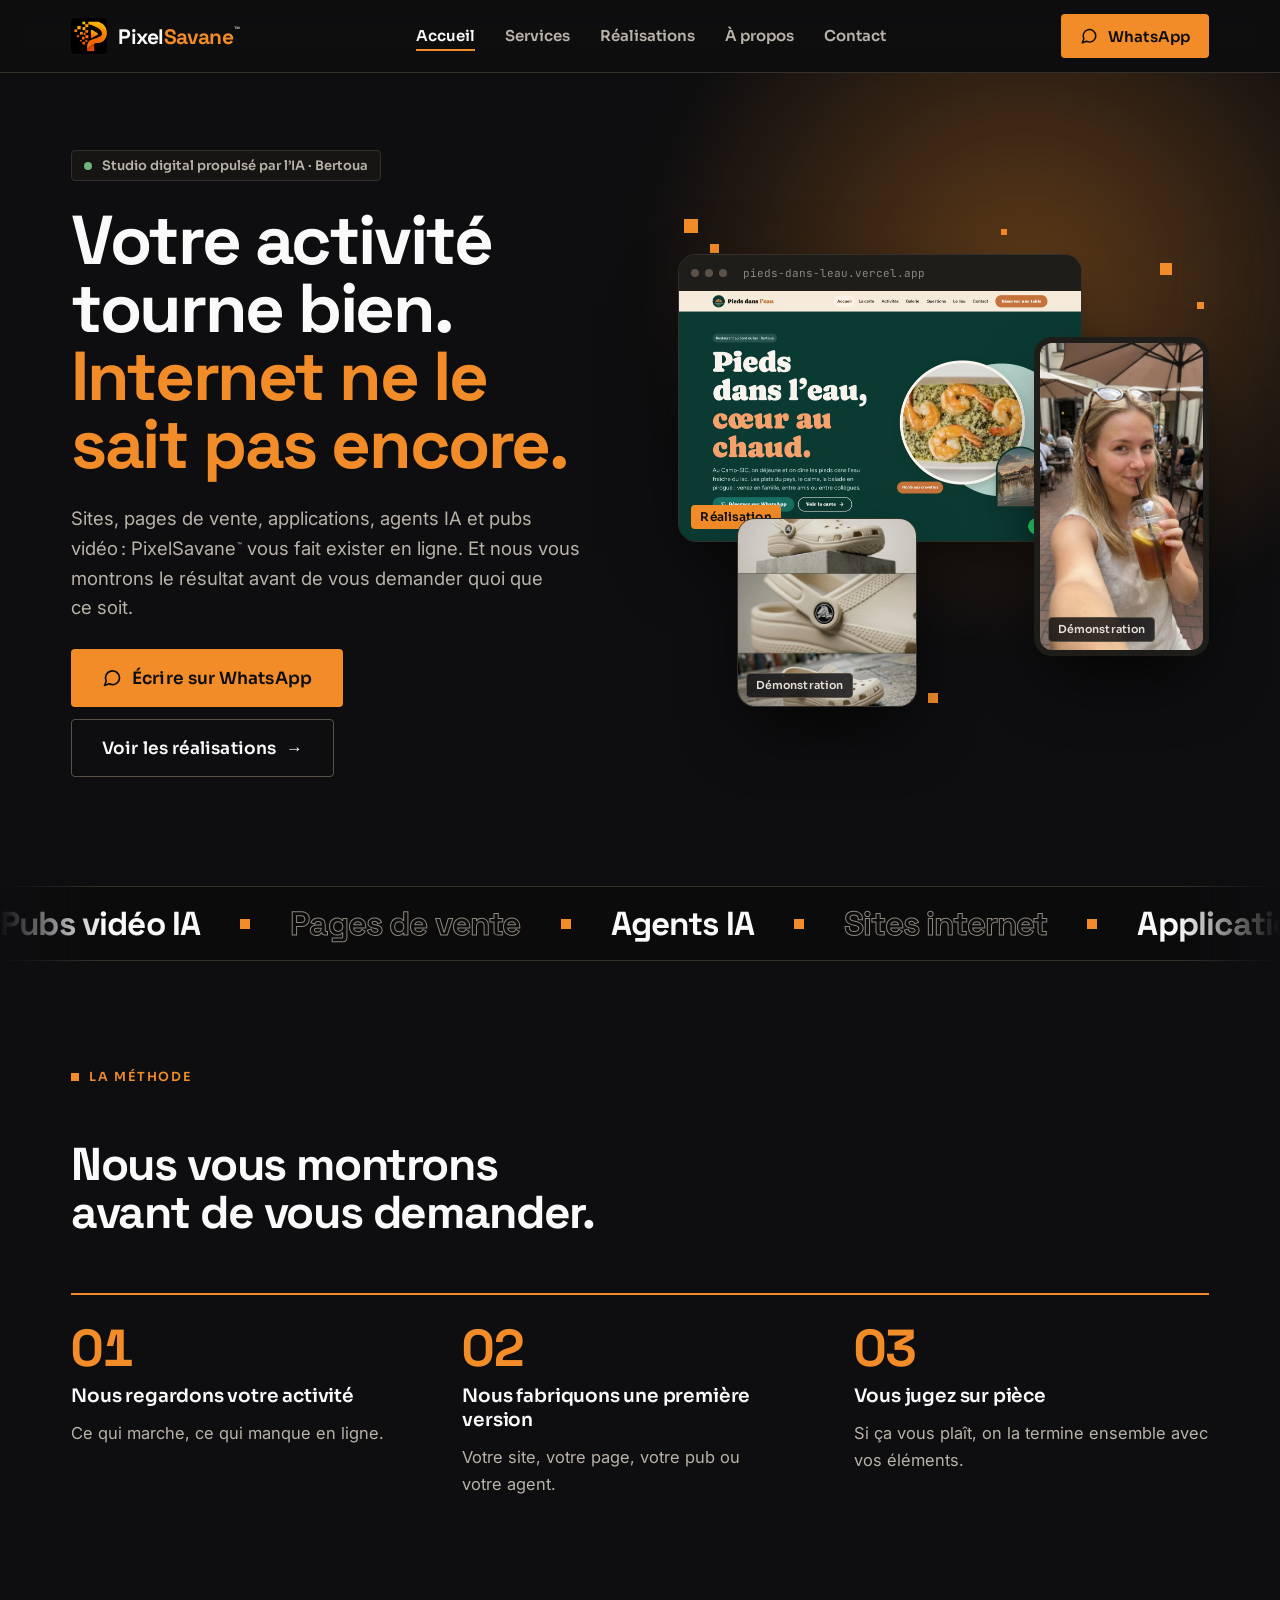
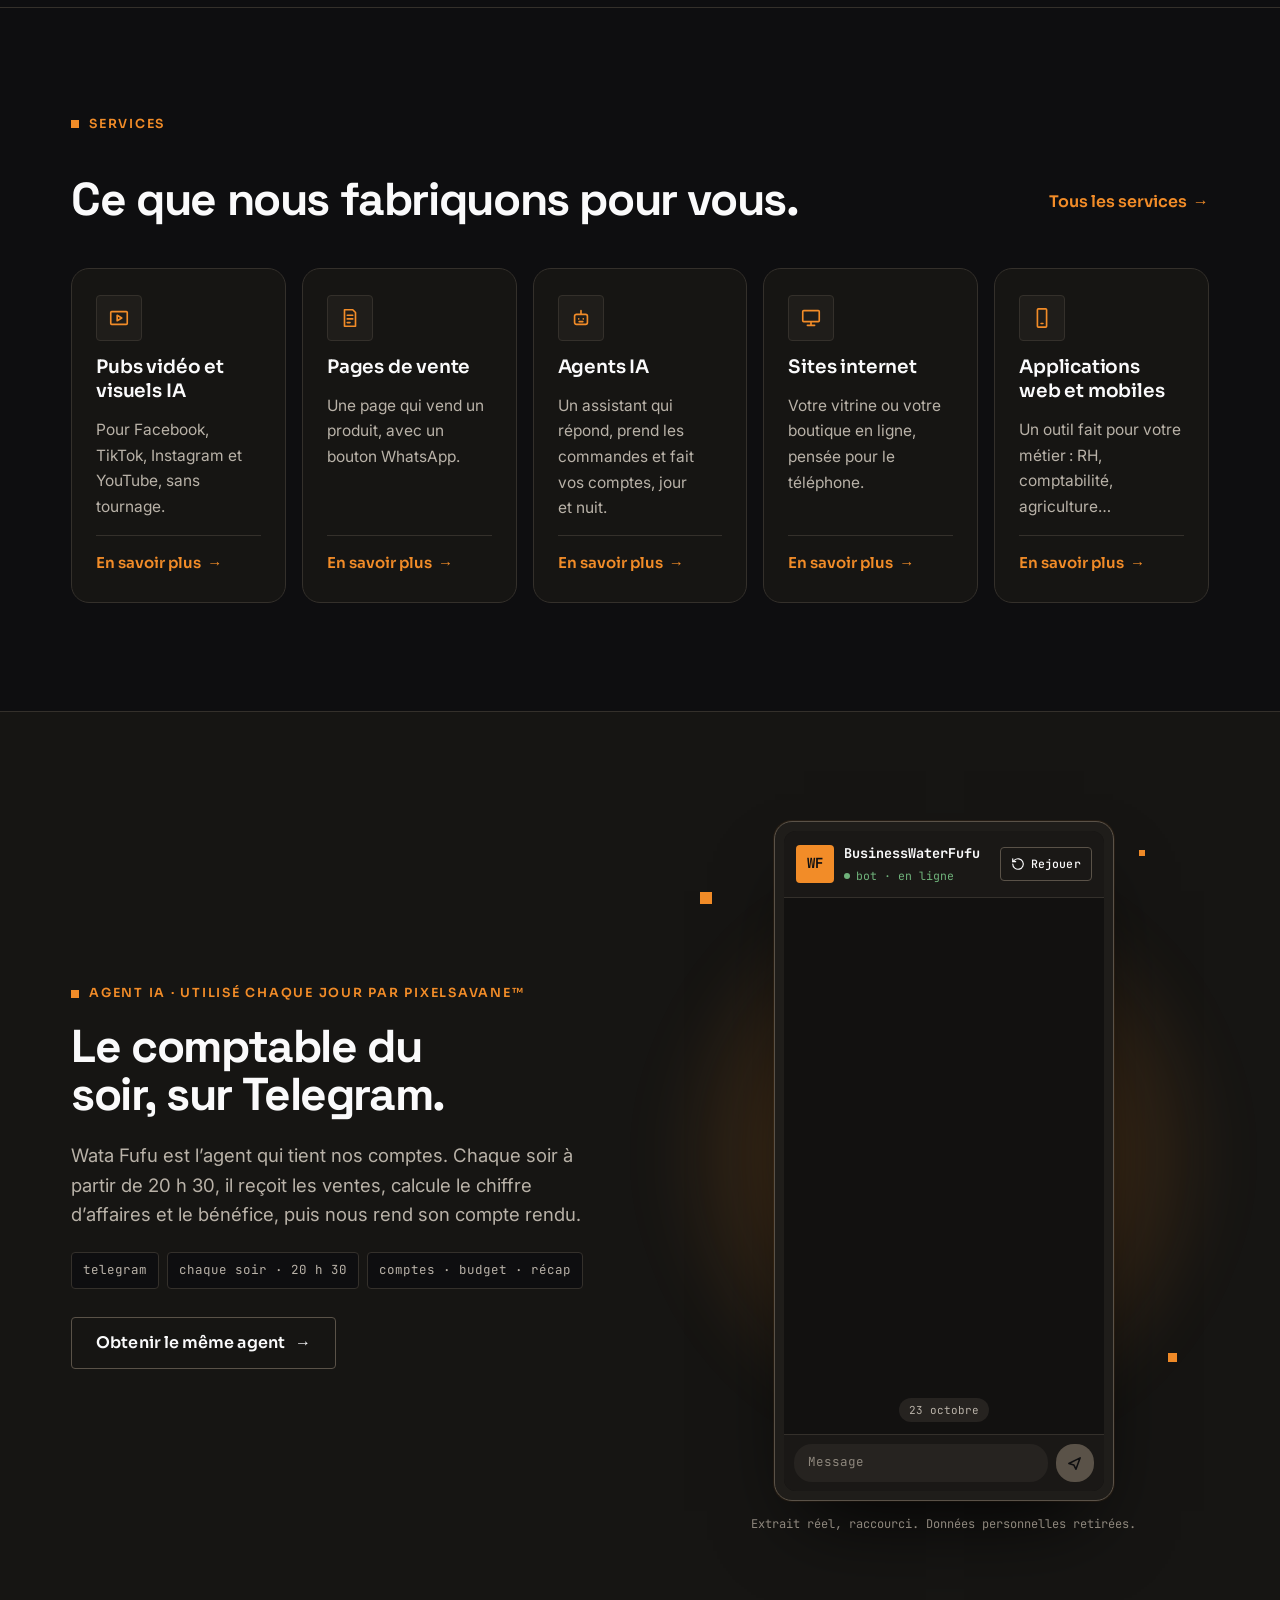
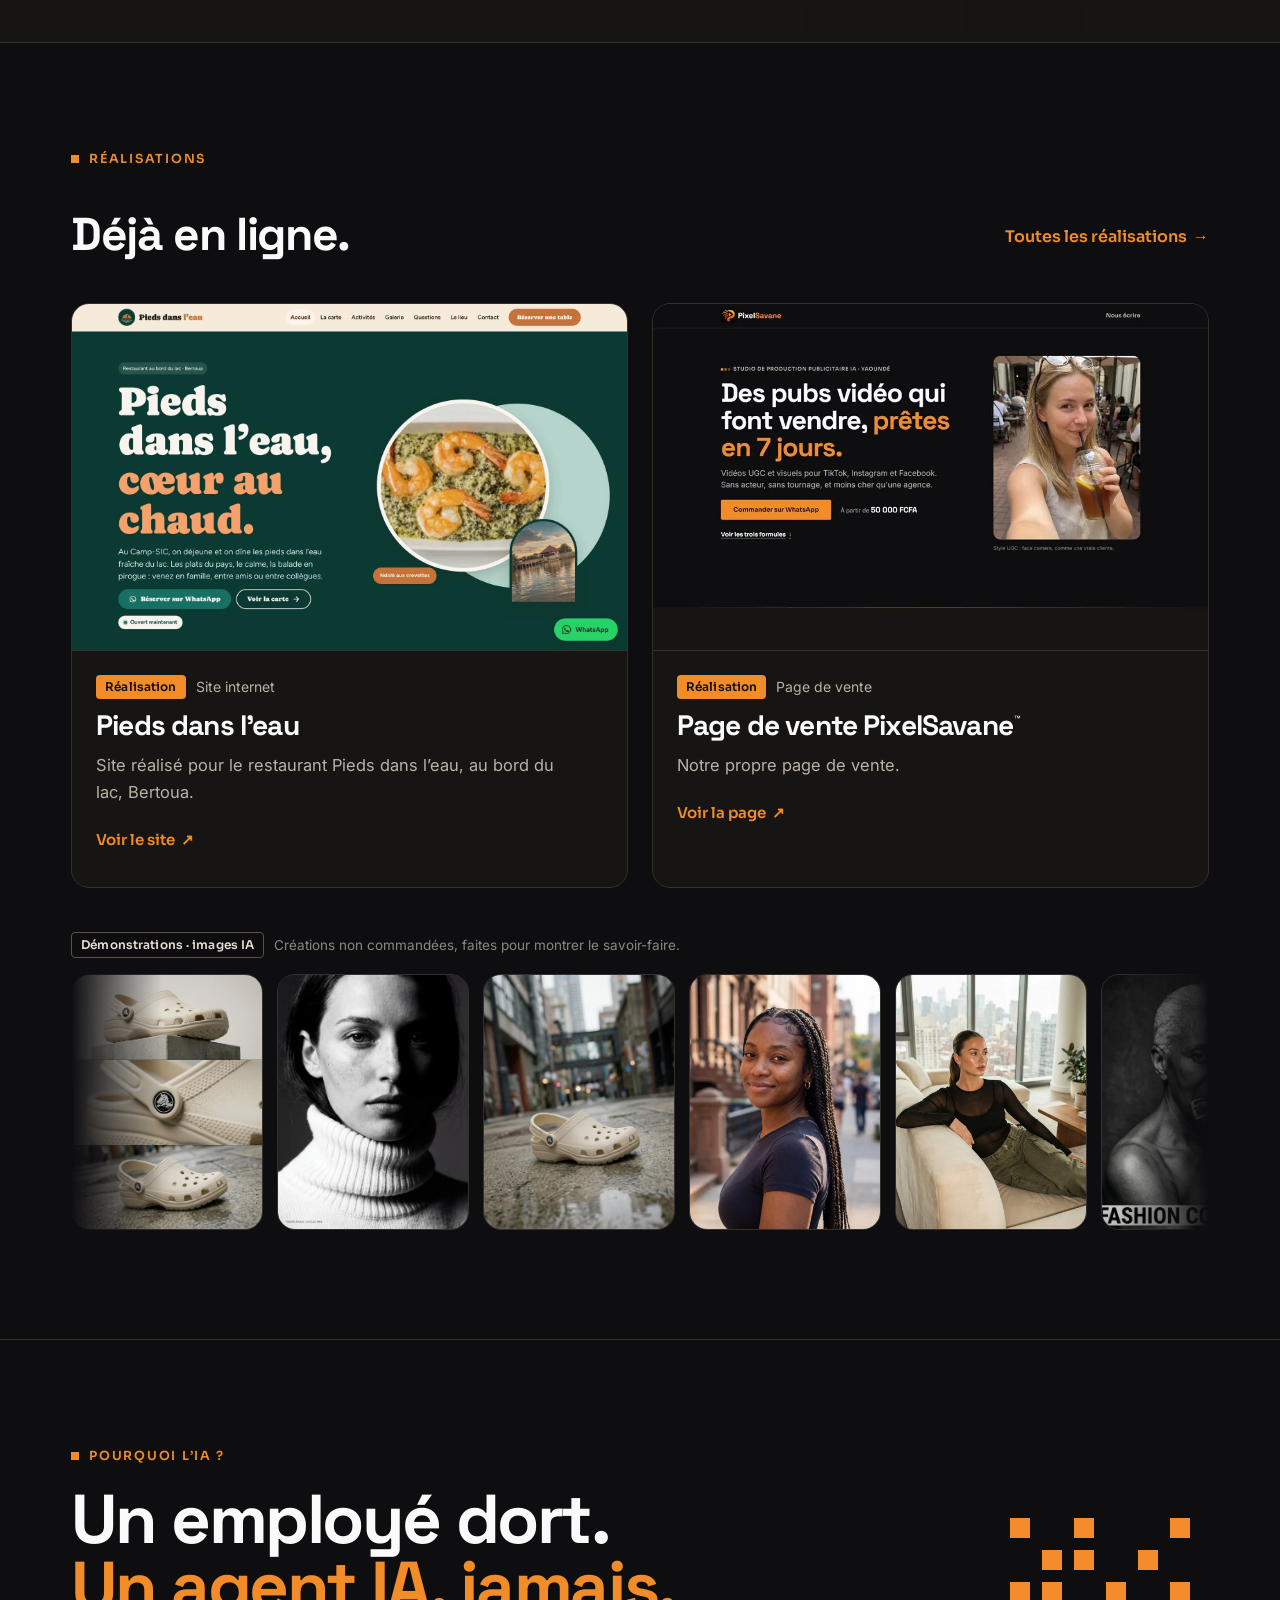
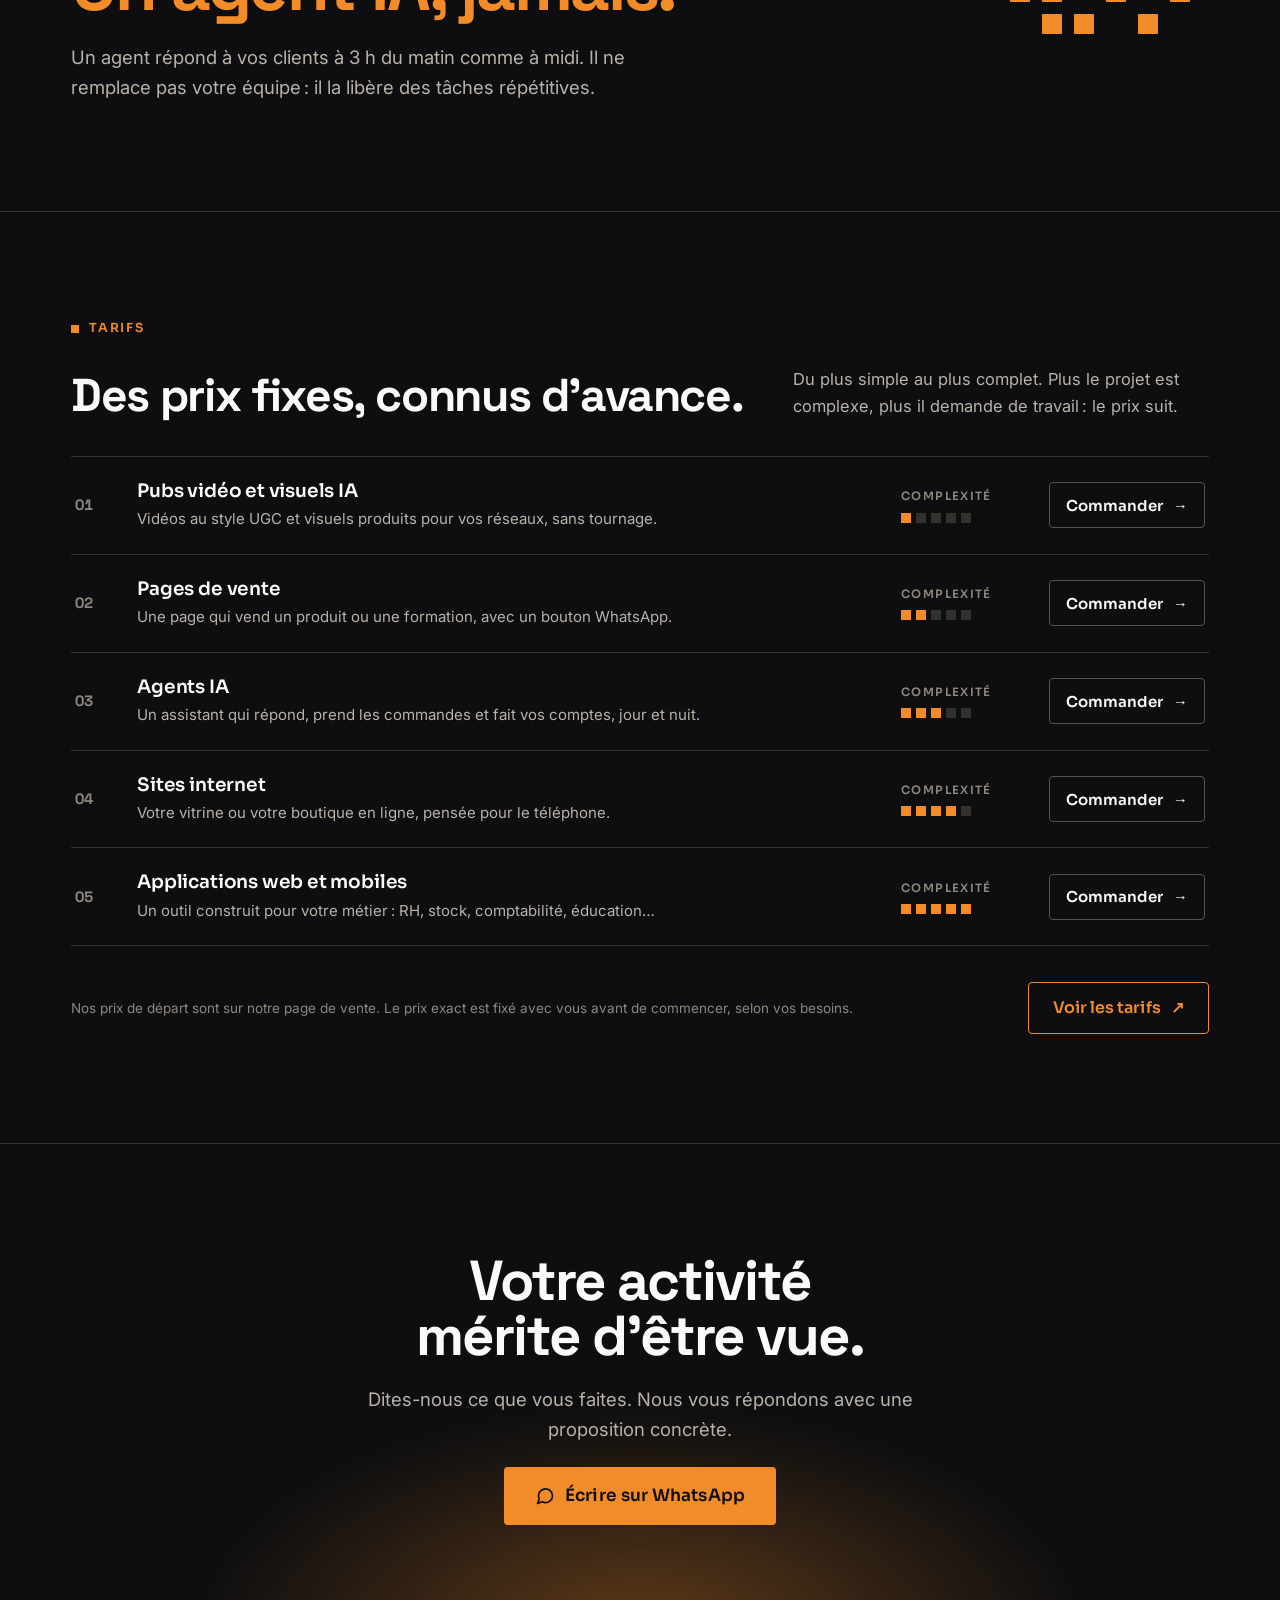
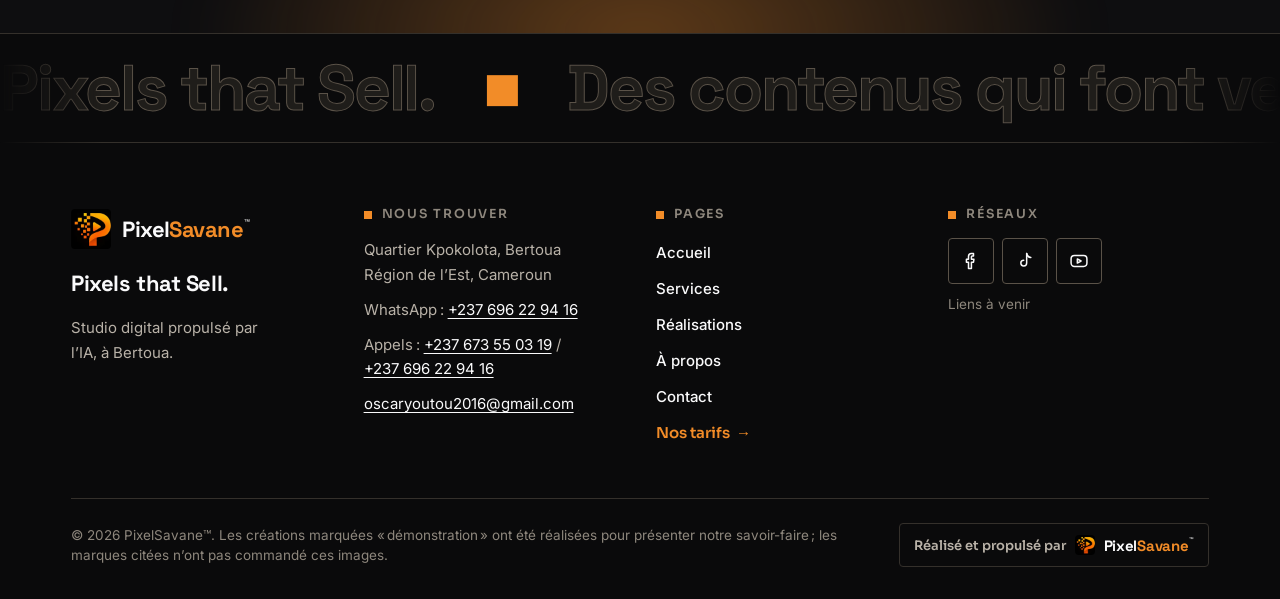
==== index.html @ e48ae639 "Add files via upload" ====
<!doctype html>
<html lang="fr">
<head>
<meta charset="utf-8">
<meta name="viewport" content="width=device-width, initial-scale=1">
<title>PixelSavane™ · Studio digital propulsé par l’IA à Bertoua</title>
<meta name="description" content="Sites, pages de vente, applications, agents IA et pubs vidéo : PixelSavane vous fait exister en ligne. Studio digital propulsé par l’IA, à Bertoua (Cameroun).">
<meta name="theme-color" content="#0E0E10">
<meta property="og:type" content="website">
<meta property="og:locale" content="fr_FR">
<meta property="og:site_name" content="PixelSavane">
<meta property="og:title" content="PixelSavane™ · Votre activité tourne bien. Internet ne le sait pas encore.">
<meta property="og:description" content="Sites, pages de vente, applications, agents IA et pubs vidéo. Nous vous montrons le résultat avant de vous demander quoi que ce soit.">
<meta property="og:image" content="assets/img/real-pieds-dans-leau.jpg">
<link rel="icon" type="image/png" href="assets/img/icone.png">
<link rel="preconnect" href="https://fonts.googleapis.com">
<link rel="preconnect" href="https://fonts.gstatic.com" crossorigin>
<link rel="stylesheet" href="https://fonts.googleapis.com/css2?family=Inter:wght@400;500;600&amp;family=JetBrains+Mono:wght@400;500;700&amp;family=Sora:wght@400;600&amp;family=Space+Grotesk:wght@500;700&amp;display=swap">
<link rel="stylesheet" href="assets/css/pixelsavane.css">
<script src="assets/js/config.js" defer></script>
<script src="assets/js/main.js" defer></script>
</head>
<body>
<div class="ps">
<a class="ps-skip" href="#contenu">Aller au contenu</a>

<div class="ps-top">
<header class="ps-hd">
<div class="ps-wrap ps-hd__bar">
<a href="index.html" class="ps-logo" aria-label="PixelSavane, accueil"><img src="assets/img/icone.png" alt="" width="36" height="36"><span class="ps-logo__nom">Pixel<span>Savane</span><sup class="ps-tm">™</sup></span></a>
<nav class="ps-nav ps-only-d" aria-label="Menu principal">
<a href="index.html" aria-current="page">Accueil</a>
<a href="services.html">Services</a>
<a href="realisations.html">Réalisations</a>
<a href="a-propos.html">À propos</a>
<a href="contact.html">Contact</a>
</nav>
<a href="https://wa.me/237696229416" data-wa="Bonjour PixelSavane, j’ai un projet :" class="ps-btn ps-btn--o ps-hd__btn ps-only-d"><svg class="ps-i18" viewBox="0 0 24 24" fill="none" stroke="currentColor" stroke-width="2" stroke-linecap="round" stroke-linejoin="round" aria-hidden="true"><path d="M21 11.5a8.4 8.4 0 0 1-12.4 7.4L3 21l2.1-5.4A8.4 8.4 0 1 1 21 11.5z"></path></svg>WhatsApp</a>
<button type="button" class="ps-btn ps-btn--line ps-hd__btn ps-hd__menu ps-only-m" aria-expanded="false" aria-controls="ps-menu" data-menu><svg class="ps-i18" viewBox="0 0 24 24" fill="none" stroke="currentColor" stroke-width="2" stroke-linecap="round" aria-hidden="true"><path d="M4 7h16M4 12h16M4 17h16"></path></svg><span>Menu</span></button>
</div>
<nav id="ps-menu" class="ps-only-m" aria-label="Menu principal" hidden>
<a href="index.html" aria-current="page" class="ps-mlink ps-pop" style="--d:0s"><span>Accueil</span><small aria-hidden="true">01</small></a>
<a href="services.html" class="ps-mlink ps-pop" style="--d:.05s"><span>Services</span><small aria-hidden="true">02</small></a>
<a href="realisations.html" class="ps-mlink ps-pop" style="--d:.1s"><span>Réalisations</span><small aria-hidden="true">03</small></a>
<a href="a-propos.html" class="ps-mlink ps-pop" style="--d:.15s"><span>À propos</span><small aria-hidden="true">04</small></a>
<a href="contact.html" class="ps-mlink ps-pop" style="--d:.2s"><span>Contact</span><small aria-hidden="true">05</small></a>
<a href="https://wa.me/237696229416" data-wa="Bonjour PixelSavane, j’ai un projet :" class="ps-btn ps-btn--o ps-pop" style="--d:.3s;margin-top:20px;width:100%"><svg viewBox="0 0 24 24" fill="none" stroke="currentColor" stroke-width="2" stroke-linecap="round" stroke-linejoin="round" aria-hidden="true"><path d="M21 11.5a8.4 8.4 0 0 1-12.4 7.4L3 21l2.1-5.4A8.4 8.4 0 1 1 21 11.5z"></path></svg>Écrire sur WhatsApp</a>
<a href="https://pixelsavane-page.vercel.app/" data-lien="pageDeVente" class="ps-btn ps-btn--tarif ps-pop" style="--d:.36s;margin-top:10px;width:100%">Nos tarifs <span class="ps-arr" aria-hidden="true">→</span></a>
</nav>
</header>
</div>

<main id="contenu">

<section aria-labelledby="titre-accueil" class="ps-sec ps-hero">
<div class="ps-glow" aria-hidden="true" style="right:-10%;top:-20%;width:60%;height:90%"></div>
<div class="ps-wrap ps-split" style="position:relative">
<div class="ps-hero__txt">
<p class="ps-badge ps-in"><span class="ps-live" aria-hidden="true"></span>Studio digital propulsé par l’IA · Bertoua</p>
<h1 id="titre-accueil" class="ps-h1"><span class="ps-in" style="--d:.08s;display:block">Votre activité tourne&nbsp;bien.</span><span class="ps-in ps-acc" style="--d:.22s;display:block">Internet ne le sait pas&nbsp;encore.</span></h1>
<p class="ps-lead ps-in" style="--d:.36s">Sites, pages de vente, applications, agents IA et pubs vidéo&#8239;: PixelSavane<sup class="ps-tm">™</sup> vous fait exister en ligne. Et nous vous montrons le résultat avant de vous demander quoi que ce soit.</p>
<div class="ps-btns ps-in" style="--d:.5s;width:100%">
<a href="https://wa.me/237696229416" data-wa="Bonjour PixelSavane, j’ai un projet :" class="ps-btn ps-btn--o ps-btn--xl"><svg viewBox="0 0 24 24" fill="none" stroke="currentColor" stroke-width="2" stroke-linecap="round" stroke-linejoin="round" aria-hidden="true"><path d="M21 11.5a8.4 8.4 0 0 1-12.4 7.4L3 21l2.1-5.4A8.4 8.4 0 1 1 21 11.5z"></path></svg>Écrire sur WhatsApp</a>
<a href="realisations.html" class="ps-btn ps-btn--line ps-btn--xl">Voir les réalisations <span class="ps-arr" aria-hidden="true">→</span></a>
</div>
</div>
<div class="ps-hero__vis ps-in" style="--d:.25s">
<span class="ps-px" style="left:1%;top:0;--s:14px;--d:0s"></span>
<span class="ps-px" style="left:6%;top:5%;--s:9px;--d:.8s"></span>
<span class="ps-px" style="right:7%;top:9%;--s:12px;--d:1.6s"></span>
<span class="ps-px" style="right:1%;top:17%;--s:7px;--d:.4s"></span>
<span class="ps-px" style="left:47%;bottom:1%;--s:10px;--d:1.2s"></span>
<span class="ps-px" style="right:38%;top:2%;--s:6px;--d:2s"></span>
<figure class="ps-fig ps-float" style="--t:8s;left:0;top:7%;width:76%;background:var(--s1);box-shadow:0 30px 70px -20px rgba(0,0,0,.75)">
<div class="ps-browser" aria-hidden="true"><i></i><i></i><i></i><span>pieds-dans-leau.vercel.app</span></div>
<picture><source srcset="assets/img/real-pieds-dans-leau.webp" type="image/webp"><img src="assets/img/real-pieds-dans-leau.jpg" alt="Site du restaurant Pieds dans l’eau, réalisé par PixelSavane" width="1600" height="1000" style="aspect-ratio:16/10"></picture>
<figcaption class="ps-tag ps-tag--r" style="position:absolute;left:12px;bottom:12px">Réalisation</figcaption>
</figure>
<figure class="ps-fig ps-float" style="--t:7s;--d:-2s;right:0;top:24%;width:33%;border:6px solid var(--s2);background:var(--s2)">
<picture><source srcset="assets/img/ugc-selfie.webp" type="image/webp"><img src="assets/img/ugc-selfie.jpg" alt="Démonstration de pub UGC : selfie face caméra" width="768" height="1376" style="aspect-ratio:9/17"></picture>
<figcaption class="ps-tag ps-tag--d" style="position:absolute;left:8px;bottom:8px;font-size:11px">Démonstration</figcaption>
</figure>
<figure class="ps-fig ps-float" style="--t:9s;--d:-4s;left:11%;bottom:0;width:34%">
<picture><source srcset="assets/img/ia-sabot-studio.webp" type="image/webp"><img src="assets/img/ia-sabot-studio.jpg" alt="Démonstration de visuel produit généré par IA : sabot sur socle" width="896" height="1195" style="aspect-ratio:1/1.05"></picture>
<figcaption class="ps-tag ps-tag--d" style="position:absolute;left:8px;bottom:8px;font-size:11px">Démonstration</figcaption>
</figure>
</div>
</div>
</section>

<div class="ps-mqw ps-bt ps-band" aria-hidden="true">
<div class="ps-mq">
<span>Pubs vidéo IA</span><span class="ps-sq"></span><span class="ps-out">Pages de vente</span><span class="ps-sq"></span><span>Agents IA</span><span class="ps-sq"></span><span class="ps-out">Sites internet</span><span class="ps-sq"></span><span>Applications web et mobiles</span><span class="ps-sq"></span>
<span>Pubs vidéo IA</span><span class="ps-sq"></span><span class="ps-out">Pages de vente</span><span class="ps-sq"></span><span>Agents IA</span><span class="ps-sq"></span><span class="ps-out">Sites internet</span><span class="ps-sq"></span><span>Applications web et mobiles</span><span class="ps-sq"></span>
</div>
</div>

<section aria-labelledby="titre-methode" class="ps-sec">
<div class="ps-wrap ps-col" style="--g:56px">
<div class="ps-rv ps-col" style="max-width:48rem">
<p class="ps-eye">La méthode</p>
<h2 id="titre-methode" class="ps-h2">Nous vous montrons avant de vous demander.</h2>
</div>
<div style="position:relative">
<div class="ps-track" aria-hidden="true"><div class="ps-grow"></div></div>
<ol class="ps-grid ps-steps" style="--min:270px">
<li class="ps-rv"><span class="ps-num ps-step-n">01</span><h3 class="ps-h3">Nous regardons votre activité</h3><p class="ps-p">Ce qui marche, ce qui manque en ligne.</p></li>
<li class="ps-rv"><span class="ps-num ps-step-n">02</span><h3 class="ps-h3">Nous fabriquons une première version</h3><p class="ps-p">Votre site, votre page, votre pub ou votre agent.</p></li>
<li class="ps-rv"><span class="ps-num ps-step-n">03</span><h3 class="ps-h3">Vous jugez sur pièce</h3><p class="ps-p">Si ça vous plaît, on la termine ensemble avec vos éléments.</p></li>
</ol>
</div>
</div>
</section>

<section aria-labelledby="titre-services" class="ps-sec ps-bt">
<div class="ps-wrap ps-col" style="--g:44px">
<div class="ps-rv ps-headrow">
<div class="ps-col"><p class="ps-eye">Services</p><h2 id="titre-services" class="ps-h2">Ce que nous fabriquons pour vous.</h2></div>
<a href="services.html" class="ps-lnk" style="font-size:16px">Tous les services <span class="ps-arr" aria-hidden="true">→</span></a>
</div>
<div class="ps-grid" style="--min:210px;gap:16px">
<a href="services.html#pubs" class="ps-card ps-rv ps-svc">
<span class="ps-ico" aria-hidden="true"><svg width="22" height="22" viewBox="0 0 24 24" fill="none" stroke="currentColor" stroke-width="1.8" stroke-linecap="round" stroke-linejoin="round"><path d="M4 5h16a1 1 0 0 1 1 1v12a1 1 0 0 1-1 1H4a1 1 0 0 1-1-1V6a1 1 0 0 1 1-1zM10 9l5 3-5 3z"></path></svg></span>
<h3 class="ps-h3">Pubs vidéo et visuels IA</h3>
<p class="ps-p">Pour Facebook, TikTok, Instagram et YouTube, sans tournage.</p>
<span class="ps-svc__foot"><span class="ps-lnk">En savoir plus <span class="ps-arr" aria-hidden="true">→</span></span></span>
</a>
<a href="services.html#pages" class="ps-card ps-rv ps-svc">
<span class="ps-ico" aria-hidden="true"><svg width="22" height="22" viewBox="0 0 24 24" fill="none" stroke="currentColor" stroke-width="1.8" stroke-linecap="round" stroke-linejoin="round"><path d="M6 3h9l3 3v15H6zM9 9h6M9 13h6M9 17h3"></path></svg></span>
<h3 class="ps-h3">Pages de vente</h3>
<p class="ps-p">Une page qui vend un produit, avec un bouton WhatsApp.</p>
<span class="ps-svc__foot"><span class="ps-lnk">En savoir plus <span class="ps-arr" aria-hidden="true">→</span></span></span>
</a>
<a href="services.html#agents" class="ps-card ps-rv ps-svc">
<span class="ps-ico" aria-hidden="true"><svg width="22" height="22" viewBox="0 0 24 24" fill="none" stroke="currentColor" stroke-width="1.8" stroke-linecap="round" stroke-linejoin="round"><path d="M7 8h10a2 2 0 0 1 2 2v7a2 2 0 0 1-2 2H7a2 2 0 0 1-2-2v-7a2 2 0 0 1 2-2zM12 4v4M9.5 13h.01M14.5 13h.01M10 16h4"></path></svg></span>
<h3 class="ps-h3">Agents IA</h3>
<p class="ps-p">Un assistant qui répond, prend les commandes et fait vos comptes, jour et nuit.</p>
<span class="ps-svc__foot"><span class="ps-lnk">En savoir plus <span class="ps-arr" aria-hidden="true">→</span></span></span>
</a>
<a href="services.html#sites" class="ps-card ps-rv ps-svc">
<span class="ps-ico" aria-hidden="true"><svg width="22" height="22" viewBox="0 0 24 24" fill="none" stroke="currentColor" stroke-width="1.8" stroke-linecap="round" stroke-linejoin="round"><path d="M4 4h16a1 1 0 0 1 1 1v10a1 1 0 0 1-1 1H4a1 1 0 0 1-1-1V5a1 1 0 0 1 1-1zM8 20h8M12 16v4"></path></svg></span>
<h3 class="ps-h3">Sites internet</h3>
<p class="ps-p">Votre vitrine ou votre boutique en ligne, pensée pour le téléphone.</p>
<span class="ps-svc__foot"><span class="ps-lnk">En savoir plus <span class="ps-arr" aria-hidden="true">→</span></span></span>
</a>
<a href="services.html#applications" class="ps-card ps-rv ps-svc">
<span class="ps-ico" aria-hidden="true"><svg width="22" height="22" viewBox="0 0 24 24" fill="none" stroke="currentColor" stroke-width="1.8" stroke-linecap="round" stroke-linejoin="round"><path d="M8 2h8a1 1 0 0 1 1 1v18a1 1 0 0 1-1 1H8a1 1 0 0 1-1-1V3a1 1 0 0 1 1-1zM11 18h2"></path></svg></span>
<h3 class="ps-h3">Applications web et mobiles</h3>
<p class="ps-p">Un outil fait pour votre métier&#8239;: RH, comptabilité, agriculture…</p>
<span class="ps-svc__foot"><span class="ps-lnk">En savoir plus <span class="ps-arr" aria-hidden="true">→</span></span></span>
</a>
</div>
</div>
</section>

<section aria-labelledby="titre-agent" class="ps-sec ps-alt ps-bt ps-agent">
<div class="ps-wrap ps-split">
<div class="ps-rv ps-col" style="--g:22px">
<p class="ps-eye">Agent IA · utilisé chaque jour par PixelSavane™</p>
<h2 id="titre-agent" class="ps-h2">Le comptable du soir, sur&nbsp;Telegram.</h2>
<p class="ps-lead">Wata Fufu est l’agent qui tient nos comptes. Chaque soir à partir de 20&nbsp;h&nbsp;30, il reçoit les ventes, calcule le chiffre d’affaires et le bénéfice, puis nous rend son compte rendu.</p>
<ul class="ps-mono-tags">
<li>telegram</li>
<li>chaque soir · 20&nbsp;h&nbsp;30</li>
<li>comptes · budget · récap</li>
</ul>
<div class="ps-btns" style="margin-top:6px"><a href="https://wa.me/237696229416" data-wa="Bonjour PixelSavane, je voudrais un agent IA comme Wata Fufu pour mon activité :" class="ps-btn ps-btn--line">Obtenir le même agent <span class="ps-arr" aria-hidden="true">→</span></a></div>
</div>
<div class="ps-agent__demo">
<div class="ps-glow" aria-hidden="true" style="inset:6% -4% 12%"></div>
<span class="ps-px" style="left:4%;top:10%;--s:12px"></span>
<span class="ps-px" style="right:6%;bottom:24%;--s:9px;--d:1.4s"></span>
<span class="ps-px" style="right:12%;top:4%;--s:6px;--d:.7s"></span>
<div style="position:relative;width:100%;max-width:340px">
<div class="ps-phone ps-chat" data-chat>
<div class="ps-phone__scr">
<div class="ps-tg-hd">
<div class="ps-tg-av" aria-hidden="true">WF</div>
<div class="ps-tg-id"><span class="ps-tg-nm">BusinessWaterFufu</span><span class="ps-tg-st" data-chat-statut><span class="ps-live" aria-hidden="true"></span><span>bot · en ligne</span></span></div>
<button type="button" class="ps-btn ps-btn--line ps-tg-replay" aria-label="Rejouer la conversation" data-chat-rejouer><svg viewBox="0 0 24 24" fill="none" stroke="currentColor" stroke-width="2" stroke-linecap="round" stroke-linejoin="round" aria-hidden="true"><path d="M3 12a9 9 0 1 0 3-6.7L3 8"></path><path d="M3 3v5h5"></path></svg>Rejouer</button>
</div>
<div class="ps-tg-log" role="log" aria-live="polite" aria-label="Conversation avec l’agent Wata Fufu" data-chat-log><span class="ps-tg-date">23 octobre</span></div>
<div class="ps-tg-ft">
<div class="ps-tg-in" aria-hidden="true" data-chat-saisie>Message</div>
<div class="ps-tg-send" aria-hidden="true" data-chat-envoi><svg width="17" height="17" viewBox="0 0 24 24" fill="none" stroke="currentColor" stroke-width="2.2" stroke-linecap="round" stroke-linejoin="round"><path d="M4 12l16-8-6 16-3-6z"></path></svg></div>
</div>
</div>
</div>
</div>
<p class="ps-sm ps-agent__note">Extrait réel, raccourci. Données personnelles retirées.</p>
</div>
</div>
</section>

<section aria-labelledby="titre-real" class="ps-sec">
<div class="ps-wrap ps-col" style="--g:44px">
<div class="ps-rv ps-headrow">
<div class="ps-col"><p class="ps-eye">Réalisations</p><h2 id="titre-real" class="ps-h2">Déjà en ligne.</h2></div>
<a href="realisations.html" class="ps-lnk" style="font-size:16px">Toutes les réalisations <span class="ps-arr" aria-hidden="true">→</span></a>
</div>
<div class="ps-grid" style="--min:420px;gap:24px">
<article class="ps-card ps-rv">
<div class="ps-media ps-real__media"><picture><source srcset="assets/img/real-pieds-dans-leau.webp" type="image/webp"><img src="assets/img/real-pieds-dans-leau.jpg" alt="Page d’accueil du site Pieds dans l’eau" width="1600" height="1000" loading="lazy"></picture></div>
<div class="ps-real__body">
<div class="ps-real__meta"><span class="ps-tag ps-tag--r">Réalisation</span><span class="ps-sm">Site internet</span></div>
<h3 class="ps-h2 ps-h2--card">Pieds dans l’eau</h3>
<p class="ps-p">Site réalisé pour le restaurant Pieds dans l’eau, au bord du lac, Bertoua.</p>
<a href="https://pieds-dans-leau.vercel.app/" class="ps-lnk" style="align-self:flex-start" target="_blank" rel="noopener">Voir le site <span class="ps-arr" aria-hidden="true">↗</span></a>
</div>
</article>
<article class="ps-card ps-rv">
<div class="ps-media ps-real__media"><picture><source srcset="assets/img/real-page-pixelsavane.webp" type="image/webp"><img src="assets/img/real-page-pixelsavane.jpg" alt="Page de vente PixelSavane" width="960" height="600" loading="lazy"></picture></div>
<div class="ps-real__body">
<div class="ps-real__meta"><span class="ps-tag ps-tag--r">Réalisation</span><span class="ps-sm">Page de vente</span></div>
<h3 class="ps-h2 ps-h2--card">Page de vente PixelSavane<sup class="ps-tm">™</sup></h3>
<p class="ps-p">Notre propre page de vente.</p>
<a href="https://pixelsavane-page.vercel.app/" data-lien="pageDeVente" class="ps-lnk" style="align-self:flex-start" target="_blank" rel="noopener">Voir la page <span class="ps-arr" aria-hidden="true">↗</span></a>
</div>
</article>
</div>
<div class="ps-rv ps-col" style="--g:16px">
<div style="display:flex;flex-wrap:wrap;align-items:center;gap:10px"><span class="ps-tag ps-tag--d">Démonstrations · images IA</span><span class="ps-sm">Créations non commandées, faites pour montrer le savoir-faire.</span></div>
<div class="ps-mqw">
<div class="ps-mq" style="gap:14px;animation-duration:90s">
<a href="realisations.html" class="ps-card ps-gal"><span class="ps-media"><picture><source srcset="assets/img/ia-sabot-studio.webp" type="image/webp"><img src="assets/img/ia-sabot-studio.jpg" alt="Visuel produit IA : sabot sur socle" width="896" height="1195" loading="lazy"></picture></span></a>
<a href="realisations.html" class="ps-card ps-gal"><span class="ps-media"><picture><source srcset="assets/img/ia-portrait-noir-blanc.webp" type="image/webp"><img src="assets/img/ia-portrait-noir-blanc.jpg" alt="Portrait IA en noir et blanc" width="895" height="1200" loading="lazy"></picture></span></a>
<a href="realisations.html" class="ps-card ps-gal"><span class="ps-media"><picture><source srcset="assets/img/ia-sabot-rue.webp" type="image/webp"><img src="assets/img/ia-sabot-rue.jpg" alt="Visuel produit IA : sabot dans la rue" width="896" height="1195" loading="lazy"></picture></span></a>
<a href="realisations.html" class="ps-card ps-gal"><span class="ps-media"><picture><source srcset="assets/img/ia-portrait-rue.webp" type="image/webp"><img src="assets/img/ia-portrait-rue.jpg" alt="Portrait IA dans la rue" width="670" height="1200" loading="lazy"></picture></span></a>
<a href="realisations.html" class="ps-card ps-gal"><span class="ps-media"><picture><source srcset="assets/img/ia-lifestyle-salon.webp" type="image/webp"><img src="assets/img/ia-lifestyle-salon.jpg" alt="Photo lifestyle IA dans un salon" width="669" height="1200" loading="lazy"></picture></span></a>
<a href="realisations.html" class="ps-card ps-gal"><span class="ps-media"><picture><source srcset="assets/img/ia-affiche-mode.webp" type="image/webp"><img src="assets/img/ia-affiche-mode.jpg" alt="Affiche de mode générée par IA" width="966" height="1200" loading="lazy"></picture></span></a>
<a href="realisations.html" class="ps-card ps-gal"><span class="ps-media"><picture><source srcset="assets/img/demo-parfum.webp" type="image/webp"><img src="assets/img/demo-parfum.jpg" alt="Visuel produit IA : parfum au coucher du soleil" width="810" height="1080" loading="lazy"></picture></span></a>
<a href="realisations.html" class="ps-card ps-gal"><span class="ps-media"><picture><source srcset="assets/img/demo-portrait-beaute.webp" type="image/webp"><img src="assets/img/demo-portrait-beaute.jpg" alt="Portrait beauté généré par IA" width="864" height="1079" loading="lazy"></picture></span></a>
<a href="realisations.html" class="ps-card ps-gal"><span class="ps-media"><picture><source srcset="assets/img/demo-watafufu-conditionnement.webp" type="image/webp"><img src="assets/img/demo-watafufu-conditionnement.jpg" alt="Pub de marque IA : conditionnement Wata Fufu" width="1080" height="1080" loading="lazy"></picture></span></a>
<a href="realisations.html" class="ps-card ps-gal"><span class="ps-media"><picture><source srcset="assets/img/demo-cube.webp" type="image/webp"><img src="assets/img/demo-cube.jpg" alt="Visuel 3D IA : cube et énergie" width="864" height="1079" loading="lazy"></picture></span></a>
<a href="realisations.html" class="ps-card ps-gal"><span class="ps-media"><picture><source srcset="assets/img/demo-voyage.webp" type="image/webp"><img src="assets/img/demo-voyage.jpg" alt="Photo lifestyle IA : préparatifs de voyage" width="1080" height="1080" loading="lazy"></picture></span></a>
<a href="realisations.html" class="ps-card ps-gal" aria-hidden="true" tabindex="-1"><span class="ps-media"><picture><source srcset="assets/img/ia-sabot-studio.webp" type="image/webp"><img src="assets/img/ia-sabot-studio.jpg" alt="" width="896" height="1195" loading="lazy"></picture></span></a>
<a href="realisations.html" class="ps-card ps-gal" aria-hidden="true" tabindex="-1"><span class="ps-media"><picture><source srcset="assets/img/ia-portrait-noir-blanc.webp" type="image/webp"><img src="assets/img/ia-portrait-noir-blanc.jpg" alt="" width="895" height="1200" loading="lazy"></picture></span></a>
<a href="realisations.html" class="ps-card ps-gal" aria-hidden="true" tabindex="-1"><span class="ps-media"><picture><source srcset="assets/img/ia-sabot-rue.webp" type="image/webp"><img src="assets/img/ia-sabot-rue.jpg" alt="" width="896" height="1195" loading="lazy"></picture></span></a>
<a href="realisations.html" class="ps-card ps-gal" aria-hidden="true" tabindex="-1"><span class="ps-media"><picture><source srcset="assets/img/ia-portrait-rue.webp" type="image/webp"><img src="assets/img/ia-portrait-rue.jpg" alt="" width="670" height="1200" loading="lazy"></picture></span></a>
<a href="realisations.html" class="ps-card ps-gal" aria-hidden="true" tabindex="-1"><span class="ps-media"><picture><source srcset="assets/img/ia-lifestyle-salon.webp" type="image/webp"><img src="assets/img/ia-lifestyle-salon.jpg" alt="" width="669" height="1200" loading="lazy"></picture></span></a>
<a href="realisations.html" class="ps-card ps-gal" aria-hidden="true" tabindex="-1"><span class="ps-media"><picture><source srcset="assets/img/ia-affiche-mode.webp" type="image/webp"><img src="assets/img/ia-affiche-mode.jpg" alt="" width="966" height="1200" loading="lazy"></picture></span></a>
<a href="realisations.html" class="ps-card ps-gal" aria-hidden="true" tabindex="-1"><span class="ps-media"><picture><source srcset="assets/img/demo-parfum.webp" type="image/webp"><img src="assets/img/demo-parfum.jpg" alt="" width="810" height="1080" loading="lazy"></picture></span></a>
<a href="realisations.html" class="ps-card ps-gal" aria-hidden="true" tabindex="-1"><span class="ps-media"><picture><source srcset="assets/img/demo-portrait-beaute.webp" type="image/webp"><img src="assets/img/demo-portrait-beaute.jpg" alt="" width="864" height="1079" loading="lazy"></picture></span></a>
<a href="realisations.html" class="ps-card ps-gal" aria-hidden="true" tabindex="-1"><span class="ps-media"><picture><source srcset="assets/img/demo-watafufu-conditionnement.webp" type="image/webp"><img src="assets/img/demo-watafufu-conditionnement.jpg" alt="" width="1080" height="1080" loading="lazy"></picture></span></a>
<a href="realisations.html" class="ps-card ps-gal" aria-hidden="true" tabindex="-1"><span class="ps-media"><picture><source srcset="assets/img/demo-cube.webp" type="image/webp"><img src="assets/img/demo-cube.jpg" alt="" width="864" height="1079" loading="lazy"></picture></span></a>
<a href="realisations.html" class="ps-card ps-gal" aria-hidden="true" tabindex="-1"><span class="ps-media"><picture><source srcset="assets/img/demo-voyage.webp" type="image/webp"><img src="assets/img/demo-voyage.jpg" alt="" width="1080" height="1080" loading="lazy"></picture></span></a>
</div>
</div>
</div>
</div>
</section>

<section aria-labelledby="titre-ia" class="ps-sec ps-bt" style="overflow:hidden">
<div class="ps-pxgrid ps-only-d" aria-hidden="true">
<span class="ps-px" style="--d:0s"></span><span></span><span class="ps-px" style="--d:.6s"></span><span></span><span></span><span class="ps-px" style="--d:2.1s"></span>
<span></span><span class="ps-px" style="--d:1.2s"></span><span class="ps-px" style="--d:.3s"></span><span></span><span class="ps-px" style="--d:1.8s"></span><span></span>
<span class="ps-px" style="--d:.9s"></span><span class="ps-px" style="--d:2.4s"></span><span></span><span class="ps-px" style="--d:1.5s"></span><span></span><span class="ps-px" style="--d:.2s"></span>
<span></span><span class="ps-px" style="--d:2.7s"></span><span class="ps-px" style="--d:1s"></span><span></span><span class="ps-px" style="--d:.5s"></span><span></span>
</div>
<div class="ps-wrap ps-rv ps-col" style="position:relative;--g:22px">
<p class="ps-eye">Pourquoi l’IA&#8239;?</p>
<h2 id="titre-ia" class="ps-h1" style="max-width:15ch">Un employé dort. <span class="ps-acc">Un agent IA, jamais.</span></h2>
<p class="ps-lead">Un agent répond à vos clients à 3&nbsp;h du matin comme à midi. Il ne remplace pas votre équipe&#8239;: il la libère des tâches répétitives.</p>
</div>
</section>

<section id="tarifs" aria-labelledby="titre-tarifs" class="ps-sec ps-bt">
<div class="ps-wrap ps-col" style="--g:36px">
<div class="ps-rv ps-headrow">
<div class="ps-col">
<p class="ps-eye">Tarifs</p>
<h2 id="titre-tarifs" class="ps-h2">Des prix fixes, connus d’avance.</h2>
</div>
<p class="ps-p" style="max-width:26rem">Du plus simple au plus complet. Plus le projet est complexe, plus il demande de travail&#8239;: le prix suit.</p>
</div>
<div role="list" aria-label="Services, du plus simple au plus complexe" style="border-top:1px solid var(--l)">
<div role="listitem" class="ps-row ps-rv">
<span class="ps-num ps-row__n" aria-hidden="true">01</span>
<span class="ps-row__main"><span class="ps-h3">Pubs vidéo et visuels IA</span><span class="ps-p">Vidéos au style UGC et visuels produits pour vos réseaux, sans tournage.</span></span>
<span class="ps-row__lvl"><span class="ps-sm ps-cap">Complexité</span><span class="ps-lvl" role="img" aria-label="Complexité 1 sur 5"><i class="on"></i><i></i><i></i><i></i><i></i></span></span>
<a href="https://wa.me/237696229416" data-wa="Bonjour PixelSavane, renseignements sur : Pubs vidéo et visuels IA." class="ps-btn ps-btn--line ps-row__btn">Commander <span class="ps-arr" aria-hidden="true">→</span></a>
</div>
<div role="listitem" class="ps-row ps-rv">
<span class="ps-num ps-row__n" aria-hidden="true">02</span>
<span class="ps-row__main"><span class="ps-h3">Pages de vente</span><span class="ps-p">Une page qui vend un produit ou une formation, avec un bouton WhatsApp.</span></span>
<span class="ps-row__lvl"><span class="ps-sm ps-cap">Complexité</span><span class="ps-lvl" role="img" aria-label="Complexité 2 sur 5"><i class="on"></i><i class="on"></i><i></i><i></i><i></i></span></span>
<a href="https://wa.me/237696229416" data-wa="Bonjour PixelSavane, renseignements sur : Pages de vente." class="ps-btn ps-btn--line ps-row__btn">Commander <span class="ps-arr" aria-hidden="true">→</span></a>
</div>
<div role="listitem" class="ps-row ps-rv">
<span class="ps-num ps-row__n" aria-hidden="true">03</span>
<span class="ps-row__main"><span class="ps-h3">Agents IA</span><span class="ps-p">Un assistant qui répond, prend les commandes et fait vos comptes, jour et nuit.</span></span>
<span class="ps-row__lvl"><span class="ps-sm ps-cap">Complexité</span><span class="ps-lvl" role="img" aria-label="Complexité 3 sur 5"><i class="on"></i><i class="on"></i><i class="on"></i><i></i><i></i></span></span>
<a href="https://wa.me/237696229416" data-wa="Bonjour PixelSavane, renseignements sur : Agents IA." class="ps-btn ps-btn--line ps-row__btn">Commander <span class="ps-arr" aria-hidden="true">→</span></a>
</div>
<div role="listitem" class="ps-row ps-rv">
<span class="ps-num ps-row__n" aria-hidden="true">04</span>
<span class="ps-row__main"><span class="ps-h3">Sites internet</span><span class="ps-p">Votre vitrine ou votre boutique en ligne, pensée pour le téléphone.</span></span>
<span class="ps-row__lvl"><span class="ps-sm ps-cap">Complexité</span><span class="ps-lvl" role="img" aria-label="Complexité 4 sur 5"><i class="on"></i><i class="on"></i><i class="on"></i><i class="on"></i><i></i></span></span>
<a href="https://wa.me/237696229416" data-wa="Bonjour PixelSavane, renseignements sur : Sites internet." class="ps-btn ps-btn--line ps-row__btn">Commander <span class="ps-arr" aria-hidden="true">→</span></a>
</div>
<div role="listitem" class="ps-row ps-rv">
<span class="ps-num ps-row__n" aria-hidden="true">05</span>
<span class="ps-row__main"><span class="ps-h3">Applications web et mobiles</span><span class="ps-p">Un outil construit pour votre métier&#8239;: RH, stock, comptabilité, éducation…</span></span>
<span class="ps-row__lvl"><span class="ps-sm ps-cap">Complexité</span><span class="ps-lvl" role="img" aria-label="Complexité 5 sur 5"><i class="on"></i><i class="on"></i><i class="on"></i><i class="on"></i><i class="on"></i></span></span>
<a href="https://wa.me/237696229416" data-wa="Bonjour PixelSavane, renseignements sur : Applications web et mobiles." class="ps-btn ps-btn--line ps-row__btn">Commander <span class="ps-arr" aria-hidden="true">→</span></a>
</div>
</div>
<div class="ps-tarifs__fin ps-rv">
<p class="ps-sm">Nos prix de départ sont sur notre page de vente. Le prix exact est fixé avec vous avant de commencer, selon vos besoins.</p>
<a href="https://pixelsavane-page.vercel.app/#tarifs" data-lien="pageDeVente" data-ancre="#tarifs" class="ps-btn ps-btn--tarif" target="_blank" rel="noopener">Voir les tarifs <span class="ps-arr" aria-hidden="true">↗</span></a>
</div>
</div>
</section>

<section aria-labelledby="titre-appel" class="ps-sec ps-bt" style="overflow:hidden">
<div class="ps-glow" aria-hidden="true" style="left:15%;right:15%;bottom:-45%;height:90%"></div>
<div class="ps-wrap ps-rv ps-final">
<h2 id="titre-appel" class="ps-h1">Votre activité mérite d’être&nbsp;vue.</h2>
<p class="ps-lead" style="text-align:center">Dites-nous ce que vous faites. Nous vous répondons avec une proposition concrète.</p>
<a href="https://wa.me/237696229416" data-wa="Bonjour PixelSavane, voici ce que je fais :" class="ps-btn ps-btn--o ps-btn--xl"><svg viewBox="0 0 24 24" fill="none" stroke="currentColor" stroke-width="2" stroke-linecap="round" stroke-linejoin="round" aria-hidden="true"><path d="M21 11.5a8.4 8.4 0 0 1-12.4 7.4L3 21l2.1-5.4A8.4 8.4 0 1 1 21 11.5z"></path></svg>Écrire sur WhatsApp</a>
</div>
</section>

</main>

<footer class="ps-ft">
<div class="ps-mqw ps-ft-band" aria-hidden="true">
<div class="ps-mq"><span>Pixels that Sell.</span><b>■</b><span>Des contenus qui font vendre.</span><b>■</b><span>Pixels that Sell.</span><b>■</b><span>Des contenus qui font vendre.</span><b>■</b></div>
</div>
<div class="ps-wrap ps-ft-in">
<div class="ps-ft-grid">
<div class="ps-col" style="--g:14px">
<a href="index.html" class="ps-logo ps-logo--ft" aria-label="PixelSavane, accueil"><img src="assets/img/icone.png" alt="" width="40" height="40"><span class="ps-logo__nom">Pixel<span>Savane</span><sup class="ps-tm">™</sup></span></a>
<p class="ps-ft-slogan">Pixels that Sell.</p>
<p class="ps-p">Studio digital propulsé par l’IA, à&nbsp;Bertoua.</p>
</div>
<div class="ps-col" style="--g:10px">
<h2 class="ps-eye ps-ft-h">Nous trouver</h2>
<p class="ps-p">Quartier Kpokolota, Bertoua<br>Région de l’Est, Cameroun</p>
<p class="ps-p">WhatsApp&#8239;: <a href="https://wa.me/237696229416" class="ps-ft-a">+237 696 22 94 16</a></p>
<p class="ps-p">Appels&#8239;: <a href="tel:+237673550319" class="ps-ft-a">+237 673 55 03 19</a> / <a href="tel:+237696229416" class="ps-ft-a">+237 696 22 94 16</a></p>
<p class="ps-p"><a href="mailto:oscaryoutou2016@gmail.com" class="ps-ft-mail">oscaryoutou2016@gmail.com</a></p>
</div>
<nav class="ps-ft-nav" aria-label="Pages">
<h2 class="ps-eye ps-ft-h">Pages</h2>
<a href="index.html" class="ps-lnk ps-lnk--w">Accueil</a>
<a href="services.html" class="ps-lnk ps-lnk--w">Services</a>
<a href="realisations.html" class="ps-lnk ps-lnk--w">Réalisations</a>
<a href="a-propos.html" class="ps-lnk ps-lnk--w">À propos</a>
<a href="contact.html" class="ps-lnk ps-lnk--w">Contact</a>
<a href="https://pixelsavane-page.vercel.app/" data-lien="pageDeVente" class="ps-lnk">Nos tarifs <span class="ps-arr" aria-hidden="true">→</span></a>
</nav>
<div class="ps-col" style="--g:10px">
<h2 class="ps-eye ps-ft-h">Réseaux</h2>
<div class="ps-soc">
<a href="#" data-lien="facebook" aria-label="Facebook (lien à venir)" class="ps-btn ps-btn--line"><svg viewBox="0 0 24 24" fill="none" stroke="currentColor" stroke-width="1.8" stroke-linecap="round" stroke-linejoin="round" aria-hidden="true"><path d="M15 3h-2.5A3.5 3.5 0 0 0 9 6.5V10H6.5v3.5H9V21h3.5v-7.5H15l.5-3.5h-3V7a1 1 0 0 1 1-1H15z"></path></svg></a>
<a href="#" data-lien="tiktok" aria-label="TikTok (lien à venir)" class="ps-btn ps-btn--line"><svg viewBox="0 0 24 24" fill="none" stroke="currentColor" stroke-width="1.8" stroke-linecap="round" stroke-linejoin="round" aria-hidden="true"><path d="M14 3v11.5a3.5 3.5 0 1 1-3.5-3.5"></path><path d="M14 3c.5 2.8 2.4 4.5 5 4.8"></path></svg></a>
<a href="#" data-lien="youtube" aria-label="YouTube (lien à venir)" class="ps-btn ps-btn--line"><svg viewBox="0 0 24 24" fill="none" stroke="currentColor" stroke-width="1.8" stroke-linecap="round" stroke-linejoin="round" aria-hidden="true"><rect x="2.5" y="5.5" width="19" height="13" rx="4"></rect><path d="M10 9.5l4.5 2.5-4.5 2.5z"></path></svg></a>
</div>
<p class="ps-sm" data-reseaux-note>Liens à venir</p>
</div>
</div>
<div class="ps-ft-bot">
<p class="ps-sm">© 2026 PixelSavane™. Les créations marquées «&#8239;démonstration&#8239;» ont été réalisées pour présenter notre savoir-faire&#8239;; les marques citées n’ont pas commandé ces images.</p>
<a href="index.html" class="ps-logo ps-sign">Réalisé et propulsé par <img src="assets/img/icone.png" alt="" width="20" height="20"><span class="ps-logo__nom">Pixel<span>Savane</span><sup class="ps-tm">™</sup></span></a>
</div>
</div>
</footer>

<div class="ps-only-m ps-mbar">
<a href="https://wa.me/237696229416" data-wa="Bonjour PixelSavane, j’ai un projet :" class="ps-btn ps-btn--o"><svg viewBox="0 0 24 24" fill="none" stroke="currentColor" stroke-width="2" stroke-linecap="round" stroke-linejoin="round" aria-hidden="true"><path d="M21 11.5a8.4 8.4 0 0 1-12.4 7.4L3 21l2.1-5.4A8.4 8.4 0 1 1 21 11.5z"></path></svg>Écrire sur WhatsApp</a>
</div>
</div>
</body>
</html>
---- assets/css/pixelsavane.css ----
body{margin:0;background:#0E0E10}
.ps,.ps-c{--o:#F28C28;--o2:#FFA24D;--o3:#D9761A;--ink:#0E0E10;--w:#FAFAFB;--t2:#B9B2A8;--t3:#8E877D;--s1:#161513;--s2:#1F1D1A;--l:#34302B;--l2:#5A5248;--v:#6FB27A;--ease:cubic-bezier(.2,.7,.2,1);--ft:"Space Grotesk","Arial Narrow",sans-serif;--fs:Sora,"Segoe UI",sans-serif;--fb:Inter,"Segoe UI",Roboto,sans-serif;--fm:"JetBrains Mono",ui-monospace,Consolas,monospace;color:var(--w);font:400 17px/1.65 var(--fb);-webkit-font-smoothing:antialiased;-moz-osx-font-smoothing:grayscale;font-kerning:normal;font-feature-settings:"kern","liga","calt"}
.ps{container:ps/inline-size;width:100%;background:var(--ink);overflow-x:clip}
.ps *,.ps-c *{box-sizing:border-box}
.ps ::selection,.ps-c ::selection{background:var(--o);color:var(--ink)}
.ps-wrap{max-width:1240px;margin:0 auto;padding-inline:clamp(20px,4cqi,56px)}
.ps-sec{position:relative;padding-block:clamp(72px,8.5cqi,128px)}
.ps-bt{border-top:1px solid var(--l)}
.ps-alt{background:var(--s1)}
.ps-h1{margin:0;font-family:var(--ft);font-weight:700;font-size:clamp(40px,5.4cqi,80px);line-height:.98;letter-spacing:-.035em;text-wrap:balance}
.ps-h2{margin:0;font-family:var(--ft);font-weight:700;font-size:clamp(31px,3.6cqi,54px);line-height:1.04;letter-spacing:-.03em;text-wrap:balance}
.ps-h3{margin:0;font-family:var(--fs);font-weight:600;font-size:clamp(18px,1.45cqi,21px);line-height:1.3;letter-spacing:-.01em}
.ps-eye{margin:0;display:inline-flex;align-items:center;gap:10px;font-family:var(--fs);font-weight:600;font-size:12.5px;line-height:1.2;letter-spacing:.14em;text-transform:uppercase;color:var(--o)}
.ps-eye::before{content:"";width:8px;height:8px;background:var(--o);flex:none}
.ps-lead{margin:0;max-width:36rem;font-size:clamp(17.5px,1.45cqi,20.5px);line-height:1.6;color:var(--t2);text-wrap:pretty}
.ps-p{margin:0;font-size:16.5px;line-height:1.65;color:var(--t2);text-wrap:pretty}
.ps-sm{margin:0;font-size:13.5px;line-height:1.5;color:var(--t3)}
.ps-num{font-family:var(--ft);font-weight:700;font-variant-numeric:tabular-nums;letter-spacing:-.02em}
.ps-acc{color:var(--o)}
.ps-btn{position:relative;display:inline-flex;align-items:center;justify-content:center;gap:10px;min-height:52px;padding:0 24px;border-radius:4px;border:1px solid transparent;font-family:var(--fs);font-weight:600;font-size:16px;line-height:1;letter-spacing:.005em;text-decoration:none;white-space:nowrap;cursor:pointer;transition:transform .25s var(--ease),box-shadow .3s var(--ease),background-color .25s,border-color .25s,color .25s;-webkit-tap-highlight-color:transparent}
.ps-btn svg{flex:none;width:20px;height:20px;transition:transform .3s var(--ease)}
.ps-btn:hover{transform:translateY(-2px)}
.ps-btn:hover .ps-arr{transform:translateX(4px)}
.ps-btn:active{transform:translateY(0) scale(.97);transition-duration:.08s}
.ps-btn:focus-visible,.ps-lnk:focus-visible,.ps-chip:focus-visible,.ps-nav a:focus-visible{outline:2px solid var(--w);outline-offset:3px}
.ps-btn--o{background:var(--o);color:var(--ink)}
.ps-btn--o:hover{background:var(--o2);box-shadow:0 14px 34px -10px rgba(242,140,40,.7)}
.ps-btn--o:active{background:var(--o3)}
.ps-btn--line{border-color:var(--l2);color:var(--w);background:transparent}
.ps-btn--line:hover{border-color:var(--w);background:var(--s2)}
.ps-btn--tarif{border-color:var(--o);color:var(--o);background:transparent}
.ps-btn--tarif:hover{background:rgba(242,140,40,.1);color:var(--o2)}
.ps-btn--xl{min-height:58px;padding:0 30px;font-size:17px}
.ps-btns{display:flex;flex-wrap:wrap;gap:12px}
.ps-lnk{display:inline-flex;align-items:center;gap:6px;min-height:44px;color:var(--o);font-family:var(--fs);font-weight:600;font-size:15px;text-decoration:none;background:linear-gradient(currentColor,currentColor) 0 calc(100% - 10px)/0 1.5px no-repeat;transition:background-size .35s var(--ease),color .2s}
.ps-lnk:hover{background-size:100% 1.5px;color:var(--o2)}
.ps-arr{display:inline-block;transition:transform .3s var(--ease)}
.ps-lnk:hover .ps-arr{transform:translateX(4px)}
.ps-tag{display:inline-flex;align-items:center;gap:6px;padding:5px 9px;border-radius:4px;font-family:var(--fs);font-weight:600;font-size:12px;line-height:1.2;letter-spacing:.01em;white-space:nowrap}
.ps-tag--r{background:var(--o);color:var(--ink)}
.ps-tag--d{background:rgba(14,14,16,.82);border:1px solid var(--l2);color:#E4DED5;-webkit-backdrop-filter:blur(6px);backdrop-filter:blur(6px)}
.ps-tag--w{border:1px solid var(--v);color:var(--v)}
.ps-card{position:relative;display:flex;flex-direction:column;border-radius:18px;background:var(--s1);border:1px solid var(--l);overflow:hidden;transition:transform .5s var(--ease),border-color .4s,box-shadow .5s var(--ease)}
.ps-card:hover{transform:translateY(-6px);border-color:rgba(242,140,40,.55);box-shadow:0 30px 60px -28px rgba(0,0,0,.9),0 0 40px -12px rgba(242,140,40,.28)}
.ps-media{position:relative;overflow:hidden;background:var(--s2)}
.ps-media img{display:block;width:100%;height:100%;object-fit:cover;transition:transform 1.1s var(--ease)}
.ps-card:hover .ps-media img{transform:scale(1.06)}
.ps-ico{width:46px;height:46px;flex:none;border-radius:4px;background:var(--s2);border:1px solid var(--l);display:flex;align-items:center;justify-content:center;color:var(--o);transition:transform .5s var(--ease),background-color .3s,color .3s}
.ps-card:hover .ps-ico{transform:rotate(-8deg) scale(1.08);background:var(--o);color:var(--ink)}
.ps-nav{display:flex;gap:2px}
.ps-nav a{position:relative;display:flex;align-items:center;min-height:44px;padding:0 14px;font-family:var(--fs);font-weight:600;font-size:15px;color:var(--t2);text-decoration:none;transition:color .2s}
.ps-nav a::after{content:"";position:absolute;left:14px;right:14px;bottom:7px;height:2px;background:var(--o);transform:scaleX(0);transform-origin:left;transition:transform .35s var(--ease)}
.ps-nav a:hover,.ps-nav a[aria-current=page]{color:var(--w)}
.ps-nav a:hover::after,.ps-nav a[aria-current=page]::after{transform:scaleX(1)}
.ps-logo img{transition:transform .5s var(--ease)}
.ps-logo:hover img{transform:rotate(-8deg) scale(1.06)}
@keyframes psRise{from{opacity:0;transform:translateY(26px)}to{opacity:1;transform:none}}
@keyframes psFloat{0%,100%{transform:translateY(0)}50%{transform:translateY(-12px)}}
@keyframes psPix{0%,100%{opacity:.2;transform:translateY(0) scale(.8)}50%{opacity:1;transform:translateY(-10px) scale(1)}}
@keyframes psGlow{0%,100%{opacity:.7;transform:scale(1)}50%{opacity:1;transform:scale(1.08)}}
@keyframes psMq{to{transform:translateX(-50%)}}
@keyframes psGrow{from{transform:scaleX(0)}to{transform:scaleX(1)}}
@keyframes psPop{from{opacity:0;transform:translateY(14px) scale(.98)}to{opacity:1;transform:none}}
@keyframes psBlink{50%{opacity:0}}
@keyframes psPulse{0%{box-shadow:0 0 0 0 rgba(111,178,122,.55)}70%,100%{box-shadow:0 0 0 9px rgba(111,178,122,0)}}
.ps-in{animation:psRise .9s var(--ease) both;animation-delay:var(--d,0s)}
.ps-pop{animation:psPop .55s var(--ease) both;animation-delay:var(--d,0s)}
.ps-float{animation:psFloat var(--t,7s) ease-in-out infinite;animation-delay:var(--d,0s)}
.ps-px{position:absolute;display:block;width:var(--s,10px);height:var(--s,10px);background:var(--o);animation:psPix var(--t,4.5s) ease-in-out infinite;animation-delay:var(--d,0s);pointer-events:none}
.ps-glow{position:absolute;pointer-events:none;background:radial-gradient(closest-side,rgba(242,140,40,.36),rgba(242,140,40,0));filter:blur(26px);animation:psGlow 6s ease-in-out infinite}
.ps-live{width:8px;height:8px;border-radius:4px;background:var(--v);flex:none;animation:psPulse 2.2s ease-out infinite}
.ps-mqw{overflow:hidden;-webkit-mask-image:linear-gradient(90deg,transparent,#000 8%,#000 92%,transparent);mask-image:linear-gradient(90deg,transparent,#000 8%,#000 92%,transparent)}
.ps-mq{display:flex;width:max-content;animation:psMq 40s linear infinite}
.ps-mqw:hover .ps-mq{animation-play-state:paused}
@supports (animation-timeline: view()){
.ps-rv{animation:psRise linear both;animation-timeline:view();animation-range:entry 0% entry 70%}
.ps-grow{transform-origin:left;animation:psGrow linear both;animation-timeline:view();animation-range:entry 30% cover 55%}
}
@media (prefers-reduced-motion:reduce){.ps *,.ps-c *{animation:none!important;transition:none!important}}
.ps-only-m{display:none!important}
.ps-split{display:flex;align-items:center;gap:clamp(40px,6cqi,88px)}
.ps-split>*{flex:1 1 0;min-width:0}
.ps-split--rev{flex-direction:row-reverse}
.ps-grid{display:grid;gap:20px;grid-template-columns:repeat(auto-fit,minmax(min(var(--min,260px),100%),1fr))}
@container ps (max-width: 760px){
.ps-only-m{display:flex!important}
.ps-only-d{display:none!important}
.ps-split,.ps-split--rev{flex-direction:column;align-items:stretch}
.ps-btns>.ps-btn{flex:1 1 100%}
.ps-card:hover{transform:none}
}
@keyframes psDot{0%,80%,100%{opacity:.25;transform:translateY(0)}40%{opacity:1;transform:translateY(-3px)}}
.ps-dot{display:block;width:7px;height:7px;border-radius:4px;background:var(--o);animation:psDot 1.2s ease-in-out infinite;animation-delay:var(--d,0s)}
.ps-caret{display:inline-block;width:7px;height:15px;margin-left:1px;background:var(--o);vertical-align:-3px;animation:psBlink 1s steps(1) infinite}
.ps-chat{font-family:var(--fm);font-feature-settings:"zero" 0,"calt" 1,"liga" 1}
.ps-chip{cursor:pointer}
.ps-field{width:100%;min-height:54px;padding:0 16px;border-radius:4px;border:1px solid var(--l2);background:var(--ink);color:var(--w);font:500 16px/1.4 var(--fb);transition:border-color .2s,box-shadow .25s}
.ps-field::placeholder{color:#7A746B}
.ps-field:hover{border-color:#7A7166}
.ps-field:focus{outline:none;border-color:var(--o);box-shadow:0 0 0 4px rgba(242,140,40,.18)}
.ps-check{display:inline-flex;align-items:center;gap:10px;min-height:46px;padding:0 14px;border-radius:4px;cursor:pointer;font-size:15px;font-weight:500;transition:border-color .2s,background-color .2s,transform .2s var(--ease)}
.ps-check:hover{transform:translateY(-1px)}
.ps-check input{width:18px;height:18px;margin:0;accent-color:var(--o)}
.ps-tm{font-size:.42em;vertical-align:.95em;line-height:0;margin-left:.06em;font-weight:500;letter-spacing:0}
.ps-row{display:flex;flex-wrap:wrap;align-items:center;gap:14px 28px;padding:22px 4px;border-bottom:1px solid var(--l);transition:background-color .3s,padding .35s var(--ease)}
.ps-row:hover{background:linear-gradient(90deg,rgba(242,140,40,.07),transparent 70%);padding-left:14px}
.ps-lvl{display:flex;gap:5px}
.ps-lvl i{display:block;width:10px;height:10px;background:var(--l);transition:background-color .3s,transform .3s var(--ease)}
.ps-lvl i.on{background:var(--o)}
.ps-row:hover .ps-lvl i.on{transform:translateY(-3px)}
.ps-row:hover .ps-lvl i.on:nth-child(2){transition-delay:.04s}.ps-row:hover .ps-lvl i.on:nth-child(3){transition-delay:.08s}.ps-row:hover .ps-lvl i.on:nth-child(4){transition-delay:.12s}.ps-row:hover .ps-lvl i.on:nth-child(5){transition-delay:.16s}
@container ps (max-width: 760px){.ps-row:hover{padding-left:4px}.ps-row .ps-btn{flex:1 1 100%}}
.ps-media .ps-ba{position:absolute;inset:0;opacity:0;transition:opacity .6s var(--ease),transform 1.1s var(--ease)}
.ps-card:hover .ps-media .ps-ba{opacity:1}
.ps-ba-tag{position:absolute;top:10px;left:10px;transition:opacity .4s}
.ps-card:hover .ps-ba-tag{opacity:0}

/* ===== Site : styles inline des maquettes passés en classes (rendu identique) ===== */
.ps-skip{position:absolute;left:12px;top:-60px;z-index:100;padding:12px 16px;border-radius:4px;background:var(--o);color:var(--ink);font-family:var(--fs);font-weight:600;text-decoration:none;transition:top .2s}
.ps-skip:focus{top:12px}
.ps-col{display:flex;flex-direction:column;gap:var(--g,18px)}
.ps-headrow{display:flex;flex-wrap:wrap;align-items:flex-end;justify-content:space-between;gap:18px}
.ps-sq{width:10px;height:10px;background:var(--o);flex:none}
.ps-btn svg.ps-i18{width:18px;height:18px}

/* En-tête */
.ps-top{position:sticky;top:0;z-index:50}
.ps-hd{width:100%;background:rgba(14,14,16,.86);-webkit-backdrop-filter:blur(14px);backdrop-filter:blur(14px);border-bottom:1px solid var(--l)}
.ps-hd__bar{min-height:72px;display:flex;align-items:center;justify-content:space-between;gap:24px}
.ps-logo{display:flex;align-items:center;gap:11px;min-height:44px;text-decoration:none}
.ps-logo img{width:36px;height:36px;border-radius:4px;display:block}
.ps-logo__nom{font-family:var(--ft);font-weight:700;font-size:21px;letter-spacing:-.025em;color:var(--w);line-height:1}
.ps-logo__nom>span{color:var(--o)}
.ps-logo__nom .ps-tm{font-size:.5em}
.ps-hd__btn{min-height:44px;padding:0 18px;font-size:15px}
.ps-hd__menu{padding:0 16px}
#ps-menu{flex-direction:column;padding:4px 20px 24px;border-top:1px solid var(--l);background:var(--ink)}
#ps-menu[hidden]{display:none!important}
.ps-mlink{display:flex;align-items:center;justify-content:space-between;min-height:58px;text-decoration:none;font-family:var(--ft);font-weight:700;font-size:24px;letter-spacing:-.02em;border-bottom:1px solid var(--l);color:var(--w)}
.ps-mlink[aria-current=page]{color:var(--o)}
.ps-mlink:focus-visible{outline:2px solid var(--w);outline-offset:3px}
.ps-mlink small{font-family:var(--ft);font-size:13px;color:var(--t3);font-variant-numeric:tabular-nums}

/* Ouverture */
.ps-hero{padding-top:clamp(40px,6cqi,96px);overflow:hidden}
.ps-hero__txt{display:flex;flex-direction:column;gap:26px;align-items:flex-start}
.ps-badge{margin:0;display:inline-flex;align-items:center;gap:10px;padding:7px 12px;border:1px solid var(--l);border-radius:4px;background:var(--s1);font-family:var(--fs);font-weight:600;font-size:13px;line-height:1.2;color:var(--t2)}
.ps-hero__vis{position:relative;aspect-ratio:1/.92;width:100%}
.ps-fig{position:absolute;margin:0;border-radius:18px;overflow:hidden;border:1px solid var(--l);box-shadow:0 30px 70px -20px rgba(0,0,0,.85)}
.ps-fig img{display:block;width:100%;height:auto;object-fit:cover}
.ps-browser{display:flex;align-items:center;gap:6px;padding:9px 12px;background:var(--s2)}
.ps-browser i{width:8px;height:8px;border-radius:4px;background:var(--l2)}
.ps-browser span{margin-left:10px;min-width:0;font-family:var(--fm);font-size:11px;color:var(--t3);white-space:nowrap;overflow:hidden;text-overflow:ellipsis}

/* Bandeaux défilants */
.ps-band{border-bottom:1px solid var(--l);padding:20px 0;background:#0B0B0C}
.ps-band .ps-mq{gap:40px;align-items:center;font-family:var(--ft);font-weight:700;font-size:clamp(24px,2.6cqi,36px);letter-spacing:-.025em;line-height:1;white-space:nowrap;color:var(--w)}
.ps-out{color:#0B0B0C;-webkit-text-stroke:1px var(--t3)}

/* Méthode */
.ps-track{height:2px;background:var(--l);margin-bottom:30px;position:relative;overflow:hidden}
.ps-track>div{position:absolute;inset:0;background:var(--o)}
.ps-steps{list-style:none;margin:0;padding:0;gap:36px}
.ps-steps>li{display:flex;flex-direction:column;gap:12px}
.ps-step-n{font-size:52px;line-height:.9;color:var(--o)}

/* Cartes services */
.ps-svc{padding:26px 24px 22px;gap:14px;text-decoration:none;color:var(--w)}
.ps-svc .ps-p{font-size:15.5px;flex:1 1 auto}
.ps-svc__foot{padding-top:12px;border-top:1px solid var(--l)}
.ps-svc__foot .ps-lnk{min-height:32px}

/* Agent IA */
.ps-agent{border-bottom:1px solid var(--l);overflow:hidden}
.ps-mono-tags{list-style:none;margin:0;padding:0;display:flex;flex-wrap:wrap;gap:8px;font-family:var(--fm);font-size:12.5px;color:var(--t2)}
.ps-mono-tags li{padding:7px 11px;border:1px solid var(--l);border-radius:4px;background:var(--ink)}
.ps-agent__demo{position:relative;display:flex;flex-direction:column;align-items:center;gap:14px}
.ps-agent__note{position:relative;font-family:var(--fm);font-size:12px}

/* Fenêtre Telegram */
.ps-phone{width:100%;max-width:340px;height:680px;margin:0 auto;padding:9px;border-radius:18px;background:var(--s2);border:1px solid var(--l2);box-shadow:0 40px 80px -30px rgba(0,0,0,.9),0 0 0 1px rgba(242,140,40,.08)}
.ps-phone__scr{width:100%;height:100%;border-radius:12px;overflow:hidden;background:#121110;display:flex;flex-direction:column}
.ps-tg-hd{display:flex;align-items:center;gap:10px;padding:11px 12px;background:#1A1816;border-bottom:1px solid var(--l)}
.ps-tg-av{width:38px;height:38px;flex:none;border-radius:4px;background:var(--o);color:var(--ink);display:flex;align-items:center;justify-content:center;font-weight:700;font-size:14px;letter-spacing:-.02em}
.ps-tg-id{display:flex;flex-direction:column;gap:2px;min-width:0;flex:1 1 auto}
.ps-tg-nm{font-weight:700;font-size:13.5px;color:var(--w);white-space:nowrap;overflow:hidden;text-overflow:ellipsis}
.ps-tg-st{display:flex;align-items:center;gap:6px;font-size:11.5px;color:var(--v);white-space:nowrap}
.ps-tg-st.is-typing{color:var(--o)}
.ps-tg-st .ps-live{width:6px;height:6px}
.ps-btn.ps-tg-replay{min-height:34px;padding:0 10px;font-family:var(--fm);font-size:11.5px;font-weight:500;gap:6px}
.ps-btn.ps-tg-replay svg{width:14px;height:14px}
.ps-tg-log{flex:1 1 auto;min-height:0;overflow:hidden;display:flex;flex-direction:column;justify-content:flex-end;gap:8px;padding:12px 10px 10px}
.ps-tg-date{align-self:center;padding:3px 10px;border-radius:18px;background:#262320;color:var(--t2);font-size:11px;margin-bottom:2px}
.ps-b{max-width:88%;color:var(--w);padding:9px 11px 6px;font-size:12.5px;line-height:1.55}
.ps-b--bot{align-self:flex-start;background:#211F1C;border:1px solid var(--l);border-radius:4px 18px 18px 18px}
.ps-b--moi{align-self:flex-end;max-width:84%;background:#4A2E12;border-radius:18px 4px 18px 18px;white-space:pre-line}
.ps-b b{display:block;font-weight:700;color:#FFB873}
.ps-b b:not(:first-child){margin-top:6px}
.ps-b__h{display:block;text-align:right;font-size:10.5px;color:var(--t3);margin-top:2px}
.ps-b--moi .ps-b__h{color:#E8CFB2}
.ps-b--dots{display:flex;align-items:center;gap:5px;padding:12px 14px}
.ps-tg-ft{display:flex;align-items:flex-end;gap:8px;padding:9px 10px;border-top:1px solid var(--l);background:#1A1816}
.ps-tg-in{flex:1 1 auto;min-width:0;min-height:38px;max-height:120px;overflow:hidden;border-radius:18px;background:#262320;padding:9px 14px;font-size:12.5px;line-height:1.5;white-space:pre-line;color:var(--t3)}
.ps-tg-in.is-on{color:var(--w)}
.ps-tg-send{width:38px;height:38px;flex:none;border-radius:18px;background:var(--l2);display:flex;align-items:center;justify-content:center;color:var(--ink);transition:transform .2s,background-color .2s}
.ps-tg-send.is-on{background:var(--o)}
.ps-tg-send.is-sent{transform:scale(1.15)}

/* Réalisations */
.ps-real__media{aspect-ratio:16/10;border-bottom:1px solid var(--l)}
.ps-real__body{padding:24px;display:flex;flex-direction:column;gap:12px}
.ps-real__meta{display:flex;flex-wrap:wrap;gap:10px;align-items:center}
.ps-real__meta .ps-sm{font-size:14px;color:var(--t2)}
.ps-h2.ps-h2--card{font-size:clamp(24px,2.2cqi,30px)}
.ps-gal{flex:none;width:clamp(150px,15cqi,210px);aspect-ratio:3/4;border-radius:18px}
.ps-gal .ps-media{display:block;height:100%}

/* Pourquoi l'IA */
.ps-pxgrid{position:absolute;right:7%;top:50%;transform:translateY(-50%);display:grid;grid-template-columns:repeat(6,20px);gap:12px}
.ps-pxgrid .ps-px{position:static;--s:20px}

/* Tarifs (prix gardés dans config.js, non affichés : la page de vente fait foi) */
.ps-row__n{width:34px;font-size:15px;color:var(--t3)}
.ps-row__main{flex:1 1 260px;min-width:0;display:flex;flex-direction:column;gap:4px}
.ps-row__main .ps-p{font-size:15px}
.ps-row__lvl{display:flex;flex-direction:column;gap:7px;min-width:120px}
.ps-cap{font-size:11.5px;letter-spacing:.12em;text-transform:uppercase;font-family:var(--fs);font-weight:600}
.ps-btn.ps-row__btn{min-height:46px;padding:0 16px;font-size:15px}
.ps-tarifs__fin{display:flex;flex-wrap:wrap;align-items:center;justify-content:space-between;gap:16px 24px}

/* Dernier appel */
.ps-final{position:relative;max-width:860px;display:flex;flex-direction:column;align-items:center;text-align:center;gap:22px}
.ps-final .ps-h1{font-size:clamp(36px,4.4cqi,64px)}

/* Barre WhatsApp mobile */
.ps-mbar{position:sticky;bottom:0;z-index:40;padding:10px 16px 12px;background:rgba(14,14,16,.9);-webkit-backdrop-filter:blur(14px);backdrop-filter:blur(14px);border-top:1px solid var(--l)}
.ps-mbar .ps-btn{width:100%}

/* Pied de page */
.ps-ft{width:100%;background:#0A0A0B;border-top:1px solid var(--l);position:relative;overflow:hidden}
.ps-ft-band{border-bottom:1px solid var(--l);padding:22px 0}
.ps-ft-band .ps-mq{gap:48px;font-family:var(--ft);font-weight:700;font-size:clamp(34px,5cqi,64px);letter-spacing:-.035em;line-height:1;white-space:nowrap;color:var(--s2);-webkit-text-stroke:1px var(--l2)}
.ps-ft-band b{font-weight:inherit;color:var(--o);-webkit-text-stroke:0}
.ps-ft-in{padding-top:64px;padding-bottom:32px;display:flex;flex-direction:column;gap:48px}
.ps-ft-grid{display:grid;grid-template-columns:repeat(auto-fit,minmax(min(210px,100%),1fr));gap:40px 32px}
.ps-ft .ps-p{font-size:15px}
.ps-ft-h.ps-eye{color:var(--t3);margin-bottom:6px}
.ps-ft-a{color:var(--w);text-underline-offset:3px;white-space:nowrap}
.ps-ft-mail{color:var(--w);text-underline-offset:3px;overflow-wrap:anywhere}
.ps-ft-slogan{margin:0;font-family:var(--ft);font-weight:700;font-size:22px;letter-spacing:-.02em;color:var(--w)}
.ps-logo--ft img{width:40px;height:40px}
.ps-logo--ft .ps-logo__nom{font-size:22px;line-height:1.65}
.ps-ft-nav{display:flex;flex-direction:column;gap:2px}
.ps-ft-nav .ps-ft-h{margin-bottom:12px}
.ps-ft-nav .ps-lnk{min-height:34px}
.ps-lnk.ps-lnk--w{color:var(--w);font-family:var(--fb);font-weight:500}
.ps-soc{display:flex;flex-wrap:wrap;gap:8px}
.ps-soc .ps-btn{width:46px;min-height:46px;padding:0}
.ps-ft-bot{border-top:1px solid var(--l);padding-top:24px;display:flex;flex-wrap:wrap;align-items:center;justify-content:space-between;gap:16px 32px}
.ps-ft-bot .ps-sm{flex:1 1 420px;max-width:62rem}
.ps-sign{display:inline-flex;align-items:center;gap:9px;min-height:44px;padding:0 14px;border:1px solid var(--l);border-radius:4px;text-decoration:none;color:var(--t2);font-family:var(--fs);font-weight:600;font-size:13px;white-space:nowrap}
.ps-sign img{width:20px;height:20px;border-radius:4px}
.ps-sign .ps-logo__nom{font-size:15px;letter-spacing:-.02em}
.ps-sign .ps-logo__nom .ps-tm{font-size:.55em}

.ps [id]{scroll-margin-top:80px}
.ps [hidden]{display:none!important}
/* <picture> (WebP + repli JPEG) ne crée pas de boîte : l'image se place comme si elle était seule */
.ps picture{display:contents}
/* En colonne, une base à 0 écrase les cartes à overflow:hidden (Réalisation sous un service) */
@container ps (max-width: 760px){.ps-split>*{flex:0 0 auto}}

/* Page Services */
.ps-intro{padding-top:clamp(40px,6cqi,96px);padding-bottom:clamp(48px,5cqi,72px);overflow:hidden}
.ps-jump{display:flex;flex-wrap:wrap;gap:8px;margin-top:8px}
.ps-jump .ps-btn{min-height:44px;padding:0 14px;font-size:14px}
.ps-forwho strong{font-family:var(--fs);font-weight:600;color:var(--w)}
.ps-checks{list-style:none;margin:0;padding:0;display:flex;flex-direction:column;gap:12px}
.ps-checks li{display:flex;gap:12px;align-items:flex-start;font-size:16.5px;line-height:1.5}
.ps-checks svg{flex:none;margin-top:1px}
.ps-mosaic{display:grid;grid-template-columns:repeat(2,minmax(0,1fr));gap:14px}
.ps-mosaic figure{margin:0;align-self:start}
.ps-mosaic figure:nth-of-type(even){margin-top:30px}
.ps-mosaic .ps-media{aspect-ratio:3/4}
.ps-mosaic figcaption{position:absolute;left:10px;bottom:10px}
.ps-mosaic .ps-sm{grid-column:1/-1}
.ps-shot{text-decoration:none;color:var(--w)}
.ps-shot .ps-browser{padding:10px 12px}
.ps-shot .ps-media{aspect-ratio:16/10}
.ps-shot__ft{display:flex;align-items:center;justify-content:space-between;gap:10px;padding:14px 16px}
.ps-shot__ft>span:first-child{display:flex;align-items:center;gap:10px}
.ps-shot__ft .ps-sm{color:var(--t2)}
.ps-shot__ft .ps-lnk{min-height:24px}
.ps-phones{position:relative;display:flex;justify-content:center;align-items:flex-start;gap:clamp(12px,2cqi,24px);width:100%}
.ps-phones figure{margin:0;width:min(46%,230px);padding:7px;border-radius:18px;background:var(--s2);border:1px solid var(--l2);box-shadow:0 30px 60px -24px rgba(0,0,0,.9)}
.ps-phones figure+figure{margin-top:48px}
.ps-phones img{display:block;width:100%;height:auto;aspect-ratio:486/1020;object-fit:cover;border-radius:12px}
.ps-etape{padding:26px;gap:14px;background:var(--ink)}
.ps-etape .ps-num{font-size:40px;line-height:.9;color:var(--o)}
.ps-etape .ps-p{color:var(--w);font-size:17px}

/* Page Réalisations */
.ps-filtres{display:flex;flex-wrap:wrap;gap:8px;margin-top:10px}
.ps-btn.ps-filtre{min-height:44px;padding:0 16px;gap:8px;font-size:15px;background:transparent;color:var(--t2);border-color:var(--l)}
.ps-btn.ps-filtre[aria-selected=true]{background:var(--w);color:var(--ink);border-color:var(--w)}
.ps-filtre span{font-family:var(--ft);font-weight:700;font-size:12px;opacity:.7;font-variant-numeric:tabular-nums}
.ps-h2.ps-h2--sec{font-size:clamp(28px,2.8cqi,40px)}
.ps-reel__body{padding:22px;display:flex;flex-direction:column;gap:10px;flex:1 1 auto}
.ps-reel__body .ps-h2{font-size:clamp(22px,2cqi,27px)}
.ps-reel__body .ps-p{flex:1 1 auto}
.ps-reel__chat{aspect-ratio:16/10;padding:18px;background:#121110;border-bottom:1px solid var(--l);display:flex;flex-direction:column;justify-content:center;gap:8px;font-size:12px;line-height:1.5}
.ps-reel__chat>div{padding:8px 11px}
.ps-reel__app{aspect-ratio:16/10;border-bottom:1px solid var(--l);display:flex;align-items:flex-end;justify-content:center;gap:14px;padding:18px 18px 0;background:#1E7A45}
.ps-media.ps-reel__app img{width:34%;height:auto;aspect-ratio:486/1020;object-fit:cover;object-position:top;border-radius:12px 12px 0 0;border:4px solid var(--s2);border-bottom:0}
.ps-media.ps-reel__app picture+picture img{margin-bottom:-40px}
.ps-demo{padding:0;text-align:left;cursor:zoom-in;font:inherit;color:inherit}
.ps-demo .ps-media{display:block;aspect-ratio:4/5}
.ps-demo__txt{display:flex;flex-direction:column;gap:8px;padding:16px 16px 18px}
.ps-demo__txt>span:first-child{display:flex;flex-wrap:wrap;gap:8px;align-items:center}
.ps-demo__txt .ps-sm{color:var(--t2)}
.ps-demo__txt .ps-h3{font-size:17px}
.ps-demo:focus-visible{outline:2px solid var(--w);outline-offset:3px}
.ps-cta{position:relative;overflow:hidden;border-radius:18px;border:1px solid var(--o);background:var(--s1);padding:clamp(28px,4cqi,56px);display:flex;flex-wrap:wrap;align-items:center;justify-content:space-between;gap:26px}
.ps-zoom{position:fixed;inset:0;z-index:100;background:rgba(10,10,11,.94);-webkit-backdrop-filter:blur(10px);backdrop-filter:blur(10px);display:flex;flex-direction:column;align-items:center;justify-content:center;gap:16px;padding:64px 16px 24px}
.ps-zoom .ps-btn{width:48px;min-height:48px;padding:0}
.ps-zoom__x{position:absolute;top:14px;right:14px}
.ps-zoom img{max-width:100%;max-height:calc(100% - 110px);object-fit:contain;border-radius:12px;box-shadow:0 40px 90px -30px rgba(0,0,0,.9)}
.ps-zoom__nav{display:flex;align-items:center;gap:14px}
.ps-zoom__nav>span{display:flex;flex-direction:column;align-items:center;gap:2px;min-width:180px;text-align:center}
.ps-zoom__nav .ps-h3{font-size:16px}
.ps-zoom[hidden]{display:none}
/* La visionneuse est hors de .ps : le conteneur .ps sert de bloc englobant aux éléments fixes */
@media (max-width: 760px){.ps-zoom__nav>span{min-width:0;flex:1 1 auto}}

/* Page À propos */
.ps-apropos{display:flex;flex-wrap:wrap;align-items:flex-start;gap:clamp(40px,6cqi,88px)}
.ps-portrait{flex:1 1 320px;max-width:440px;width:100%;margin:0 auto;position:relative}
.ps-portrait .ps-px{z-index:1}
.ps-portrait figure{position:relative;margin:0;aspect-ratio:4/5;border-radius:18px;box-shadow:0 40px 80px -30px rgba(0,0,0,.9)}
.ps-portrait .ps-media{height:100%}
.ps-portrait .ps-media img{object-position:50% 30%}
.ps-portrait figcaption{position:absolute;left:12px;right:12px;bottom:12px;display:flex;align-items:center;justify-content:space-between;gap:10px;padding:12px 14px;border-radius:12px;background:rgba(14,14,16,.82);-webkit-backdrop-filter:blur(10px);backdrop-filter:blur(10px);border:1px solid var(--l)}
.ps-portrait figcaption>span:first-child{display:flex;flex-direction:column;gap:2px}
.ps-portrait__nom{font-family:var(--ft);font-weight:700;font-size:17px;letter-spacing:-.02em}
.ps-apropos__txt{flex:999 1 520px;min-width:0;display:flex;flex-direction:column;gap:24px}
.ps-recit{display:flex;flex-direction:column;gap:18px;max-width:40rem}
.ps-recit .ps-p{font-size:17.5px}
.ps-recit strong{color:var(--w);font-weight:600}
.ps-recit a{color:var(--w);text-underline-offset:3px}
.ps-pilier-mini{padding:24px;gap:10px}
.ps-pilier-mini .ps-p{font-size:15.5px}
.ps-btn small{font-family:var(--fb);font-size:13px;font-weight:400;color:var(--t3)}
.ps-btn.ps-btn--wrap{white-space:normal;flex-wrap:wrap;gap:4px 10px;padding-block:10px;text-align:center}
.ps-pilier{padding:26px;gap:14px;background:var(--ink)}
.ps-pilier .ps-eye{font-size:12.5px}
.ps-pilier p{margin:0;font-family:var(--fs);font-weight:400;font-size:18px;line-height:1.45;letter-spacing:-.005em;color:var(--w);text-wrap:pretty}

/* Page Contact */
.ps-contact{display:flex;flex-wrap:wrap;align-items:flex-start;gap:clamp(20px,3cqi,40px)}
.ps-contact__infos{flex:1 1 360px;min-width:0;display:flex;flex-direction:column;gap:14px}
.ps-btn.ps-wa-xl{justify-content:flex-start;gap:16px;min-height:0;padding:22px 24px;border-radius:18px;white-space:normal;box-shadow:0 0 60px -10px rgba(242,140,40,.35)}
.ps-wa-xl__ico{width:54px;height:54px;flex:none;border-radius:4px;background:var(--ink);color:var(--o);display:flex;align-items:center;justify-content:center}
.ps-btn .ps-wa-xl__ico svg{width:26px;height:26px}
.ps-wa-xl__txt{display:flex;flex-direction:column;gap:6px;min-width:0;text-align:left}
.ps-wa-xl__txt>span:first-child{font-family:var(--fs);font-weight:600;font-size:18px}
.ps-wa-xl__txt .ps-num{font-size:clamp(21px,2cqi,25px);white-space:nowrap}
.ps-wa-xl>.ps-arr{margin-left:auto;font-size:22px}
.ps-bloc{padding:20px 22px;gap:8px}
.ps-bloc .ps-eye{color:var(--t3)}
.ps-bloc .ps-p{color:var(--w)}
.ps-bloc__btns{display:flex;flex-wrap:wrap;gap:8px}
.ps-btn.ps-tel{min-height:46px;padding:0 14px;font-family:var(--ft);font-weight:700;font-size:16px;font-variant-numeric:tabular-nums}
.ps-btn.ps-reseau{min-height:44px;padding:0 14px;font-size:14px}
.ps-lnk.ps-mail{color:var(--w);font-family:var(--fb);font-weight:500;font-size:16px;overflow-wrap:anywhere}
.ps-form{flex:1 1 420px;min-width:0;padding:clamp(22px,3cqi,40px);border-radius:18px;background:var(--s1);border:1px solid var(--l);display:flex;flex-direction:column;gap:22px}
.ps-form .ps-h2{font-size:clamp(26px,2.4cqi,32px)}
.ps-form label:not(.ps-check),.ps-form legend{font-family:var(--fs);font-weight:600;font-size:15px}
.ps-form fieldset{margin:0;padding:0;border:0;display:flex;flex-direction:column;gap:10px}
.ps-form legend{padding:0;margin-bottom:10px}
.ps-check{border:1px solid var(--l);background:var(--ink);color:var(--t2)}
.ps-check:has(input:checked){border-color:var(--o);background:#2A1C0E;color:var(--w)}
.ps-check:has(input:focus-visible){outline:2px solid var(--w);outline-offset:3px}
.ps-apercu{padding:14px 16px;border-radius:12px;background:var(--ink);border:1px dashed var(--l2);font-size:13px;line-height:1.6;color:#D6D0C7;white-space:pre-line;overflow-wrap:anywhere}
.ps-apercu>span:first-child{display:block;font-family:var(--fs);font-weight:600;font-size:11.5px;letter-spacing:.14em;text-transform:uppercase;color:var(--t3);margin-bottom:6px}

/* Repli des apparitions au défilement (Safari, Firefox) : main.js ajoute .no-vt puis .is-in */
.no-vt .ps-rv{opacity:0;transform:translateY(26px)}
.no-vt .ps-rv.is-in{animation:psRise .9s var(--ease) both}
.no-vt .ps-grow{transform:scaleX(0);transform-origin:left}
.no-vt .ps-grow.is-in{animation:psGrow 1.4s var(--ease) both}
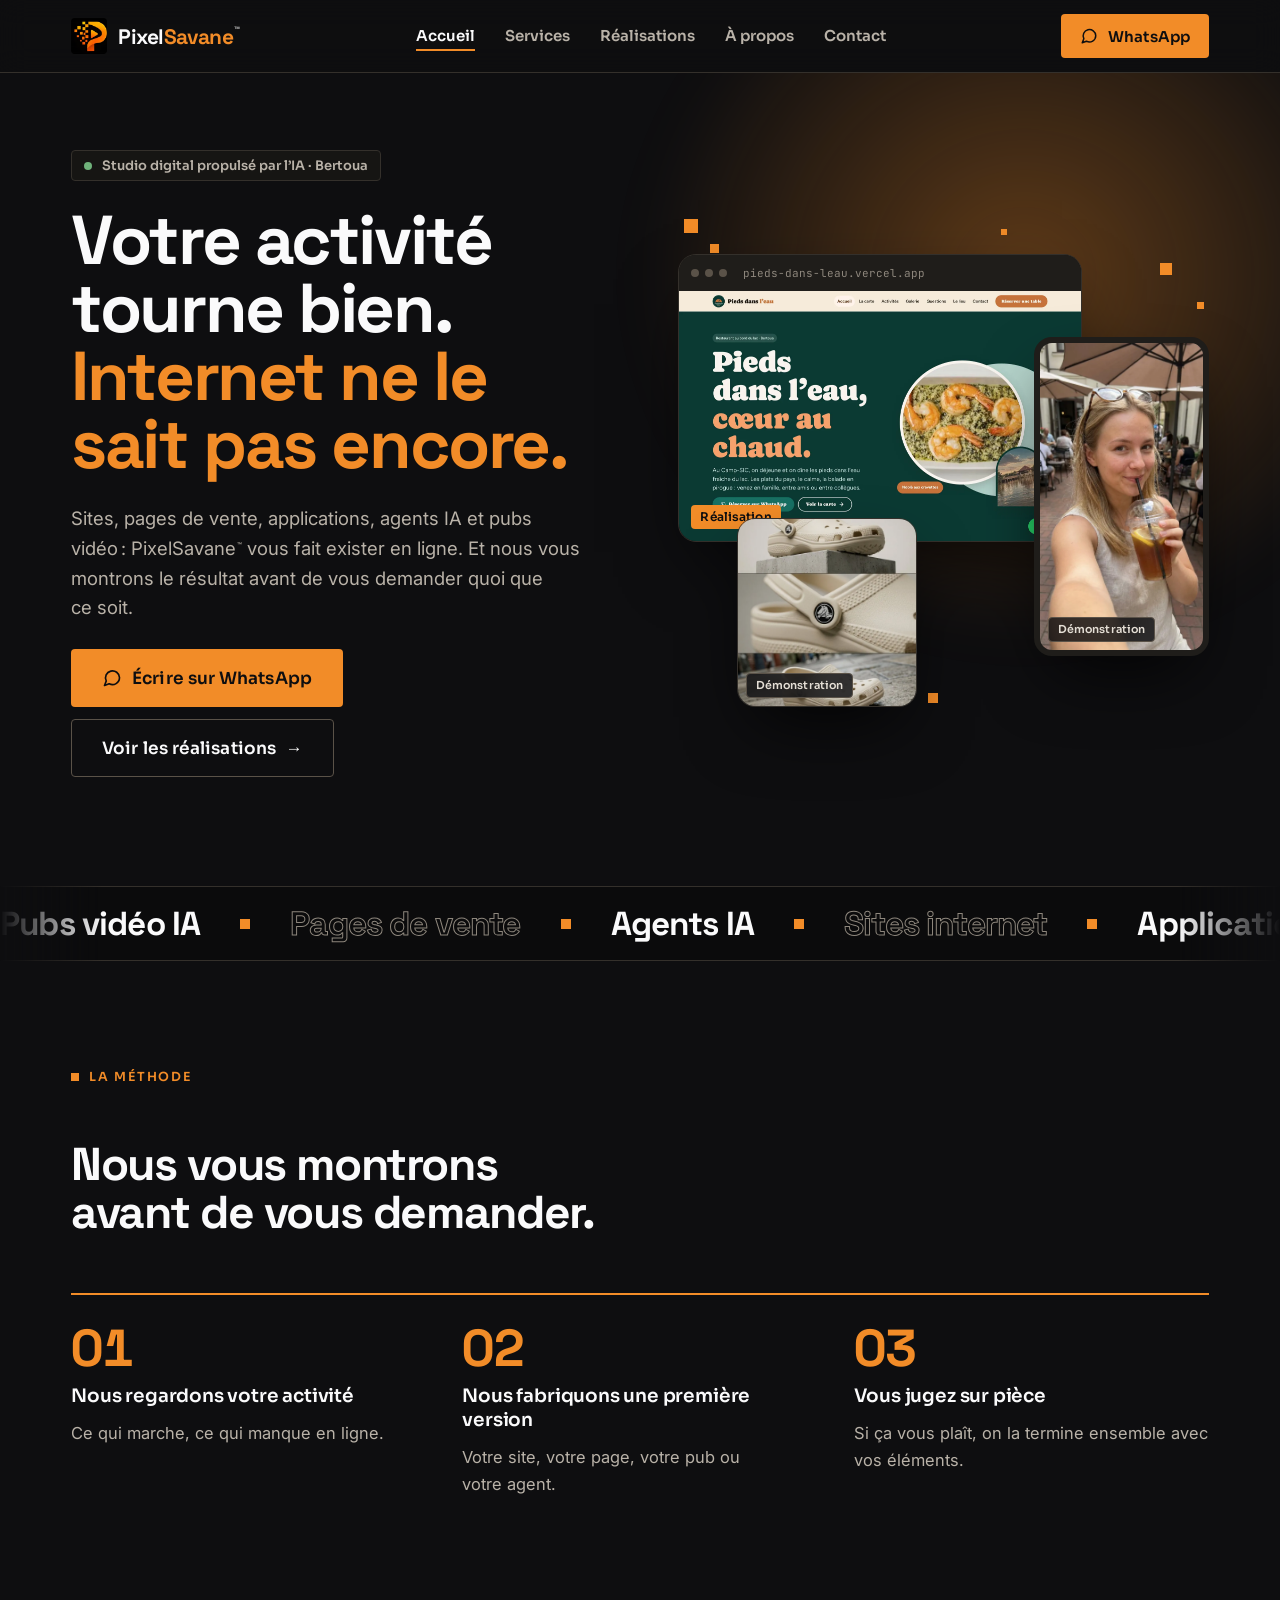
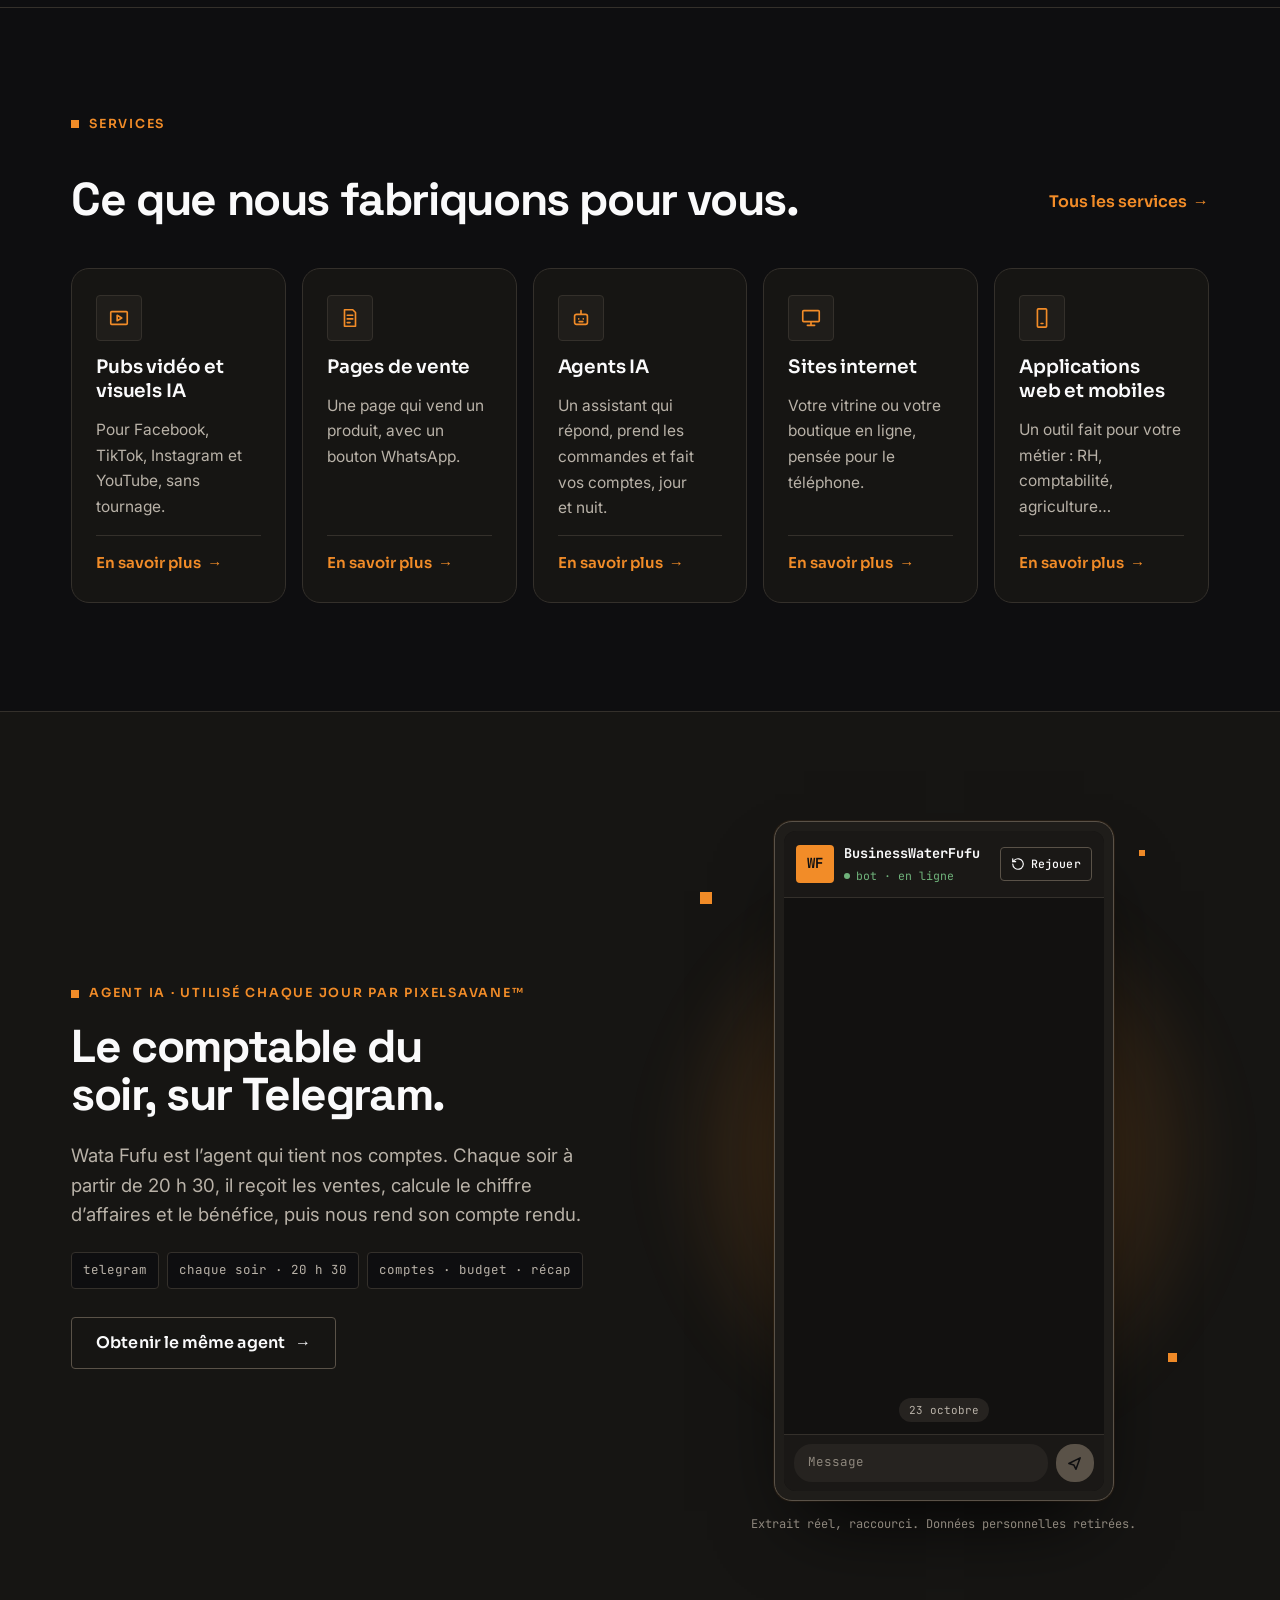
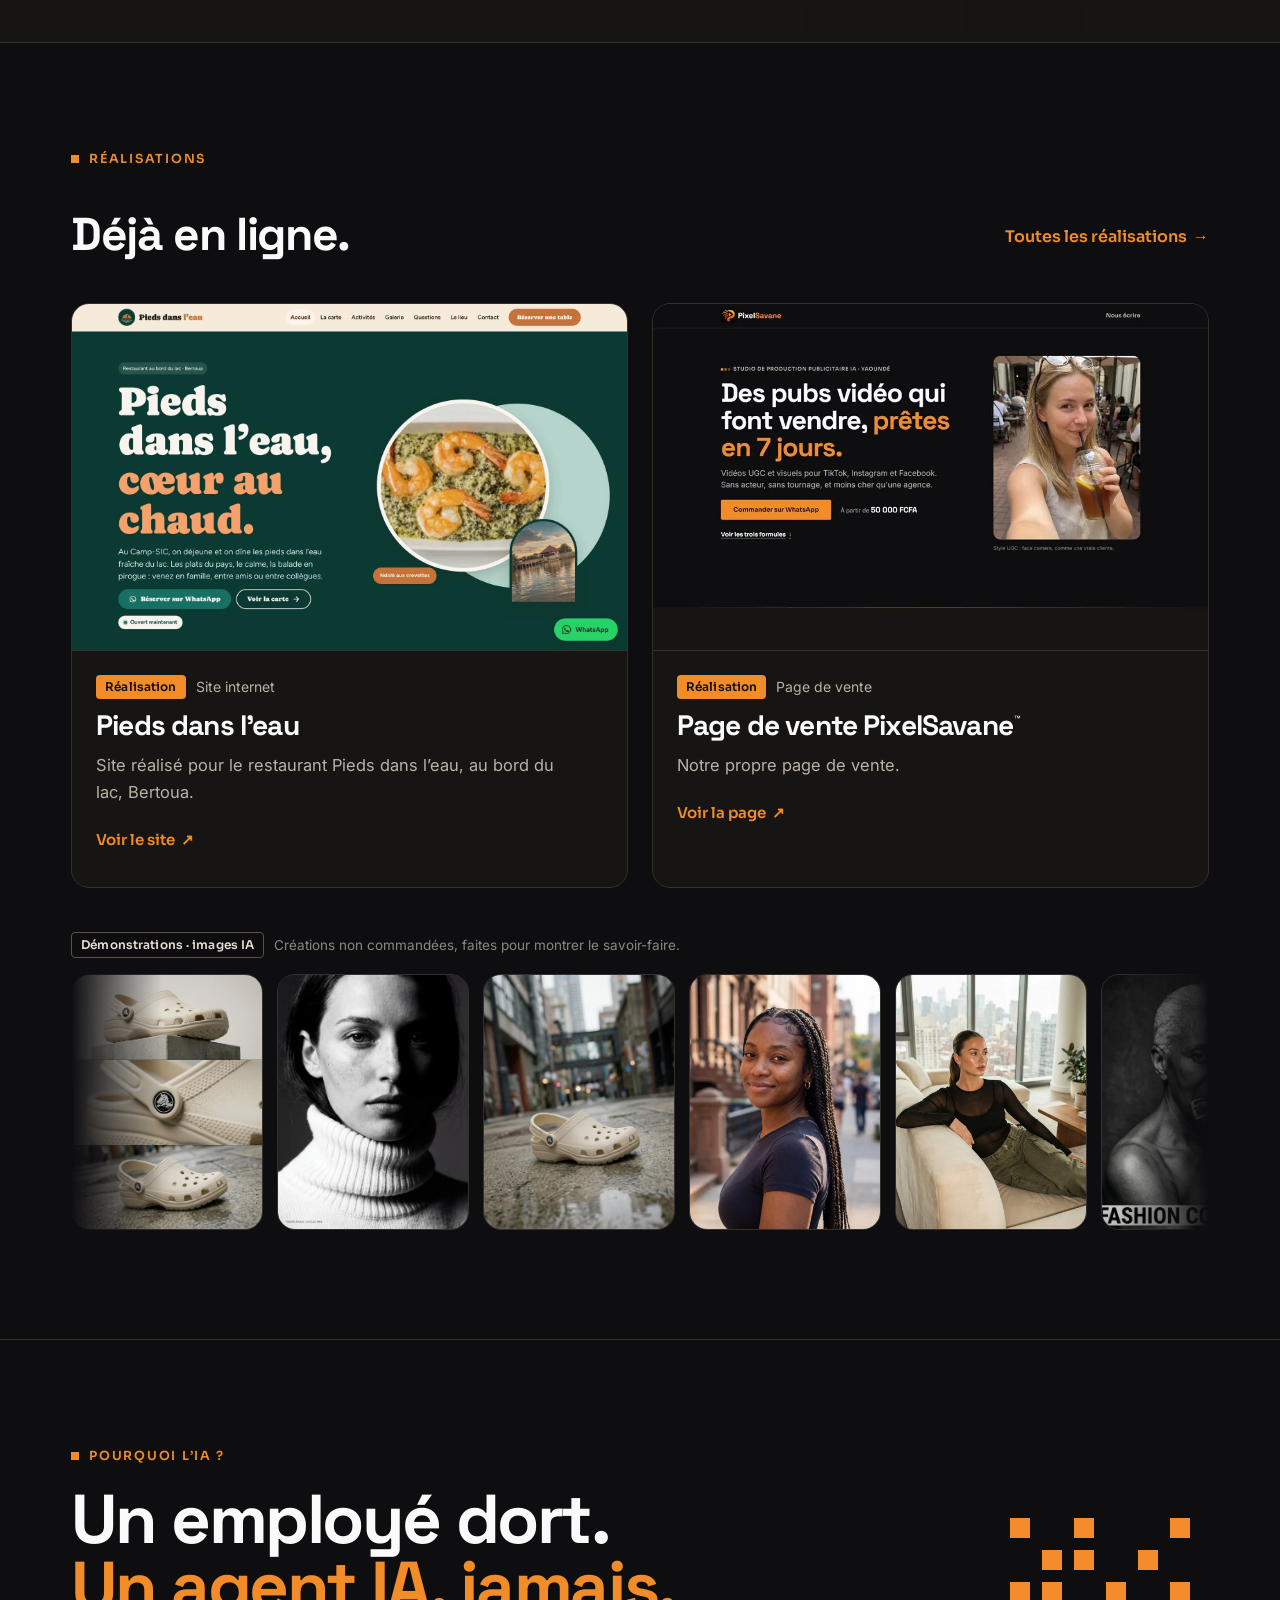
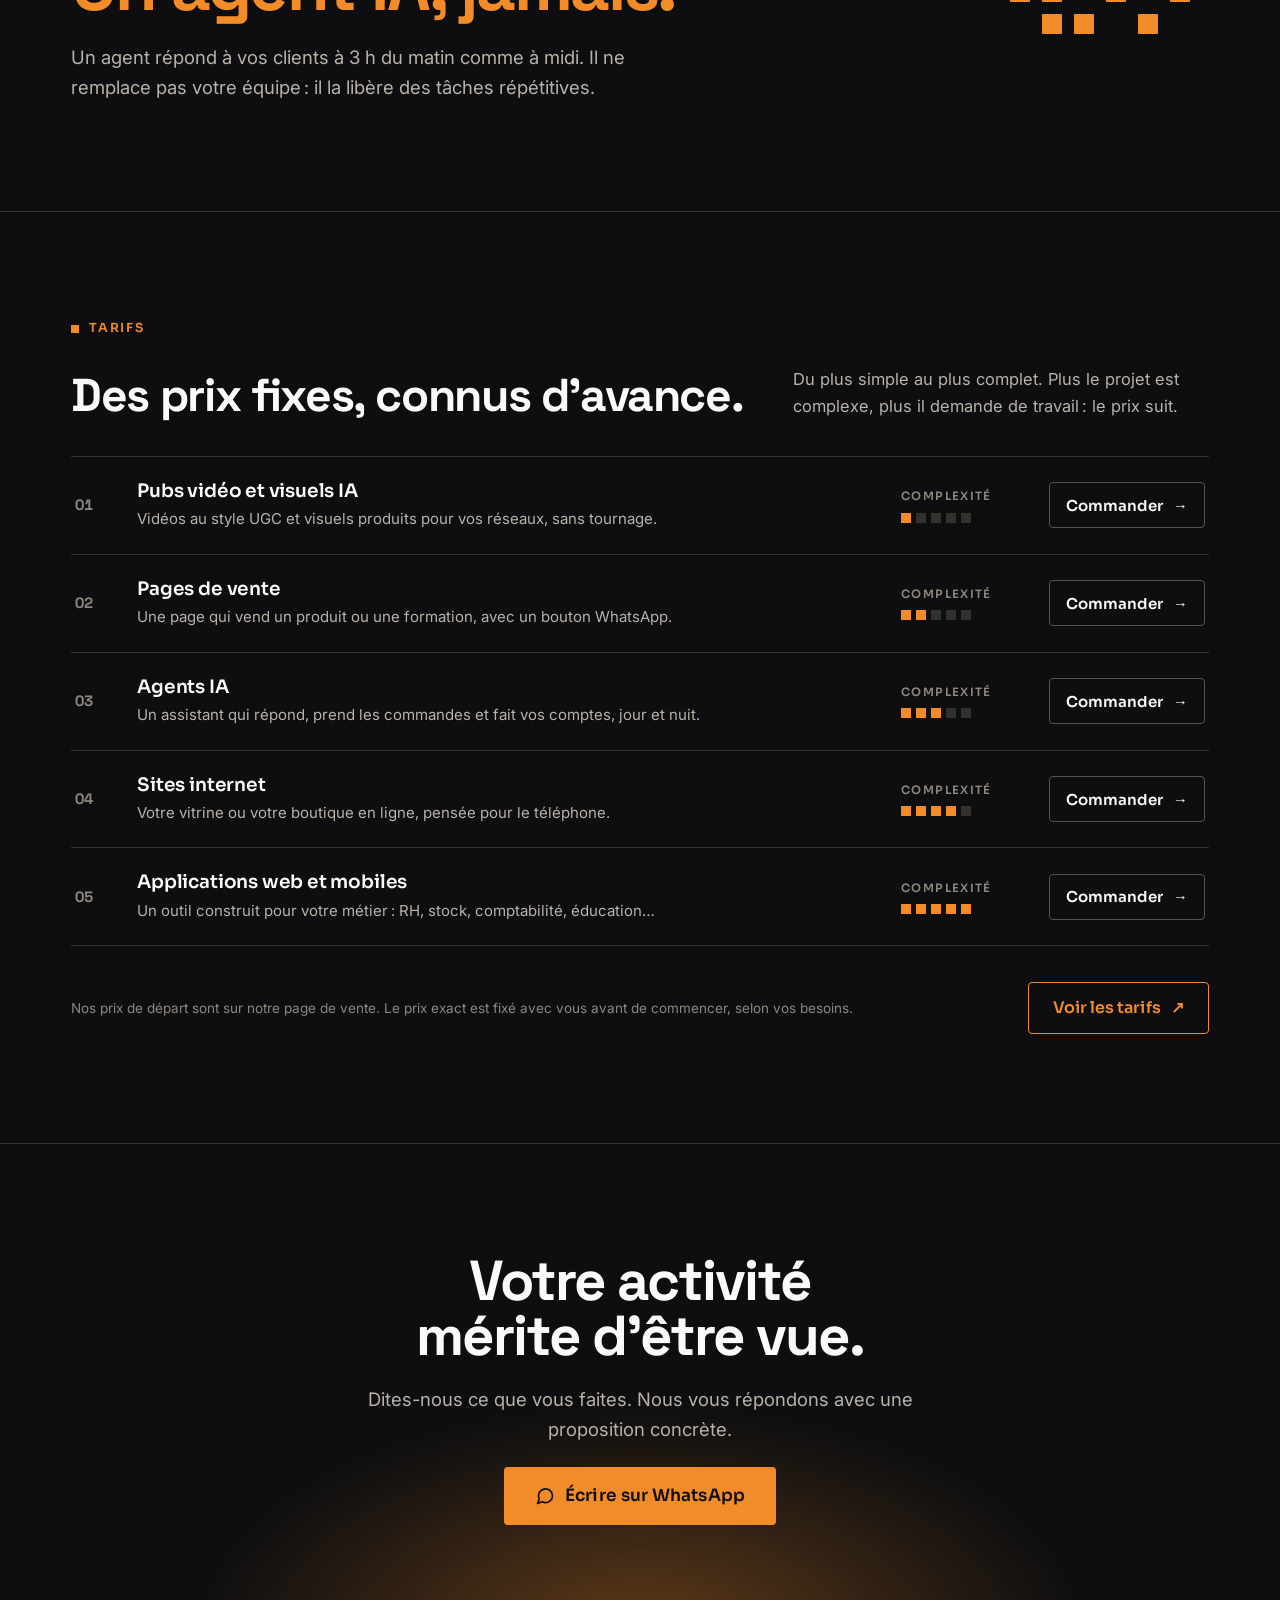
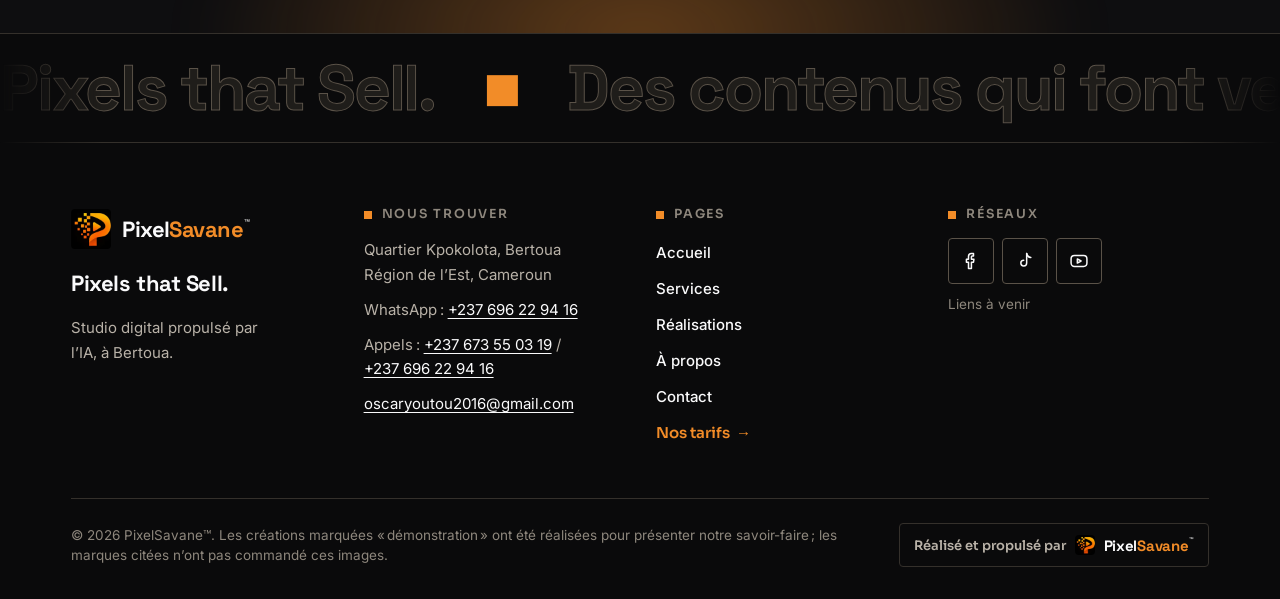
==== commit 88cb2023: "Add files via upload" ====
--- a/index.html
+++ b/index.html
@@ -6,12 +6,14 @@
 <title>PixelSavane™ · Studio digital propulsé par l’IA à Bertoua</title>
 <meta name="description" content="Sites, pages de vente, applications, agents IA et pubs vidéo : PixelSavane vous fait exister en ligne. Studio digital propulsé par l’IA, à Bertoua (Cameroun).">
 <meta name="theme-color" content="#0E0E10">
+<link rel="canonical" href="https://pixelsavane-site.vercel.app/">
+<meta property="og:url" content="https://pixelsavane-site.vercel.app/">
 <meta property="og:type" content="website">
 <meta property="og:locale" content="fr_FR">
 <meta property="og:site_name" content="PixelSavane">
 <meta property="og:title" content="PixelSavane™ · Votre activité tourne bien. Internet ne le sait pas encore.">
 <meta property="og:description" content="Sites, pages de vente, applications, agents IA et pubs vidéo. Nous vous montrons le résultat avant de vous demander quoi que ce soit.">
-<meta property="og:image" content="assets/img/real-pieds-dans-leau.jpg">
+<meta property="og:image" content="https://pixelsavane-site.vercel.app/assets/img/real-pieds-dans-leau.jpg">
 <link rel="icon" type="image/png" href="assets/img/icone.png">
 <link rel="preconnect" href="https://fonts.googleapis.com">
 <link rel="preconnect" href="https://fonts.gstatic.com" crossorigin>
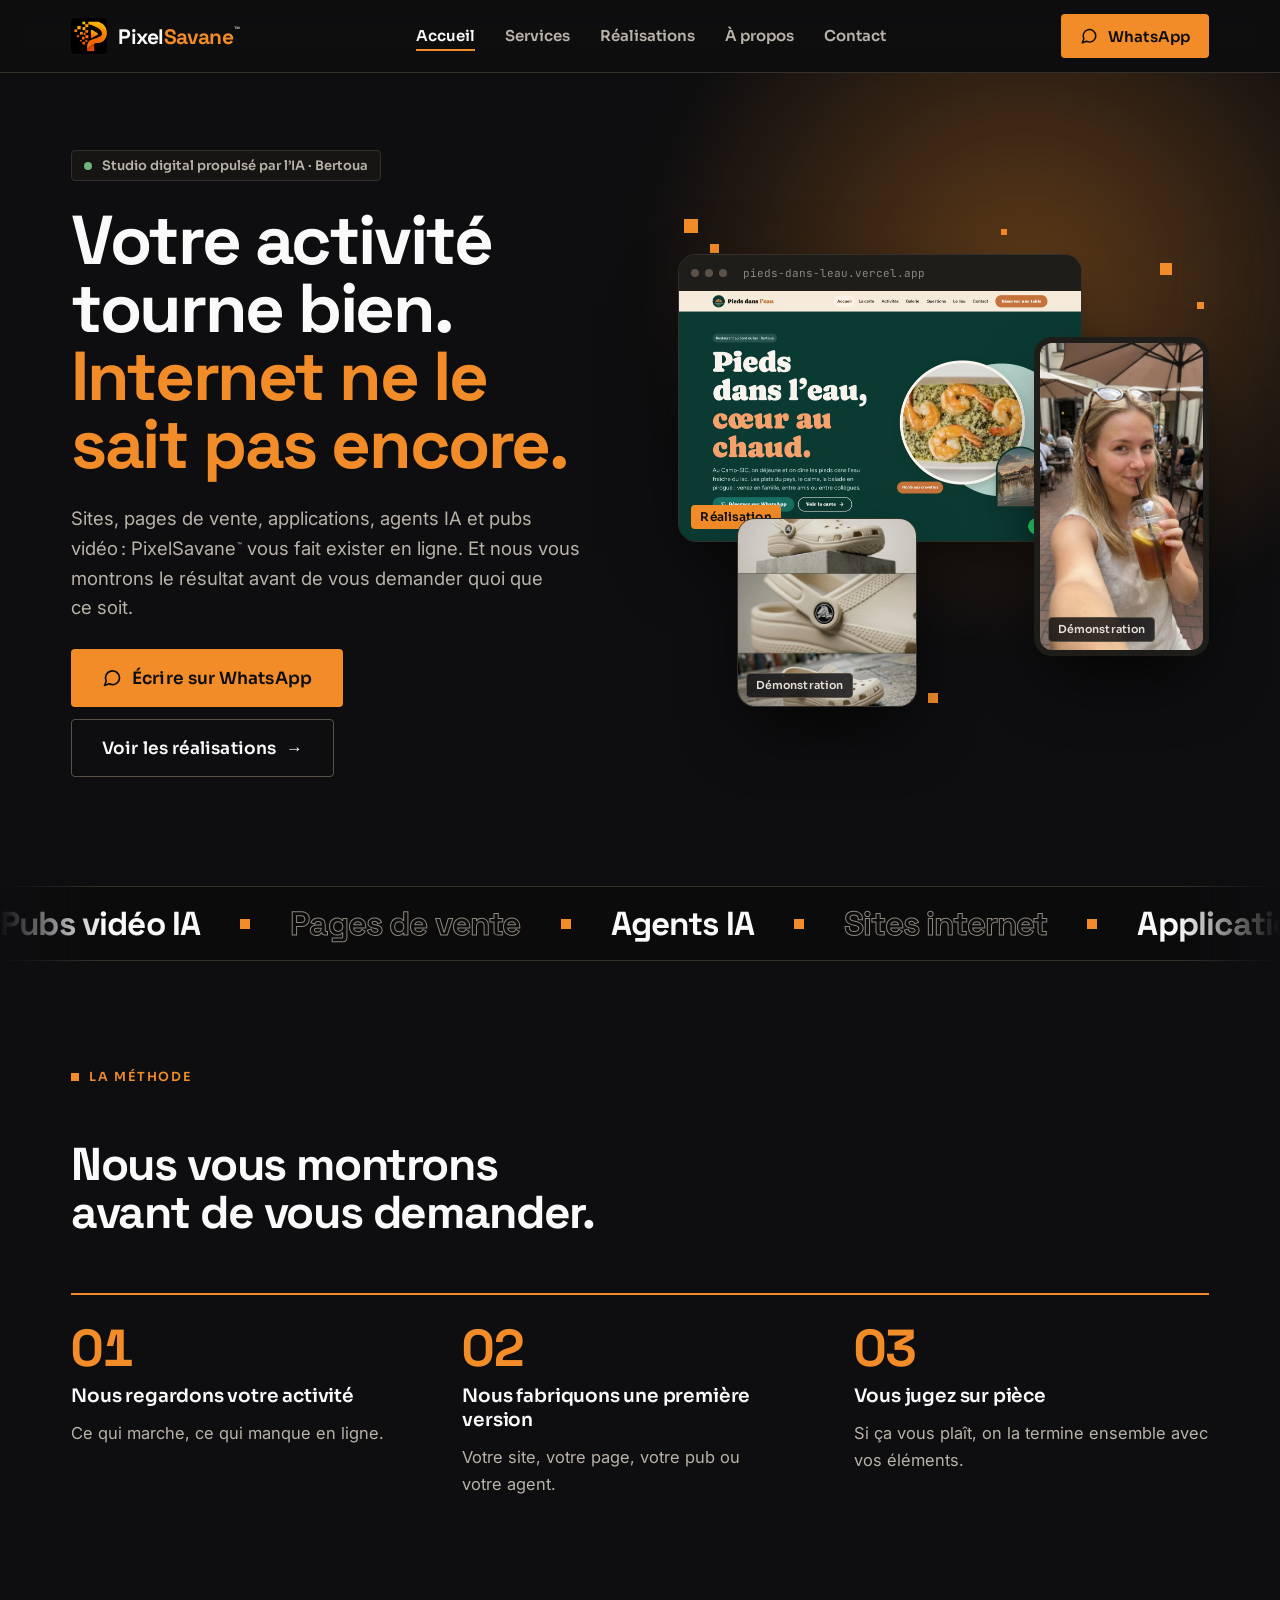
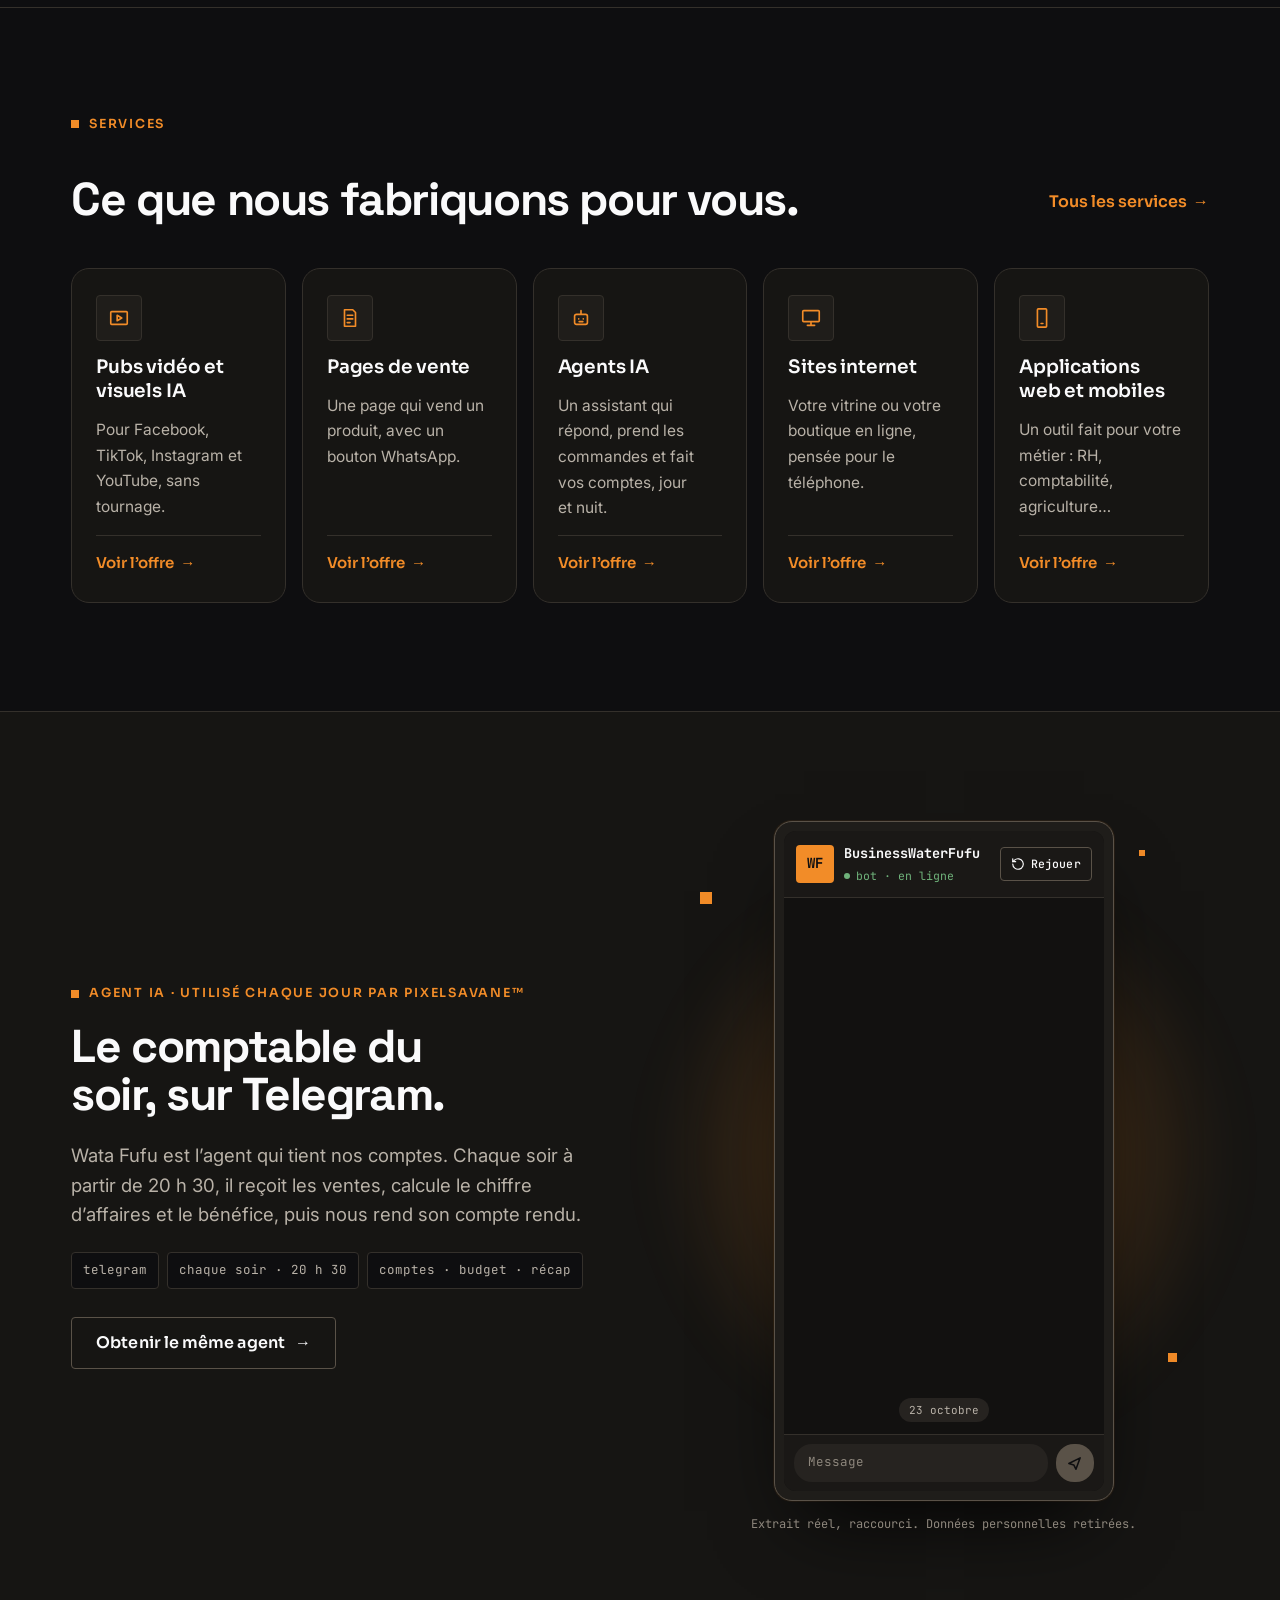
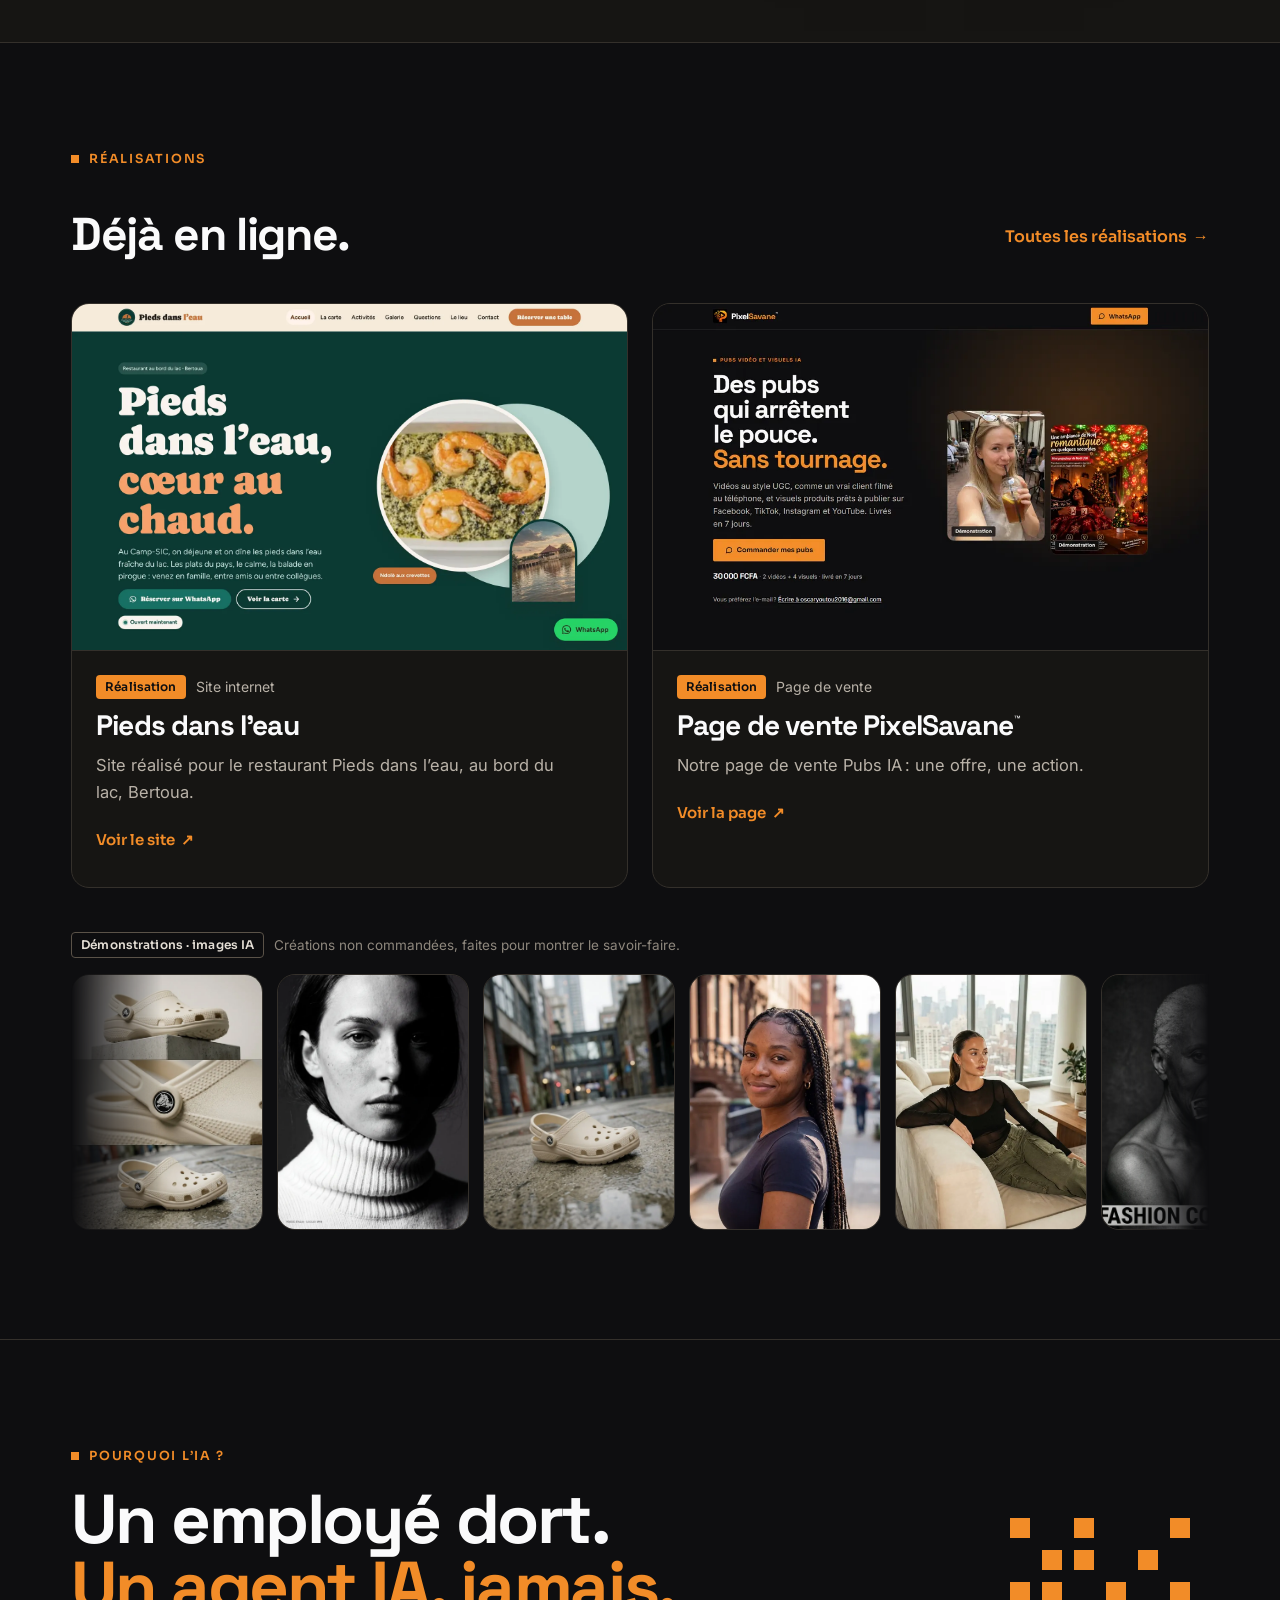
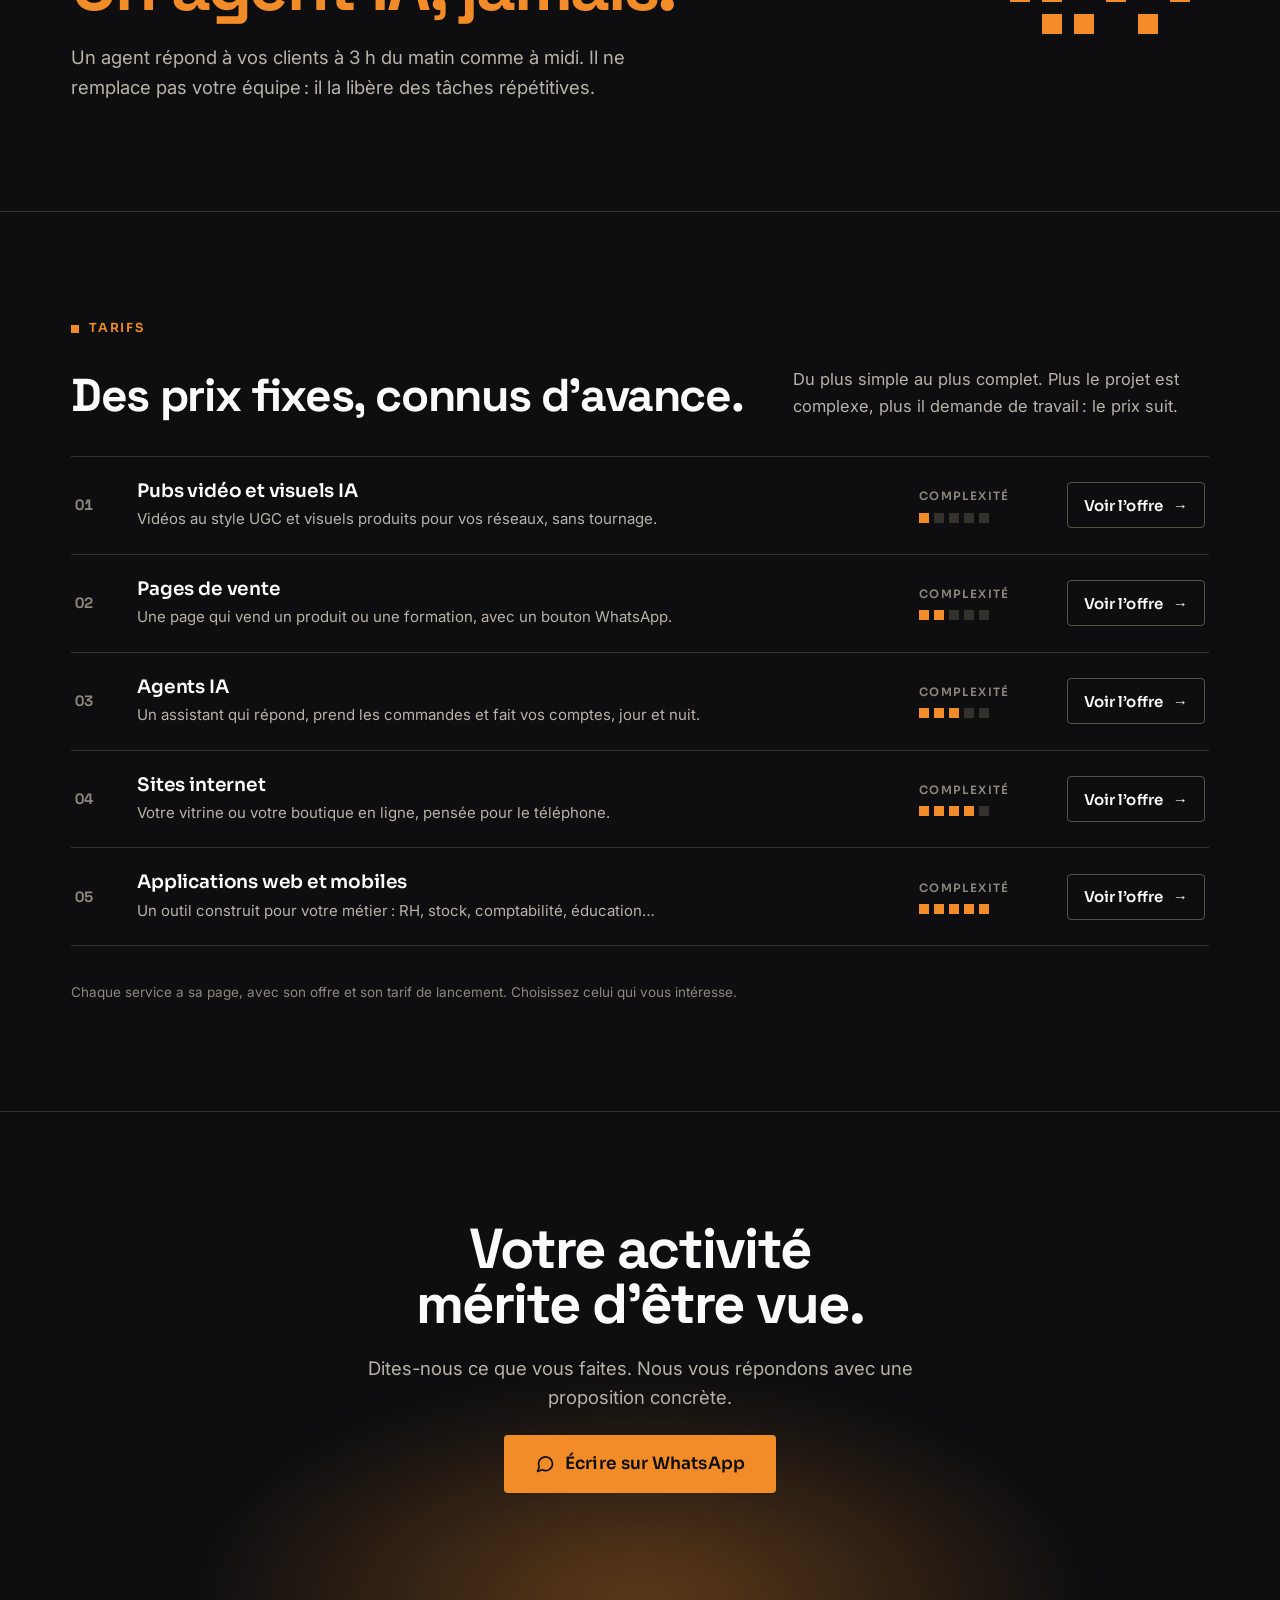
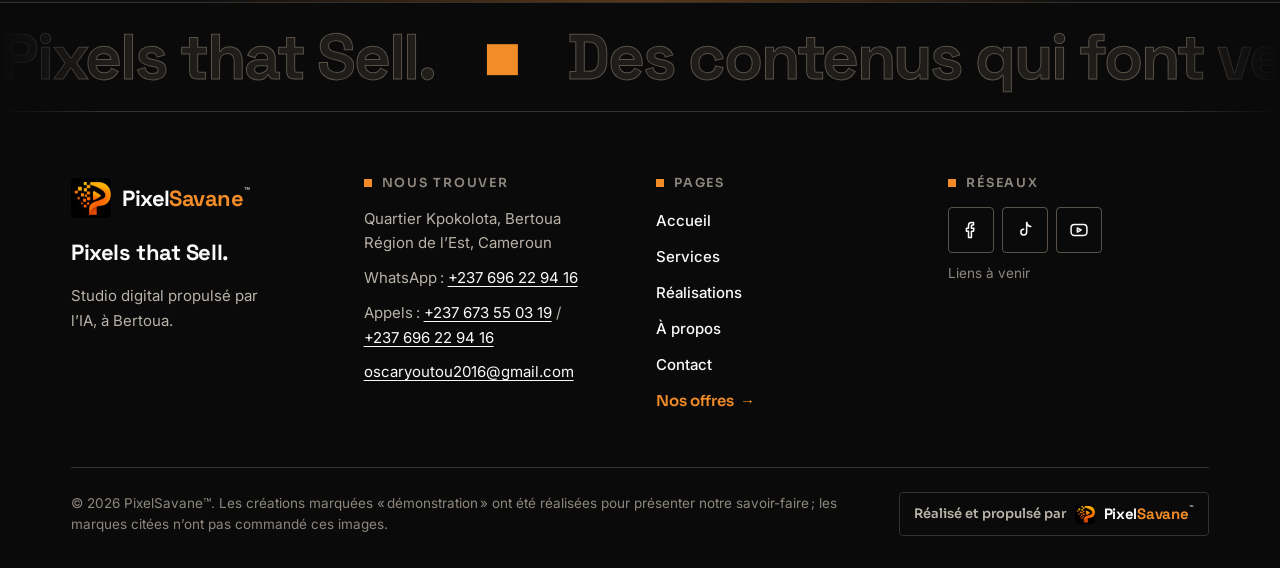
==== commit cc0de75b: "Add files via upload" ====
--- a/index.html
+++ b/index.html
@@ -47,7 +47,7 @@
 <a href="a-propos.html" class="ps-mlink ps-pop" style="--d:.15s"><span>À propos</span><small aria-hidden="true">04</small></a>
 <a href="contact.html" class="ps-mlink ps-pop" style="--d:.2s"><span>Contact</span><small aria-hidden="true">05</small></a>
 <a href="https://wa.me/237696229416" data-wa="Bonjour PixelSavane, j’ai un projet :" class="ps-btn ps-btn--o ps-pop" style="--d:.3s;margin-top:20px;width:100%"><svg viewBox="0 0 24 24" fill="none" stroke="currentColor" stroke-width="2" stroke-linecap="round" stroke-linejoin="round" aria-hidden="true"><path d="M21 11.5a8.4 8.4 0 0 1-12.4 7.4L3 21l2.1-5.4A8.4 8.4 0 1 1 21 11.5z"></path></svg>Écrire sur WhatsApp</a>
-<a href="https://pixelsavane-page.vercel.app/" data-lien="pageDeVente" class="ps-btn ps-btn--tarif ps-pop" style="--d:.36s;margin-top:10px;width:100%">Nos tarifs <span class="ps-arr" aria-hidden="true">→</span></a>
+<a href="index.html#tarifs" class="ps-btn ps-btn--tarif ps-pop" style="--d:.36s;margin-top:10px;width:100%">Nos offres <span class="ps-arr" aria-hidden="true">→</span></a>
 </nav>
 </header>
 </div>
@@ -121,35 +121,35 @@
 <a href="services.html" class="ps-lnk" style="font-size:16px">Tous les services <span class="ps-arr" aria-hidden="true">→</span></a>
 </div>
 <div class="ps-grid" style="--min:210px;gap:16px">
-<a href="services.html#pubs" class="ps-card ps-rv ps-svc">
+<a href="https://pixelsavane-page.vercel.app/pubs-ia/" class="ps-card ps-rv ps-svc">
 <span class="ps-ico" aria-hidden="true"><svg width="22" height="22" viewBox="0 0 24 24" fill="none" stroke="currentColor" stroke-width="1.8" stroke-linecap="round" stroke-linejoin="round"><path d="M4 5h16a1 1 0 0 1 1 1v12a1 1 0 0 1-1 1H4a1 1 0 0 1-1-1V6a1 1 0 0 1 1-1zM10 9l5 3-5 3z"></path></svg></span>
 <h3 class="ps-h3">Pubs vidéo et visuels IA</h3>
 <p class="ps-p">Pour Facebook, TikTok, Instagram et YouTube, sans tournage.</p>
-<span class="ps-svc__foot"><span class="ps-lnk">En savoir plus <span class="ps-arr" aria-hidden="true">→</span></span></span>
-</a>
-<a href="services.html#pages" class="ps-card ps-rv ps-svc">
+<span class="ps-svc__foot"><span class="ps-lnk">Voir l’offre <span class="ps-arr" aria-hidden="true">→</span></span></span>
+</a>
+<a href="https://pixelsavane-page.vercel.app/pages-de-vente/" class="ps-card ps-rv ps-svc">
 <span class="ps-ico" aria-hidden="true"><svg width="22" height="22" viewBox="0 0 24 24" fill="none" stroke="currentColor" stroke-width="1.8" stroke-linecap="round" stroke-linejoin="round"><path d="M6 3h9l3 3v15H6zM9 9h6M9 13h6M9 17h3"></path></svg></span>
 <h3 class="ps-h3">Pages de vente</h3>
 <p class="ps-p">Une page qui vend un produit, avec un bouton WhatsApp.</p>
-<span class="ps-svc__foot"><span class="ps-lnk">En savoir plus <span class="ps-arr" aria-hidden="true">→</span></span></span>
-</a>
-<a href="services.html#agents" class="ps-card ps-rv ps-svc">
+<span class="ps-svc__foot"><span class="ps-lnk">Voir l’offre <span class="ps-arr" aria-hidden="true">→</span></span></span>
+</a>
+<a href="https://pixelsavane-page.vercel.app/agents-ia/" class="ps-card ps-rv ps-svc">
 <span class="ps-ico" aria-hidden="true"><svg width="22" height="22" viewBox="0 0 24 24" fill="none" stroke="currentColor" stroke-width="1.8" stroke-linecap="round" stroke-linejoin="round"><path d="M7 8h10a2 2 0 0 1 2 2v7a2 2 0 0 1-2 2H7a2 2 0 0 1-2-2v-7a2 2 0 0 1 2-2zM12 4v4M9.5 13h.01M14.5 13h.01M10 16h4"></path></svg></span>
 <h3 class="ps-h3">Agents IA</h3>
 <p class="ps-p">Un assistant qui répond, prend les commandes et fait vos comptes, jour et nuit.</p>
-<span class="ps-svc__foot"><span class="ps-lnk">En savoir plus <span class="ps-arr" aria-hidden="true">→</span></span></span>
-</a>
-<a href="services.html#sites" class="ps-card ps-rv ps-svc">
+<span class="ps-svc__foot"><span class="ps-lnk">Voir l’offre <span class="ps-arr" aria-hidden="true">→</span></span></span>
+</a>
+<a href="https://pixelsavane-page.vercel.app/sites-internet/" class="ps-card ps-rv ps-svc">
 <span class="ps-ico" aria-hidden="true"><svg width="22" height="22" viewBox="0 0 24 24" fill="none" stroke="currentColor" stroke-width="1.8" stroke-linecap="round" stroke-linejoin="round"><path d="M4 4h16a1 1 0 0 1 1 1v10a1 1 0 0 1-1 1H4a1 1 0 0 1-1-1V5a1 1 0 0 1 1-1zM8 20h8M12 16v4"></path></svg></span>
 <h3 class="ps-h3">Sites internet</h3>
 <p class="ps-p">Votre vitrine ou votre boutique en ligne, pensée pour le téléphone.</p>
-<span class="ps-svc__foot"><span class="ps-lnk">En savoir plus <span class="ps-arr" aria-hidden="true">→</span></span></span>
-</a>
-<a href="services.html#applications" class="ps-card ps-rv ps-svc">
+<span class="ps-svc__foot"><span class="ps-lnk">Voir l’offre <span class="ps-arr" aria-hidden="true">→</span></span></span>
+</a>
+<a href="https://pixelsavane-page.vercel.app/applications/" class="ps-card ps-rv ps-svc">
 <span class="ps-ico" aria-hidden="true"><svg width="22" height="22" viewBox="0 0 24 24" fill="none" stroke="currentColor" stroke-width="1.8" stroke-linecap="round" stroke-linejoin="round"><path d="M8 2h8a1 1 0 0 1 1 1v18a1 1 0 0 1-1 1H8a1 1 0 0 1-1-1V3a1 1 0 0 1 1-1zM11 18h2"></path></svg></span>
 <h3 class="ps-h3">Applications web et mobiles</h3>
 <p class="ps-p">Un outil fait pour votre métier&#8239;: RH, comptabilité, agriculture…</p>
-<span class="ps-svc__foot"><span class="ps-lnk">En savoir plus <span class="ps-arr" aria-hidden="true">→</span></span></span>
+<span class="ps-svc__foot"><span class="ps-lnk">Voir l’offre <span class="ps-arr" aria-hidden="true">→</span></span></span>
 </a>
 </div>
 </div>
@@ -166,7 +166,7 @@
 <li>chaque soir · 20&nbsp;h&nbsp;30</li>
 <li>comptes · budget · récap</li>
 </ul>
-<div class="ps-btns" style="margin-top:6px"><a href="https://wa.me/237696229416" data-wa="Bonjour PixelSavane, je voudrais un agent IA comme Wata Fufu pour mon activité :" class="ps-btn ps-btn--line">Obtenir le même agent <span class="ps-arr" aria-hidden="true">→</span></a></div>
+<div class="ps-btns" style="margin-top:6px"><a href="https://pixelsavane-page.vercel.app/agents-ia/" class="ps-btn ps-btn--line">Obtenir le même agent <span class="ps-arr" aria-hidden="true">→</span></a></div>
 </div>
 <div class="ps-agent__demo">
 <div class="ps-glow" aria-hidden="true" style="inset:6% -4% 12%"></div>
@@ -211,12 +211,12 @@
 </div>
 </article>
 <article class="ps-card ps-rv">
-<div class="ps-media ps-real__media"><picture><source srcset="assets/img/real-page-pixelsavane.webp" type="image/webp"><img src="assets/img/real-page-pixelsavane.jpg" alt="Page de vente PixelSavane" width="960" height="600" loading="lazy"></picture></div>
+<div class="ps-media ps-real__media"><picture><source srcset="assets/img/real-page-pubs.webp" type="image/webp"><img src="assets/img/real-page-pubs.jpg" alt="Page de vente PixelSavane" width="960" height="600" loading="lazy"></picture></div>
 <div class="ps-real__body">
 <div class="ps-real__meta"><span class="ps-tag ps-tag--r">Réalisation</span><span class="ps-sm">Page de vente</span></div>
 <h3 class="ps-h2 ps-h2--card">Page de vente PixelSavane<sup class="ps-tm">™</sup></h3>
-<p class="ps-p">Notre propre page de vente.</p>
-<a href="https://pixelsavane-page.vercel.app/" data-lien="pageDeVente" class="ps-lnk" style="align-self:flex-start" target="_blank" rel="noopener">Voir la page <span class="ps-arr" aria-hidden="true">↗</span></a>
+<p class="ps-p">Notre page de vente Pubs IA&#8239;: une offre, une action.</p>
+<a href="https://pixelsavane-page.vercel.app/pubs-ia/" class="ps-lnk" style="align-self:flex-start" target="_blank" rel="noopener">Voir la page <span class="ps-arr" aria-hidden="true">↗</span></a>
 </div>
 </article>
 </div>
@@ -280,36 +280,35 @@
 <span class="ps-num ps-row__n" aria-hidden="true">01</span>
 <span class="ps-row__main"><span class="ps-h3">Pubs vidéo et visuels IA</span><span class="ps-p">Vidéos au style UGC et visuels produits pour vos réseaux, sans tournage.</span></span>
 <span class="ps-row__lvl"><span class="ps-sm ps-cap">Complexité</span><span class="ps-lvl" role="img" aria-label="Complexité 1 sur 5"><i class="on"></i><i></i><i></i><i></i><i></i></span></span>
-<a href="https://wa.me/237696229416" data-wa="Bonjour PixelSavane, renseignements sur : Pubs vidéo et visuels IA." class="ps-btn ps-btn--line ps-row__btn">Commander <span class="ps-arr" aria-hidden="true">→</span></a>
+<a href="https://pixelsavane-page.vercel.app/pubs-ia/" class="ps-btn ps-btn--line ps-row__btn">Voir l’offre <span class="ps-arr" aria-hidden="true">→</span></a>
 </div>
 <div role="listitem" class="ps-row ps-rv">
 <span class="ps-num ps-row__n" aria-hidden="true">02</span>
 <span class="ps-row__main"><span class="ps-h3">Pages de vente</span><span class="ps-p">Une page qui vend un produit ou une formation, avec un bouton WhatsApp.</span></span>
 <span class="ps-row__lvl"><span class="ps-sm ps-cap">Complexité</span><span class="ps-lvl" role="img" aria-label="Complexité 2 sur 5"><i class="on"></i><i class="on"></i><i></i><i></i><i></i></span></span>
-<a href="https://wa.me/237696229416" data-wa="Bonjour PixelSavane, renseignements sur : Pages de vente." class="ps-btn ps-btn--line ps-row__btn">Commander <span class="ps-arr" aria-hidden="true">→</span></a>
+<a href="https://pixelsavane-page.vercel.app/pages-de-vente/" class="ps-btn ps-btn--line ps-row__btn">Voir l’offre <span class="ps-arr" aria-hidden="true">→</span></a>
 </div>
 <div role="listitem" class="ps-row ps-rv">
 <span class="ps-num ps-row__n" aria-hidden="true">03</span>
 <span class="ps-row__main"><span class="ps-h3">Agents IA</span><span class="ps-p">Un assistant qui répond, prend les commandes et fait vos comptes, jour et nuit.</span></span>
 <span class="ps-row__lvl"><span class="ps-sm ps-cap">Complexité</span><span class="ps-lvl" role="img" aria-label="Complexité 3 sur 5"><i class="on"></i><i class="on"></i><i class="on"></i><i></i><i></i></span></span>
-<a href="https://wa.me/237696229416" data-wa="Bonjour PixelSavane, renseignements sur : Agents IA." class="ps-btn ps-btn--line ps-row__btn">Commander <span class="ps-arr" aria-hidden="true">→</span></a>
+<a href="https://pixelsavane-page.vercel.app/agents-ia/" class="ps-btn ps-btn--line ps-row__btn">Voir l’offre <span class="ps-arr" aria-hidden="true">→</span></a>
 </div>
 <div role="listitem" class="ps-row ps-rv">
 <span class="ps-num ps-row__n" aria-hidden="true">04</span>
 <span class="ps-row__main"><span class="ps-h3">Sites internet</span><span class="ps-p">Votre vitrine ou votre boutique en ligne, pensée pour le téléphone.</span></span>
 <span class="ps-row__lvl"><span class="ps-sm ps-cap">Complexité</span><span class="ps-lvl" role="img" aria-label="Complexité 4 sur 5"><i class="on"></i><i class="on"></i><i class="on"></i><i class="on"></i><i></i></span></span>
-<a href="https://wa.me/237696229416" data-wa="Bonjour PixelSavane, renseignements sur : Sites internet." class="ps-btn ps-btn--line ps-row__btn">Commander <span class="ps-arr" aria-hidden="true">→</span></a>
+<a href="https://pixelsavane-page.vercel.app/sites-internet/" class="ps-btn ps-btn--line ps-row__btn">Voir l’offre <span class="ps-arr" aria-hidden="true">→</span></a>
 </div>
 <div role="listitem" class="ps-row ps-rv">
 <span class="ps-num ps-row__n" aria-hidden="true">05</span>
 <span class="ps-row__main"><span class="ps-h3">Applications web et mobiles</span><span class="ps-p">Un outil construit pour votre métier&#8239;: RH, stock, comptabilité, éducation…</span></span>
 <span class="ps-row__lvl"><span class="ps-sm ps-cap">Complexité</span><span class="ps-lvl" role="img" aria-label="Complexité 5 sur 5"><i class="on"></i><i class="on"></i><i class="on"></i><i class="on"></i><i class="on"></i></span></span>
-<a href="https://wa.me/237696229416" data-wa="Bonjour PixelSavane, renseignements sur : Applications web et mobiles." class="ps-btn ps-btn--line ps-row__btn">Commander <span class="ps-arr" aria-hidden="true">→</span></a>
+<a href="https://pixelsavane-page.vercel.app/applications/" class="ps-btn ps-btn--line ps-row__btn">Voir l’offre <span class="ps-arr" aria-hidden="true">→</span></a>
 </div>
 </div>
 <div class="ps-tarifs__fin ps-rv">
-<p class="ps-sm">Nos prix de départ sont sur notre page de vente. Le prix exact est fixé avec vous avant de commencer, selon vos besoins.</p>
-<a href="https://pixelsavane-page.vercel.app/#tarifs" data-lien="pageDeVente" data-ancre="#tarifs" class="ps-btn ps-btn--tarif" target="_blank" rel="noopener">Voir les tarifs <span class="ps-arr" aria-hidden="true">↗</span></a>
+<p class="ps-sm">Chaque service a sa page, avec son offre et son tarif de lancement. Choisissez celui qui vous intéresse.</p>
 </div>
 </div>
 </section>
@@ -350,7 +349,7 @@
 <a href="realisations.html" class="ps-lnk ps-lnk--w">Réalisations</a>
 <a href="a-propos.html" class="ps-lnk ps-lnk--w">À propos</a>
 <a href="contact.html" class="ps-lnk ps-lnk--w">Contact</a>
-<a href="https://pixelsavane-page.vercel.app/" data-lien="pageDeVente" class="ps-lnk">Nos tarifs <span class="ps-arr" aria-hidden="true">→</span></a>
+<a href="index.html#tarifs" class="ps-lnk">Nos offres <span class="ps-arr" aria-hidden="true">→</span></a>
 </nav>
 <div class="ps-col" style="--g:10px">
 <h2 class="ps-eye ps-ft-h">Réseaux</h2>
--- a/assets/css/pixelsavane.css
+++ b/assets/css/pixelsavane.css
@@ -383,6 +383,103 @@
 .ps-apercu{padding:14px 16px;border-radius:12px;background:var(--ink);border:1px dashed var(--l2);font-size:13px;line-height:1.6;color:#D6D0C7;white-space:pre-line;overflow-wrap:anywhere}
 .ps-apercu>span:first-child{display:block;font-family:var(--fs);font-weight:600;font-size:11.5px;letter-spacing:.14em;text-transform:uppercase;color:var(--t3);margin-bottom:6px}
 
+/* Page de vente (pixelsavane-page) : mêmes jetons, quelques composants en plus */
+.ps-rot{display:inline-block;transition:opacity .3s var(--ease),transform .3s var(--ease)}
+.ps-rot.is-out{opacity:0;transform:translateY(.25em)}
+.ps-prixdep{margin:0;font-size:15px;color:var(--t2)}
+.ps-prixdep strong{font-family:var(--ft);font-weight:700;font-size:20px;color:var(--w);font-variant-numeric:tabular-nums}
+.ps-douleurs{list-style:none;margin:0;padding:0;gap:16px}
+.ps-douleurs>li{padding:26px;gap:12px;background:var(--ink)}
+.ps-douleurs .ps-h3{font-size:clamp(18px,1.45cqi,21px)}
+.ps-svc__prix{display:flex;flex-wrap:wrap;align-items:baseline;gap:6px;padding-top:12px;border-top:1px solid var(--l)}
+.ps-svc__prix .ps-num{font-size:19px;color:var(--w)}
+.ps-svc__prix b{font-family:var(--fs);font-weight:600;font-size:11.5px;letter-spacing:.04em;color:var(--o)}
+.ps-onglets{display:flex;gap:8px;overflow-x:auto;scrollbar-width:none;padding-bottom:2px}
+.ps-onglets::-webkit-scrollbar{display:none}
+.ps-onglets .ps-btn{flex:none}
+.ps-formules{display:grid;gap:16px;grid-template-columns:repeat(auto-fit,minmax(min(260px,100%),1fr))}
+.ps-formule{padding:26px 24px 24px;gap:16px}
+.ps-formule .ps-eye{color:var(--t2)}
+.ps-formule .ps-eye::before{background:var(--o)}
+.ps-formule__prix{margin:0;display:flex;flex-wrap:wrap;align-items:baseline;gap:6px;font-family:var(--ft);font-weight:700;font-size:clamp(34px,3cqi,42px);line-height:1;letter-spacing:-.03em;font-variant-numeric:tabular-nums}
+.ps-formule__prix small{font-family:var(--fs);font-weight:600;font-size:13px;letter-spacing:0;color:var(--t3)}
+.ps-formule__prix b{font-family:var(--fs);font-weight:600;font-size:13px;letter-spacing:.04em;color:var(--o)}
+.ps-formule__mois{margin:-8px 0 0;font-family:var(--fs);font-weight:600;font-size:14px;color:var(--o)}
+.ps-formule .ps-checks{flex:1 1 auto}
+.ps-formule .ps-checks li{font-size:15.5px}
+.ps-formule .ps-btn{align-self:stretch}
+.ps-panneau{animation:psPop .45s var(--ease) both}
+.ps-compo{display:flex;flex-wrap:wrap;align-items:flex-start;gap:clamp(20px,3cqi,40px)}
+.ps-compo__form{flex:1 1 520px;min-width:0;display:flex;flex-direction:column;gap:22px}
+.ps-compo fieldset{margin:0;padding:22px;border-radius:18px;border:1px solid var(--l);background:var(--s1);display:flex;flex-direction:column;gap:12px}
+.ps-compo legend{padding:0 6px;font-family:var(--fs);font-weight:600;font-size:16px}
+.ps-check small{font-family:var(--ft);font-weight:700;font-size:13px;color:var(--t3);font-variant-numeric:tabular-nums}
+.ps-check:has(input:checked) small{color:var(--o)}
+.ps-total{flex:1 1 300px;min-width:0;position:sticky;top:96px;padding:clamp(22px,3cqi,32px);border-radius:18px;border:1px solid var(--o);background:var(--s1);display:flex;flex-direction:column;gap:12px;box-shadow:0 0 60px -20px rgba(242,140,40,.35)}
+.ps-total__prix{margin:0;font-family:var(--ft);font-weight:700;font-size:clamp(40px,4cqi,56px);line-height:1;letter-spacing:-.03em;font-variant-numeric:tabular-nums}
+.ps-total__prix small{font-family:var(--fs);font-size:15px;font-weight:600;color:var(--t2);letter-spacing:0}
+.ps-total__prix b{font-family:var(--fs);font-size:15px;font-weight:600;color:var(--o);letter-spacing:.04em}
+.ps-total .ps-btn[aria-disabled=true]{opacity:.45;pointer-events:none}
+.ps-croix li svg{flex:none;margin-top:1px}
+.ps-pourqui{gap:16px}
+.ps-pourqui>div{padding:28px;gap:18px}
+.ps-faq{border-top:1px solid var(--l)}
+.ps-faq details{border-bottom:1px solid var(--l)}
+.ps-faq summary{display:flex;align-items:center;justify-content:space-between;gap:16px;min-height:64px;padding:12px 4px;cursor:pointer;list-style:none;font-family:var(--fs);font-weight:600;font-size:17px;line-height:1.35}
+.ps-faq summary::-webkit-details-marker{display:none}
+.ps-faq summary::after{content:"+";flex:none;width:32px;height:32px;border-radius:4px;border:1px solid var(--l2);display:flex;align-items:center;justify-content:center;font-family:var(--ft);font-size:20px;color:var(--o);transition:transform .3s var(--ease),background-color .3s}
+.ps-faq details[open] summary::after{transform:rotate(45deg);background:var(--s2)}
+.ps-faq summary:focus-visible{outline:2px solid var(--w);outline-offset:3px}
+.ps-faq .ps-p{padding:0 4px 22px;max-width:44rem}
+@container ps (max-width: 760px){.ps-total{position:static}}
+
+/* Pages de vente par service : même identité, page calme (aucune animation, aucun mouvement au survol) */
+.ps-vente *,.ps-vente *::before,.ps-vente *::after{animation:none!important}
+.ps-vente .ps-card:hover{transform:none;box-shadow:none;border-color:var(--l)}
+.ps-vente .ps-card:hover .ps-media img{transform:none}
+.ps-vente .ps-btn:hover,.ps-vente .ps-btn:active{transform:none}
+.ps-vente .ps-btn--o:hover{box-shadow:none}
+@container ps (max-width: 760px){.ps-vente .ps-btn--xl{padding:0 16px;font-size:16px}}
+.pv-hd__bar{min-height:68px;display:flex;align-items:center;justify-content:space-between;gap:16px}
+.pv-halo{position:absolute;pointer-events:none;background:radial-gradient(closest-side,rgba(242,140,40,.22),rgba(242,140,40,0))}
+.pv-hero{padding-top:clamp(36px,5cqi,80px);overflow:hidden}
+.pv-hero__txt{display:flex;flex-direction:column;gap:22px;align-items:flex-start}
+.pv-ancre{margin:0;font-size:15px;color:var(--t2)}
+.pv-ancre strong{font-family:var(--ft);font-weight:700;font-size:20px;color:var(--w);font-variant-numeric:tabular-nums}
+.pv-visuel{display:grid;grid-template-columns:repeat(2,minmax(0,1fr));gap:14px;align-items:start}
+.pv-visuel figure{margin:0;position:relative}
+.pv-visuel figure:nth-of-type(2){margin-top:36px}
+.pv-visuel .ps-media{aspect-ratio:3/4}
+.pv-visuel figcaption{position:absolute;left:10px;bottom:10px}
+.pv-visuel--une{grid-template-columns:1fr}
+.pv-visuel--une figure:nth-of-type(2){margin-top:0}
+.pv-visuel--une .ps-media{aspect-ratio:16/10}
+.pv-visuel--libre{display:flex;justify-content:center}
+.pv-recoit{gap:clamp(32px,5cqi,72px)}
+.pv-preuves{display:grid;grid-template-columns:repeat(auto-fit,minmax(min(200px,100%),1fr));gap:14px}
+.pv-preuves figure{margin:0}
+.pv-preuves .ps-media{aspect-ratio:4/5}
+.pv-preuves:not(.pv-preuves--large)>figure:only-child{width:100%;max-width:320px;justify-self:center}
+.pv-preuves--large .ps-media{aspect-ratio:16/10}
+.pv-preuves figcaption{padding:12px 14px;display:flex;flex-direction:column;gap:4px}
+.pv-paiement{margin:0;display:flex;flex-wrap:wrap;align-items:center;gap:8px 14px;font-size:15px;color:var(--t2)}
+.pv-paiement b{font-family:var(--fs);font-weight:600;color:var(--w)}
+.pv-offre{width:100%;max-width:560px;padding:clamp(26px,4cqi,40px);gap:18px;align-items:center;border-color:var(--o);box-shadow:0 0 60px -24px rgba(242,140,40,.45)}
+.ps-vente .pv-offre.ps-card:hover{border-color:var(--o);box-shadow:0 0 60px -24px rgba(242,140,40,.45)}
+.pv-offre .ps-formule__prix{justify-content:center;font-size:clamp(44px,5cqi,60px)}
+.pv-offre .ps-checks{align-self:stretch;text-align:left}
+.pv-offre>.ps-btn{width:100%}
+.pv-offre .pv-paiement{justify-content:center}
+.pv-garantie{padding:26px;gap:12px;background:var(--ink)}
+.pv-preuve-texte{width:100%;max-width:640px}
+.pv-mail{margin:0;font-size:15px;color:var(--t2)}
+.pv-mail a{display:inline-flex;align-items:center;min-height:44px;color:var(--w);text-underline-offset:3px;overflow-wrap:anywhere}
+.pv-ft{border-top:1px solid var(--l);background:#0A0A0B}
+.pv-ft__in{padding-block:40px 32px;display:flex;flex-direction:column;gap:22px}
+.pv-ft__liens{display:flex;flex-wrap:wrap;gap:6px 18px}
+.pv-ft__liens a{color:var(--t2);font-size:14.5px;text-underline-offset:3px}
+.pv-ft__liens a:hover{color:var(--w)}
+
 /* Repli des apparitions au défilement (Safari, Firefox) : main.js ajoute .no-vt puis .is-in */
 .no-vt .ps-rv{opacity:0;transform:translateY(26px)}
 .no-vt .ps-rv.is-in{animation:psRise .9s var(--ease) both}
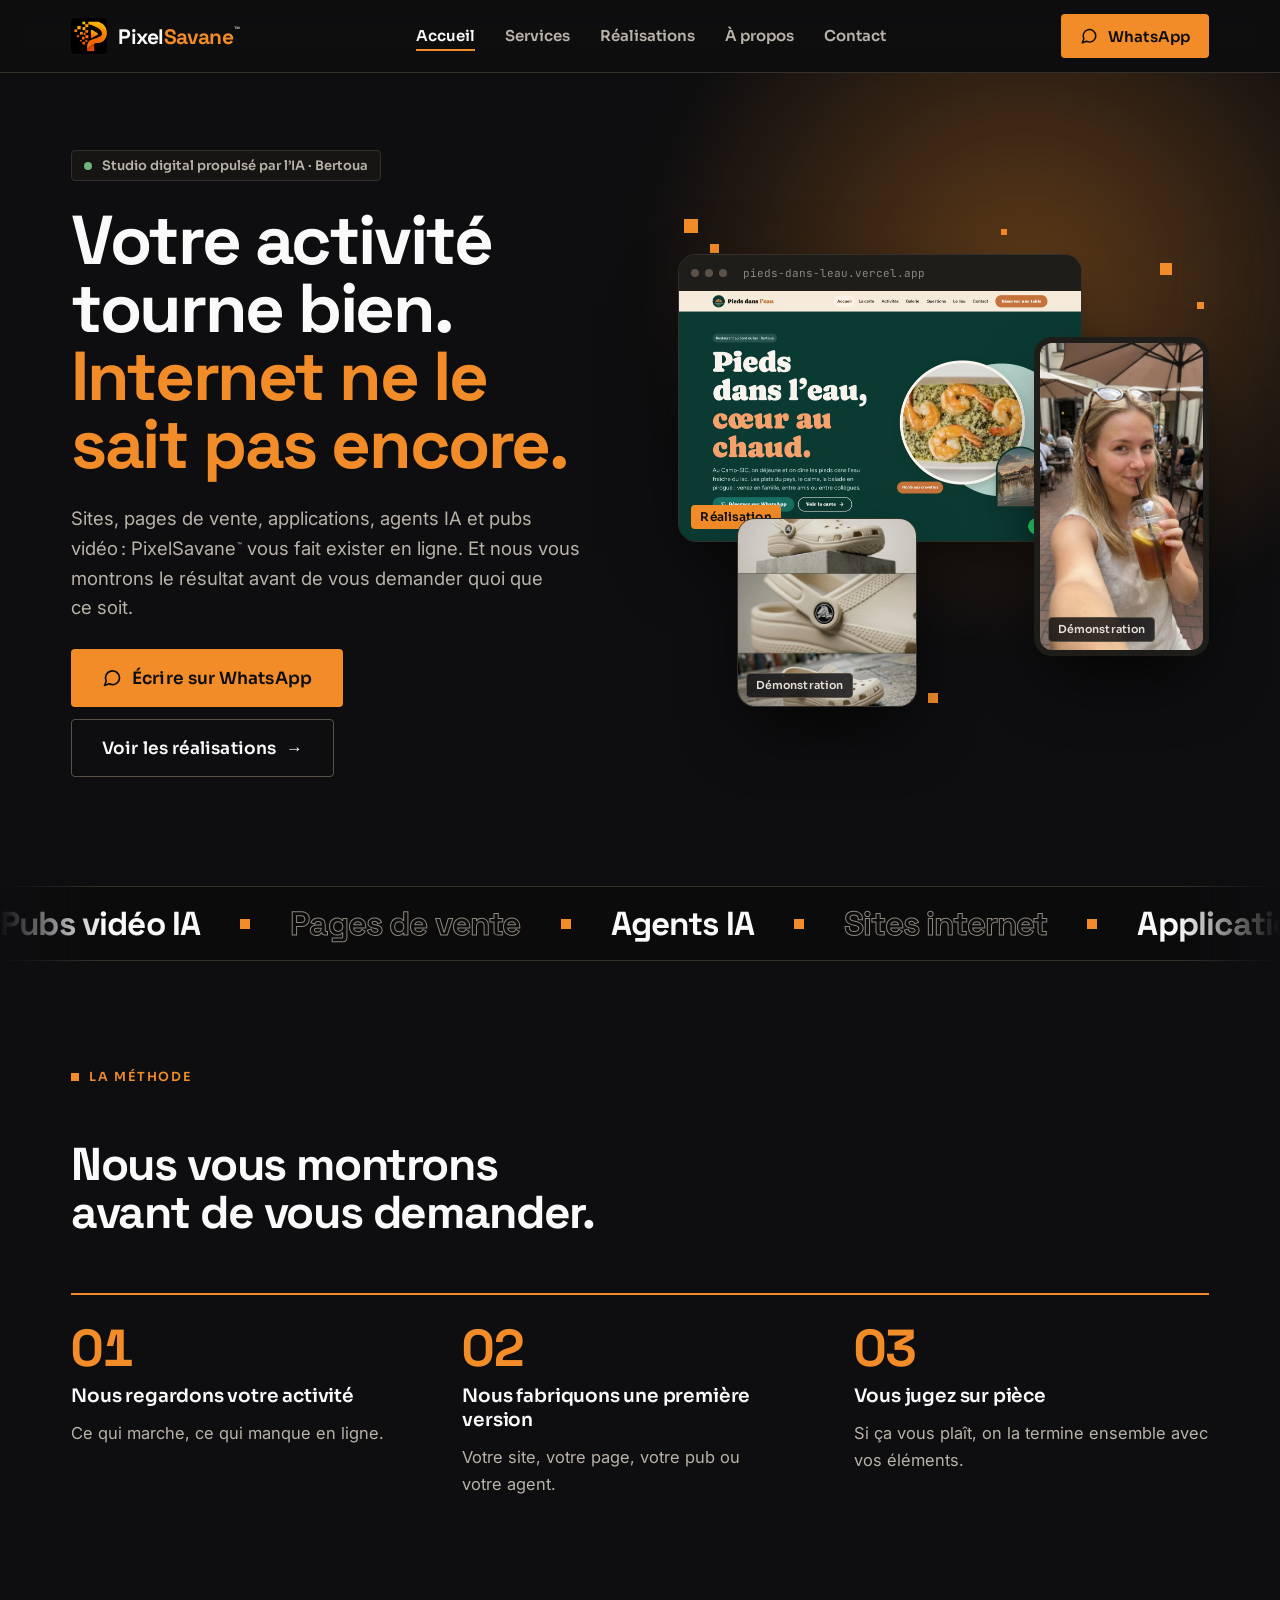
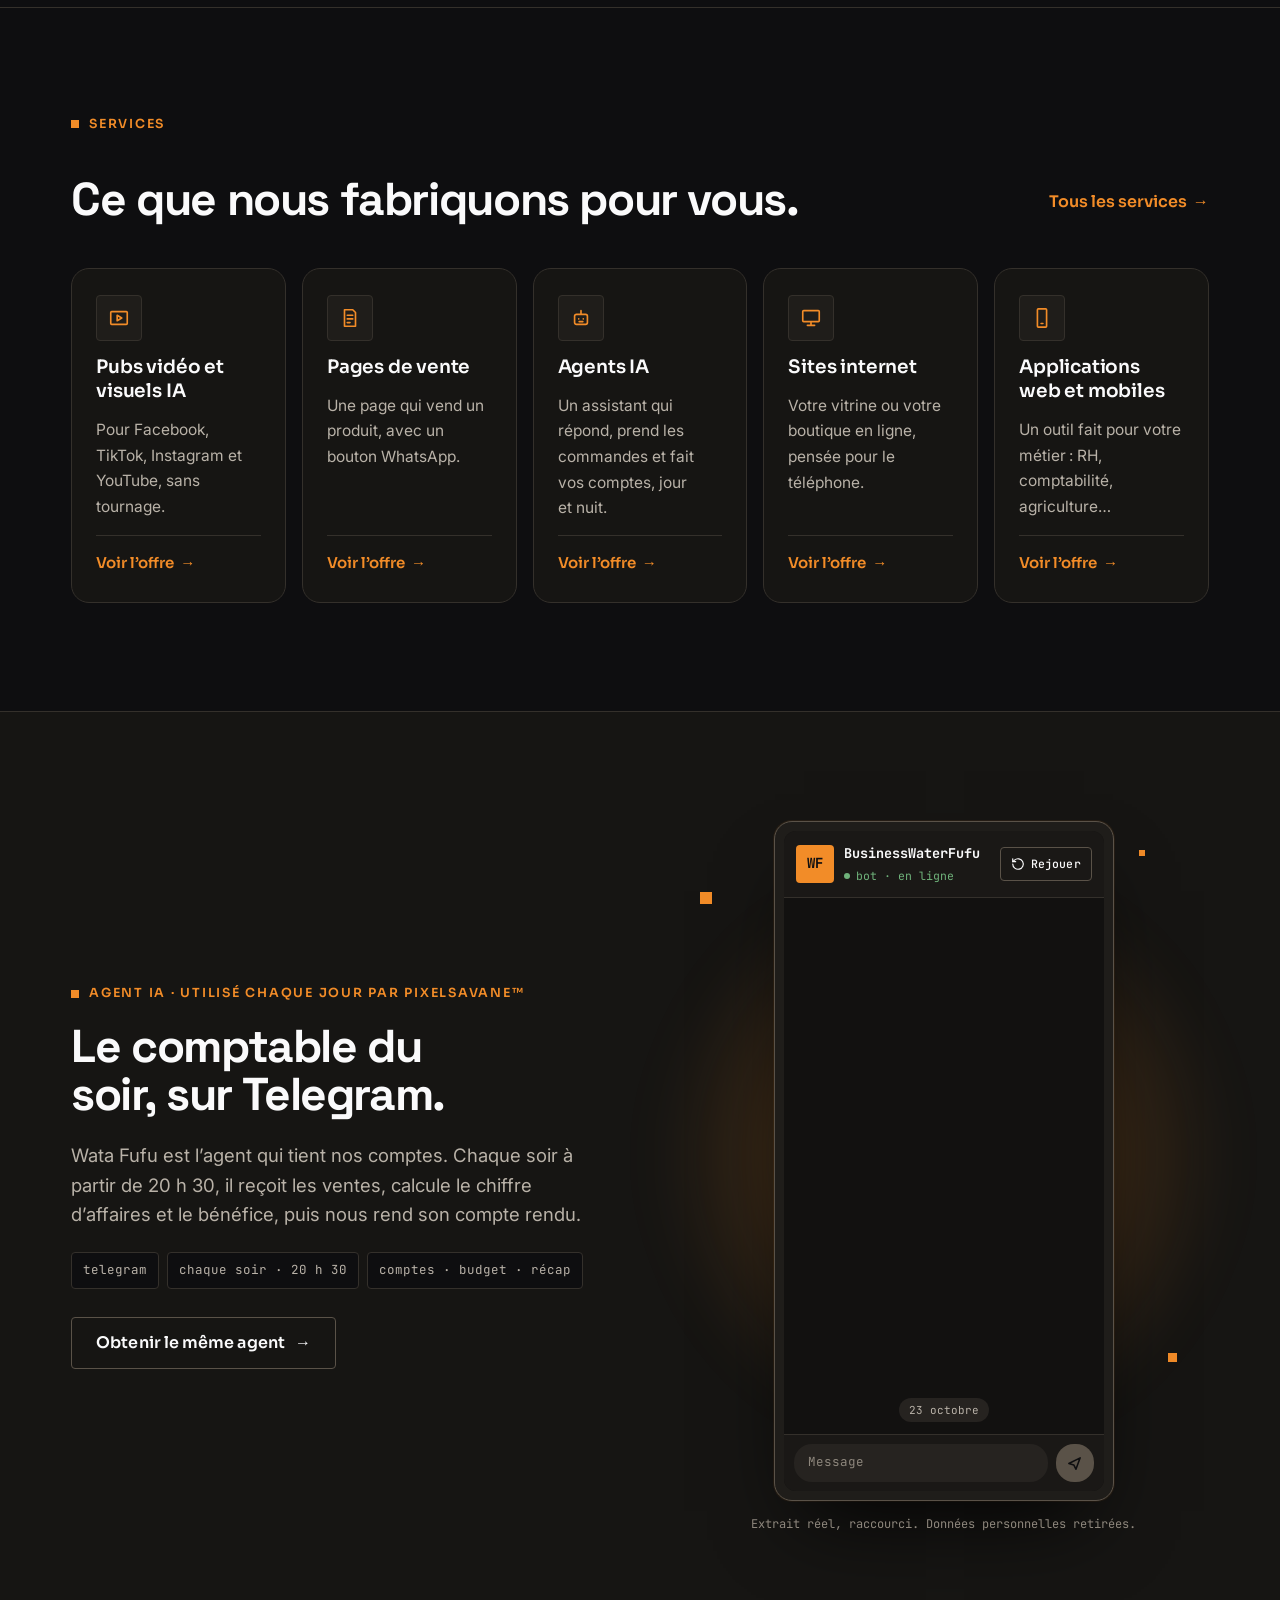
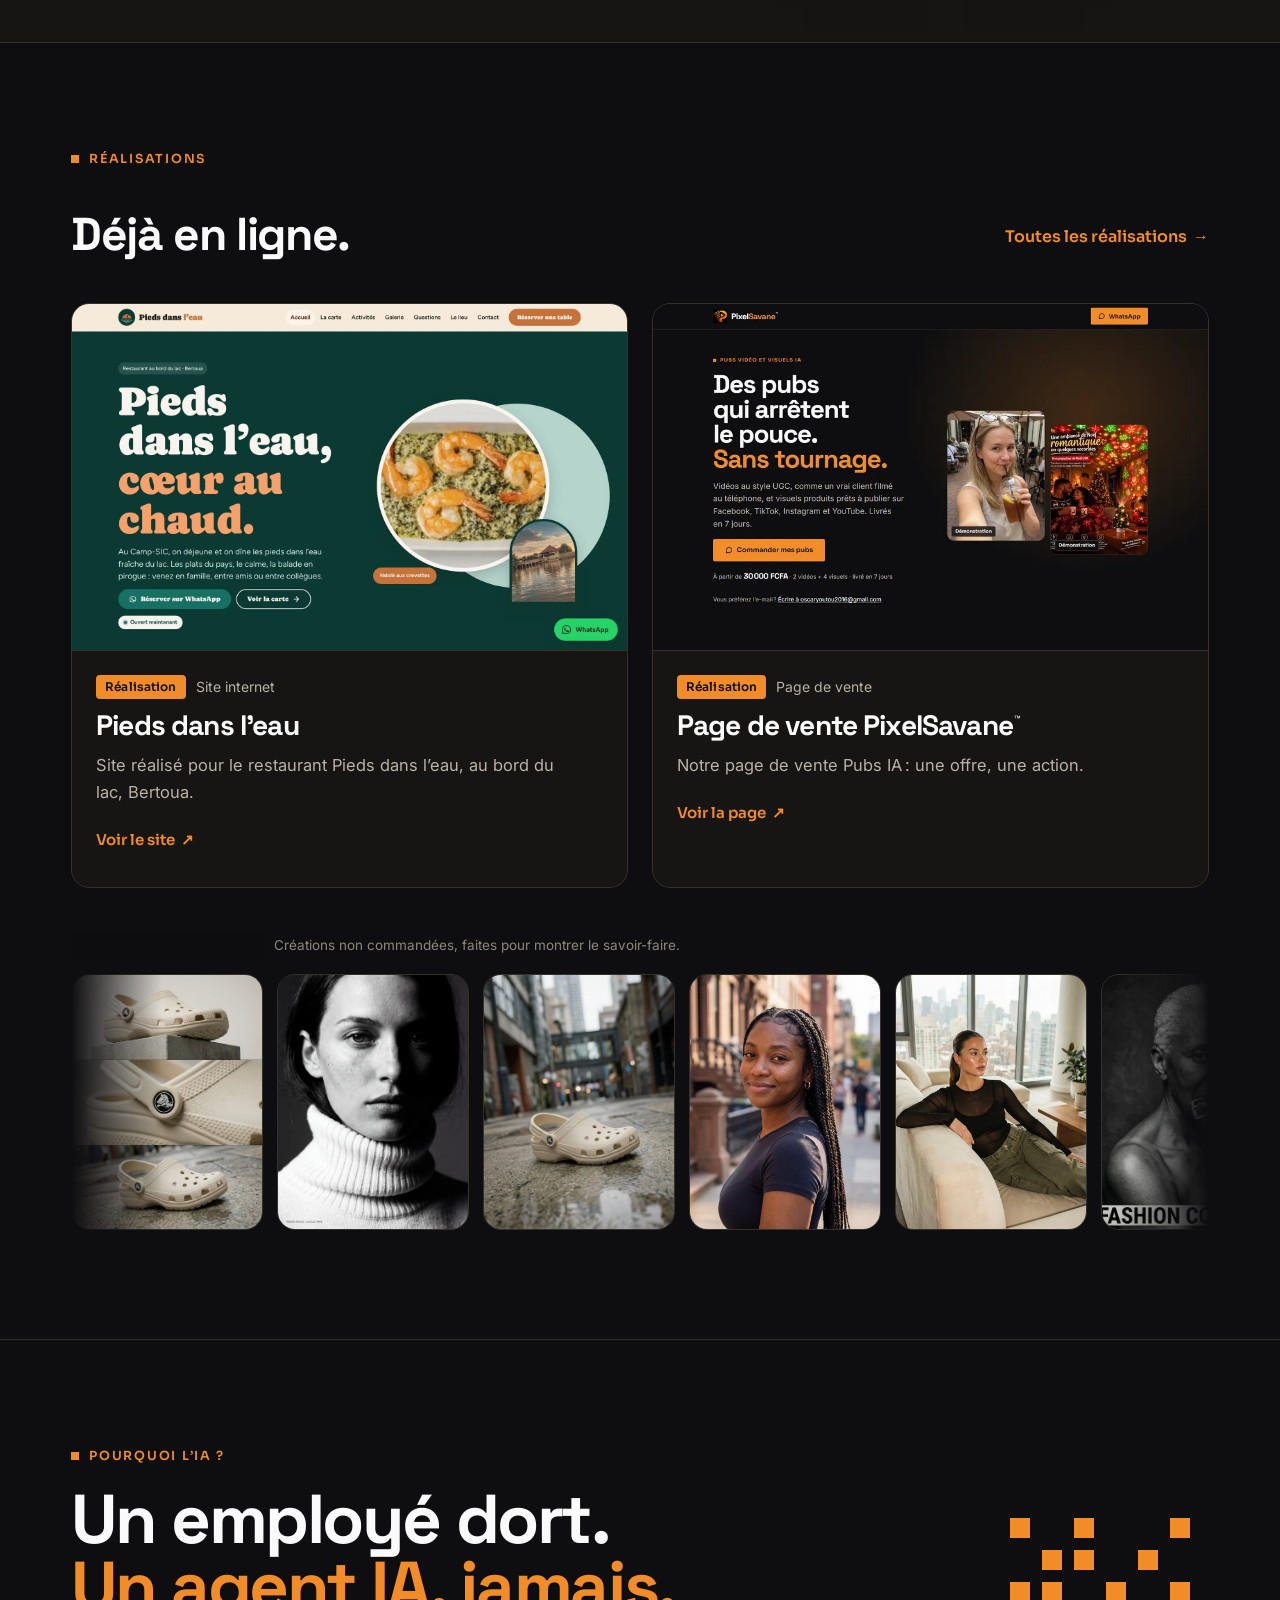
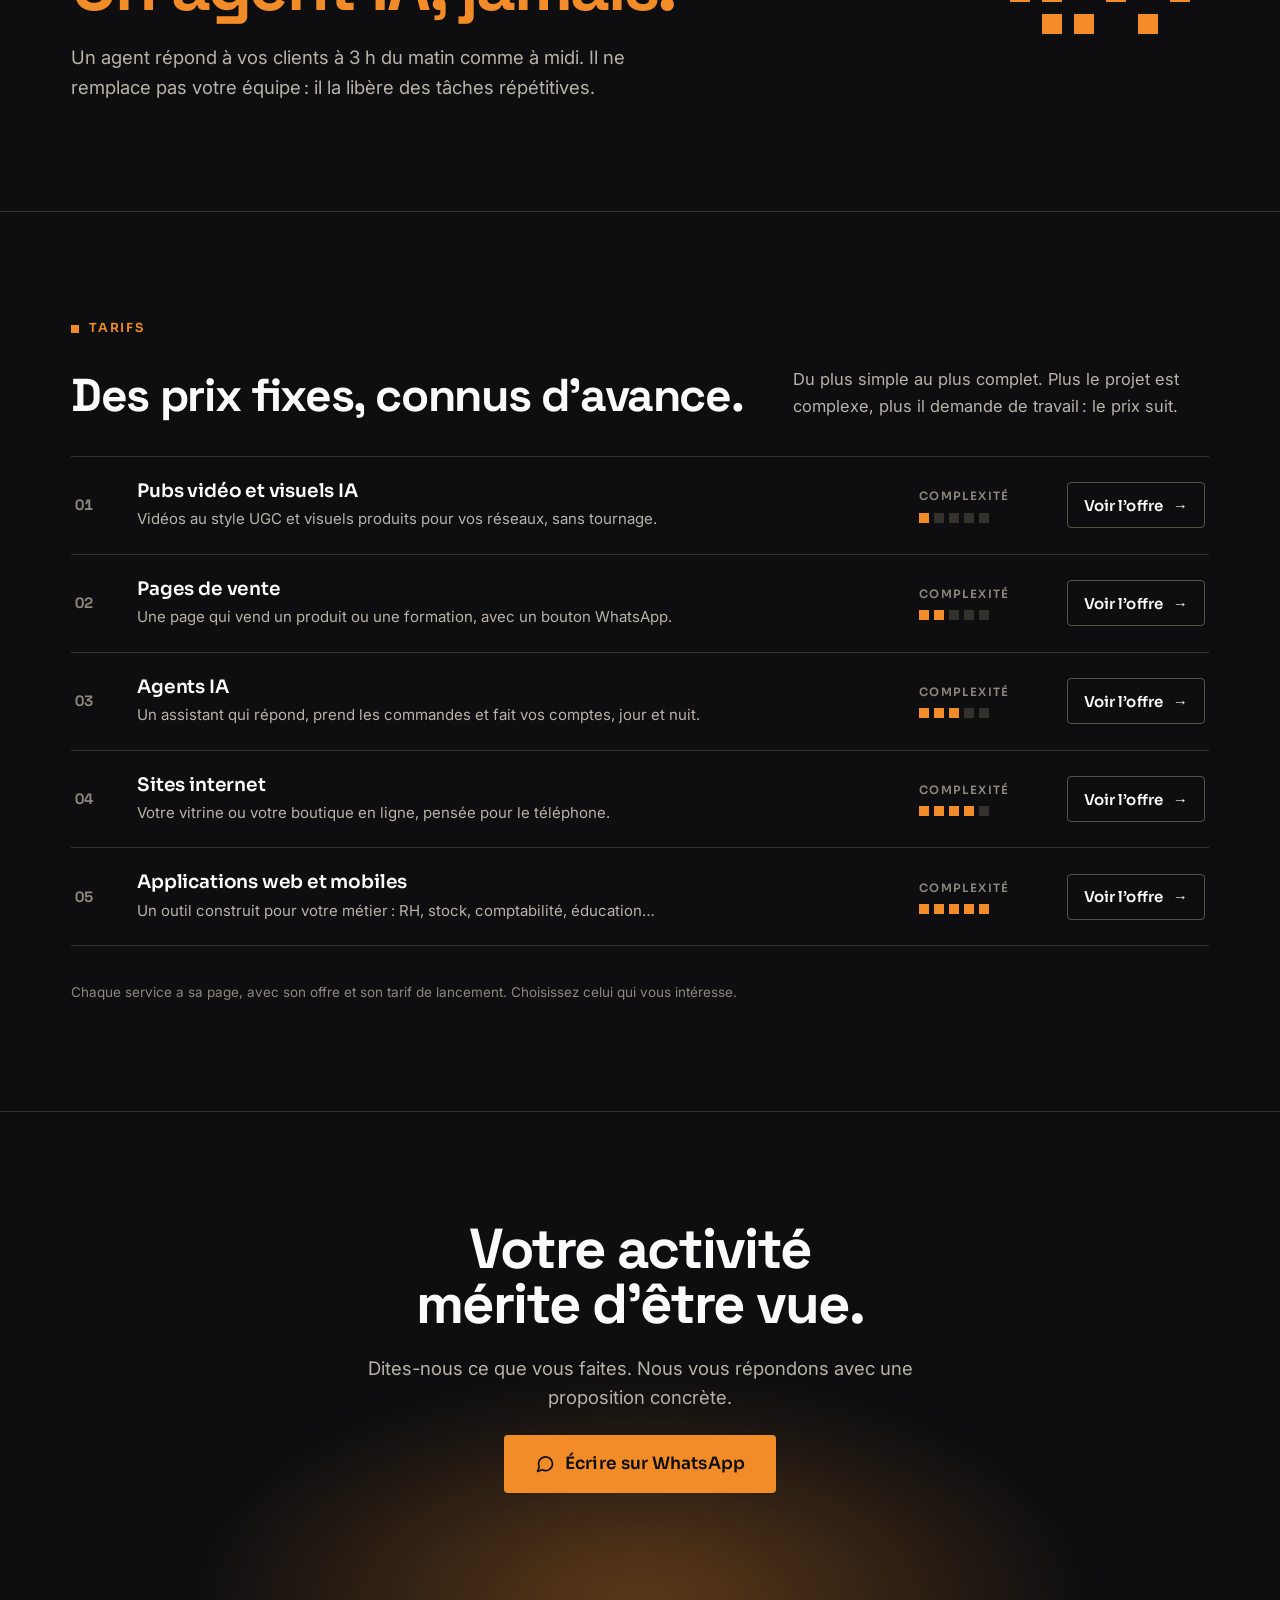
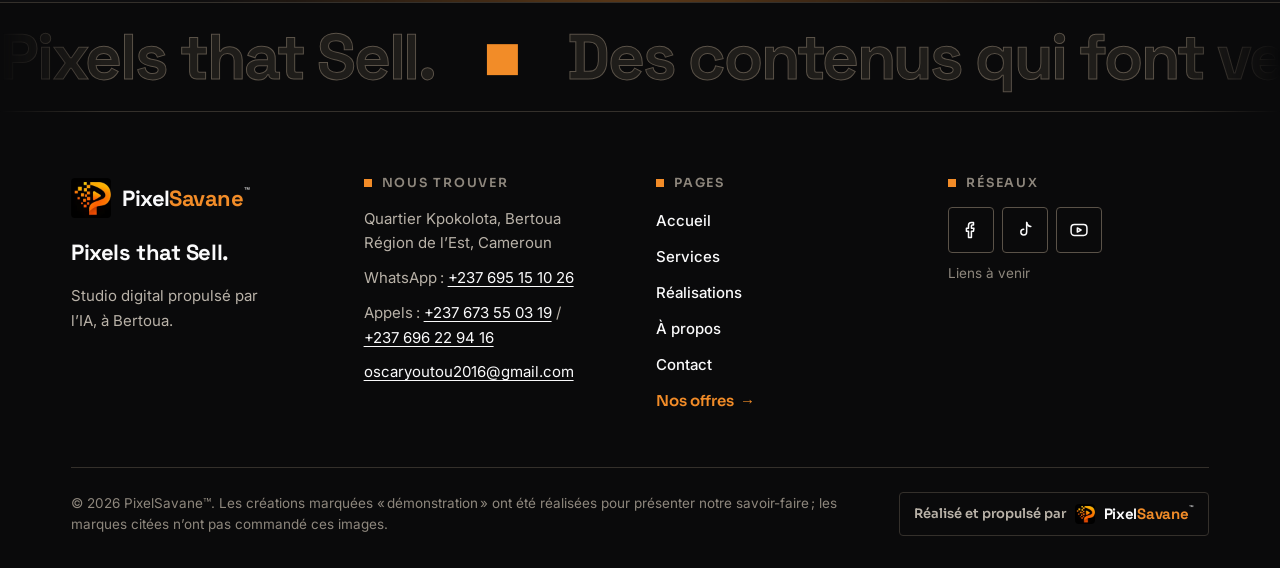
==== commit 002feab7: "Add files via upload" ====
--- a/index.html
+++ b/index.html
@@ -37,7 +37,7 @@
 <a href="a-propos.html">À propos</a>
 <a href="contact.html">Contact</a>
 </nav>
-<a href="https://wa.me/237696229416" data-wa="Bonjour PixelSavane, j’ai un projet :" class="ps-btn ps-btn--o ps-hd__btn ps-only-d"><svg class="ps-i18" viewBox="0 0 24 24" fill="none" stroke="currentColor" stroke-width="2" stroke-linecap="round" stroke-linejoin="round" aria-hidden="true"><path d="M21 11.5a8.4 8.4 0 0 1-12.4 7.4L3 21l2.1-5.4A8.4 8.4 0 1 1 21 11.5z"></path></svg>WhatsApp</a>
+<a href="https://wa.me/237695151026" data-wa="Bonjour PixelSavane, j’ai un projet :" class="ps-btn ps-btn--o ps-hd__btn ps-only-d"><svg class="ps-i18" viewBox="0 0 24 24" fill="none" stroke="currentColor" stroke-width="2" stroke-linecap="round" stroke-linejoin="round" aria-hidden="true"><path d="M21 11.5a8.4 8.4 0 0 1-12.4 7.4L3 21l2.1-5.4A8.4 8.4 0 1 1 21 11.5z"></path></svg>WhatsApp</a>
 <button type="button" class="ps-btn ps-btn--line ps-hd__btn ps-hd__menu ps-only-m" aria-expanded="false" aria-controls="ps-menu" data-menu><svg class="ps-i18" viewBox="0 0 24 24" fill="none" stroke="currentColor" stroke-width="2" stroke-linecap="round" aria-hidden="true"><path d="M4 7h16M4 12h16M4 17h16"></path></svg><span>Menu</span></button>
 </div>
 <nav id="ps-menu" class="ps-only-m" aria-label="Menu principal" hidden>
@@ -46,7 +46,7 @@
 <a href="realisations.html" class="ps-mlink ps-pop" style="--d:.1s"><span>Réalisations</span><small aria-hidden="true">03</small></a>
 <a href="a-propos.html" class="ps-mlink ps-pop" style="--d:.15s"><span>À propos</span><small aria-hidden="true">04</small></a>
 <a href="contact.html" class="ps-mlink ps-pop" style="--d:.2s"><span>Contact</span><small aria-hidden="true">05</small></a>
-<a href="https://wa.me/237696229416" data-wa="Bonjour PixelSavane, j’ai un projet :" class="ps-btn ps-btn--o ps-pop" style="--d:.3s;margin-top:20px;width:100%"><svg viewBox="0 0 24 24" fill="none" stroke="currentColor" stroke-width="2" stroke-linecap="round" stroke-linejoin="round" aria-hidden="true"><path d="M21 11.5a8.4 8.4 0 0 1-12.4 7.4L3 21l2.1-5.4A8.4 8.4 0 1 1 21 11.5z"></path></svg>Écrire sur WhatsApp</a>
+<a href="https://wa.me/237695151026" data-wa="Bonjour PixelSavane, j’ai un projet :" class="ps-btn ps-btn--o ps-pop" style="--d:.3s;margin-top:20px;width:100%"><svg viewBox="0 0 24 24" fill="none" stroke="currentColor" stroke-width="2" stroke-linecap="round" stroke-linejoin="round" aria-hidden="true"><path d="M21 11.5a8.4 8.4 0 0 1-12.4 7.4L3 21l2.1-5.4A8.4 8.4 0 1 1 21 11.5z"></path></svg>Écrire sur WhatsApp</a>
 <a href="index.html#tarifs" class="ps-btn ps-btn--tarif ps-pop" style="--d:.36s;margin-top:10px;width:100%">Nos offres <span class="ps-arr" aria-hidden="true">→</span></a>
 </nav>
 </header>
@@ -62,7 +62,7 @@
 <h1 id="titre-accueil" class="ps-h1"><span class="ps-in" style="--d:.08s;display:block">Votre activité tourne&nbsp;bien.</span><span class="ps-in ps-acc" style="--d:.22s;display:block">Internet ne le sait pas&nbsp;encore.</span></h1>
 <p class="ps-lead ps-in" style="--d:.36s">Sites, pages de vente, applications, agents IA et pubs vidéo&#8239;: PixelSavane<sup class="ps-tm">™</sup> vous fait exister en ligne. Et nous vous montrons le résultat avant de vous demander quoi que ce soit.</p>
 <div class="ps-btns ps-in" style="--d:.5s;width:100%">
-<a href="https://wa.me/237696229416" data-wa="Bonjour PixelSavane, j’ai un projet :" class="ps-btn ps-btn--o ps-btn--xl"><svg viewBox="0 0 24 24" fill="none" stroke="currentColor" stroke-width="2" stroke-linecap="round" stroke-linejoin="round" aria-hidden="true"><path d="M21 11.5a8.4 8.4 0 0 1-12.4 7.4L3 21l2.1-5.4A8.4 8.4 0 1 1 21 11.5z"></path></svg>Écrire sur WhatsApp</a>
+<a href="https://wa.me/237695151026" data-wa="Bonjour PixelSavane, j’ai un projet :" class="ps-btn ps-btn--o ps-btn--xl"><svg viewBox="0 0 24 24" fill="none" stroke="currentColor" stroke-width="2" stroke-linecap="round" stroke-linejoin="round" aria-hidden="true"><path d="M21 11.5a8.4 8.4 0 0 1-12.4 7.4L3 21l2.1-5.4A8.4 8.4 0 1 1 21 11.5z"></path></svg>Écrire sur WhatsApp</a>
 <a href="realisations.html" class="ps-btn ps-btn--line ps-btn--xl">Voir les réalisations <span class="ps-arr" aria-hidden="true">→</span></a>
 </div>
 </div>
@@ -318,7 +318,7 @@
 <div class="ps-wrap ps-rv ps-final">
 <h2 id="titre-appel" class="ps-h1">Votre activité mérite d’être&nbsp;vue.</h2>
 <p class="ps-lead" style="text-align:center">Dites-nous ce que vous faites. Nous vous répondons avec une proposition concrète.</p>
-<a href="https://wa.me/237696229416" data-wa="Bonjour PixelSavane, voici ce que je fais :" class="ps-btn ps-btn--o ps-btn--xl"><svg viewBox="0 0 24 24" fill="none" stroke="currentColor" stroke-width="2" stroke-linecap="round" stroke-linejoin="round" aria-hidden="true"><path d="M21 11.5a8.4 8.4 0 0 1-12.4 7.4L3 21l2.1-5.4A8.4 8.4 0 1 1 21 11.5z"></path></svg>Écrire sur WhatsApp</a>
+<a href="https://wa.me/237695151026" data-wa="Bonjour PixelSavane, voici ce que je fais :" class="ps-btn ps-btn--o ps-btn--xl"><svg viewBox="0 0 24 24" fill="none" stroke="currentColor" stroke-width="2" stroke-linecap="round" stroke-linejoin="round" aria-hidden="true"><path d="M21 11.5a8.4 8.4 0 0 1-12.4 7.4L3 21l2.1-5.4A8.4 8.4 0 1 1 21 11.5z"></path></svg>Écrire sur WhatsApp</a>
 </div>
 </section>
 
@@ -338,7 +338,7 @@
 <div class="ps-col" style="--g:10px">
 <h2 class="ps-eye ps-ft-h">Nous trouver</h2>
 <p class="ps-p">Quartier Kpokolota, Bertoua<br>Région de l’Est, Cameroun</p>
-<p class="ps-p">WhatsApp&#8239;: <a href="https://wa.me/237696229416" class="ps-ft-a">+237 696 22 94 16</a></p>
+<p class="ps-p">WhatsApp&#8239;: <a href="https://wa.me/237695151026" class="ps-ft-a">+237 695 15 10 26</a></p>
 <p class="ps-p">Appels&#8239;: <a href="tel:+237673550319" class="ps-ft-a">+237 673 55 03 19</a> / <a href="tel:+237696229416" class="ps-ft-a">+237 696 22 94 16</a></p>
 <p class="ps-p"><a href="mailto:oscaryoutou2016@gmail.com" class="ps-ft-mail">oscaryoutou2016@gmail.com</a></p>
 </div>
@@ -369,7 +369,7 @@
 </footer>
 
 <div class="ps-only-m ps-mbar">
-<a href="https://wa.me/237696229416" data-wa="Bonjour PixelSavane, j’ai un projet :" class="ps-btn ps-btn--o"><svg viewBox="0 0 24 24" fill="none" stroke="currentColor" stroke-width="2" stroke-linecap="round" stroke-linejoin="round" aria-hidden="true"><path d="M21 11.5a8.4 8.4 0 0 1-12.4 7.4L3 21l2.1-5.4A8.4 8.4 0 1 1 21 11.5z"></path></svg>Écrire sur WhatsApp</a>
+<a href="https://wa.me/237695151026" data-wa="Bonjour PixelSavane, j’ai un projet :" class="ps-btn ps-btn--o"><svg viewBox="0 0 24 24" fill="none" stroke="currentColor" stroke-width="2" stroke-linecap="round" stroke-linejoin="round" aria-hidden="true"><path d="M21 11.5a8.4 8.4 0 0 1-12.4 7.4L3 21l2.1-5.4A8.4 8.4 0 1 1 21 11.5z"></path></svg>Écrire sur WhatsApp</a>
 </div>
 </div>
 </body>
--- a/assets/css/pixelsavane.css
+++ b/assets/css/pixelsavane.css
@@ -467,6 +467,7 @@
 .pv-offre{width:100%;max-width:560px;padding:clamp(26px,4cqi,40px);gap:18px;align-items:center;border-color:var(--o);box-shadow:0 0 60px -24px rgba(242,140,40,.45)}
 .ps-vente .pv-offre.ps-card:hover{border-color:var(--o);box-shadow:0 0 60px -24px rgba(242,140,40,.45)}
 .pv-offre .ps-formule__prix{justify-content:center;font-size:clamp(44px,5cqi,60px)}
+.pv-offre .ps-formule__prix small{flex-basis:100%;text-align:center;margin-bottom:6px;font-size:16px;color:var(--t2)}
 .pv-offre .ps-checks{align-self:stretch;text-align:left}
 .pv-offre>.ps-btn{width:100%}
 .pv-offre .pv-paiement{justify-content:center}
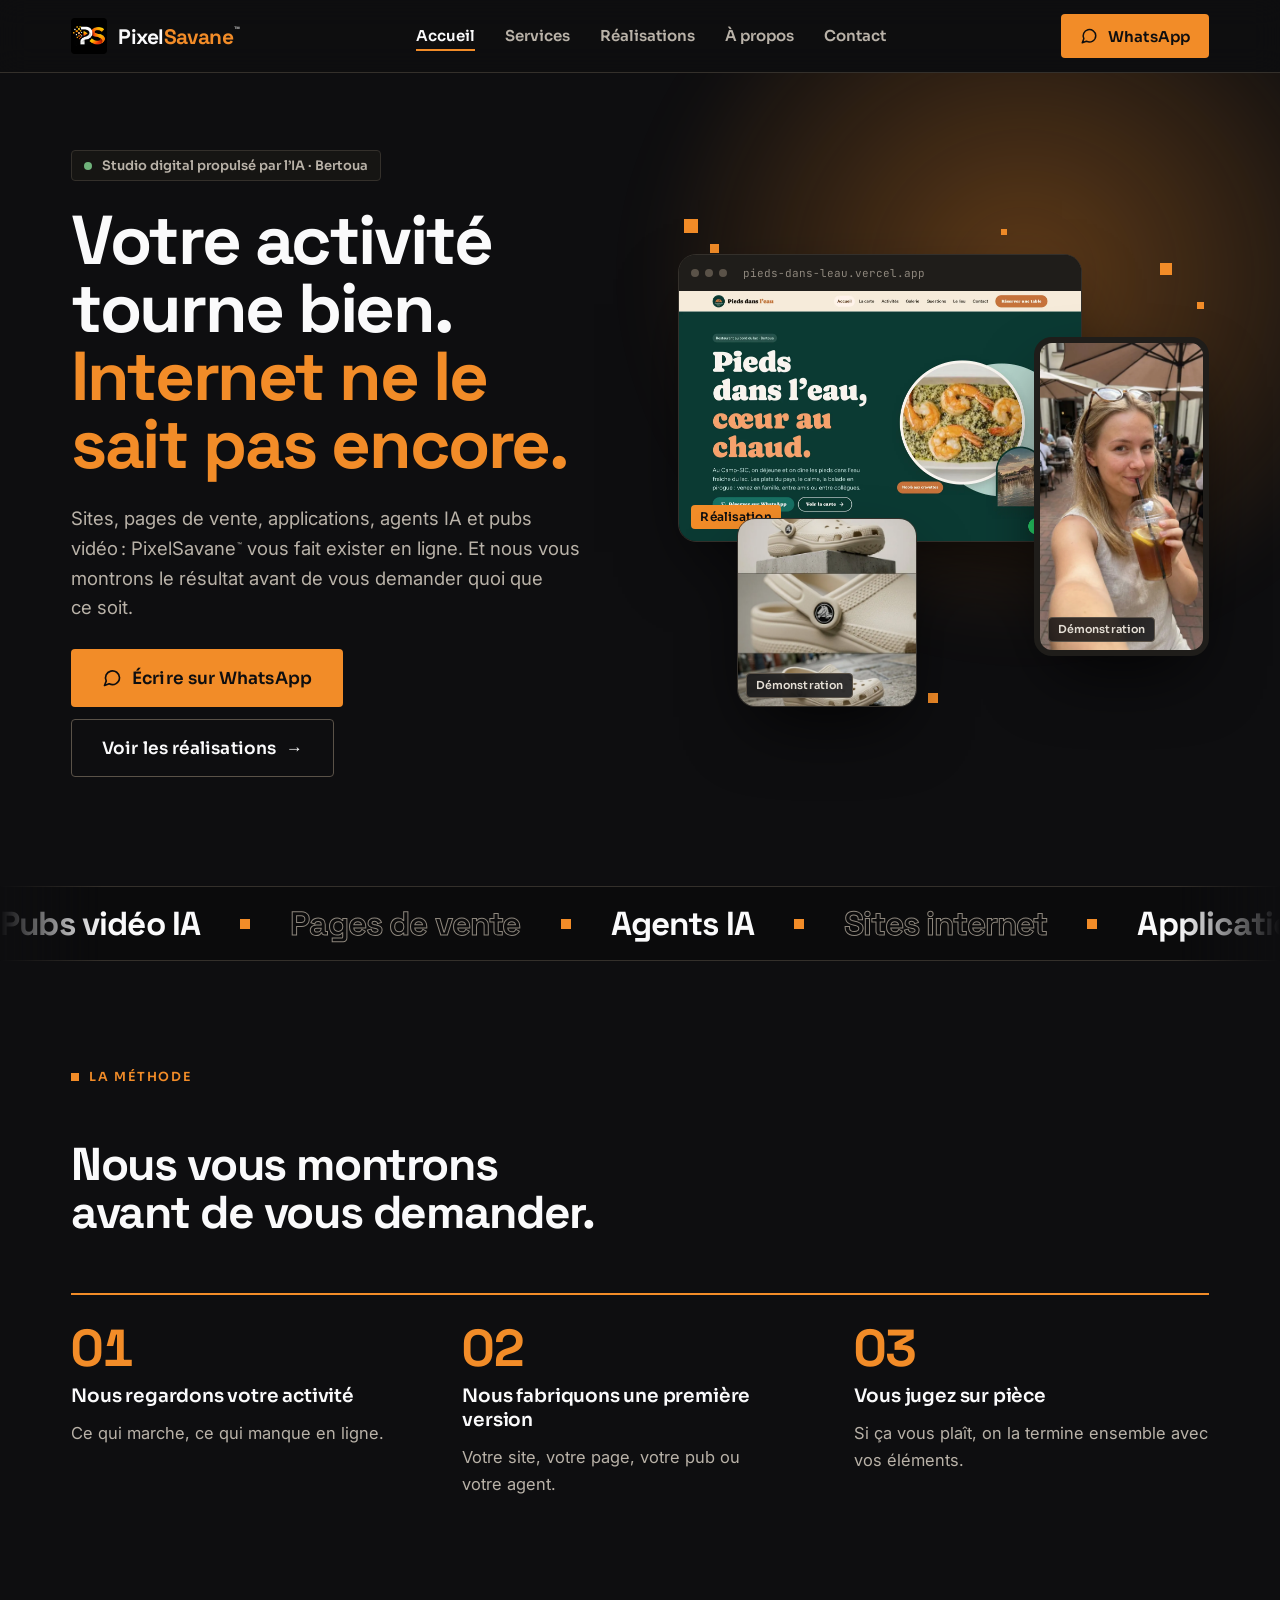
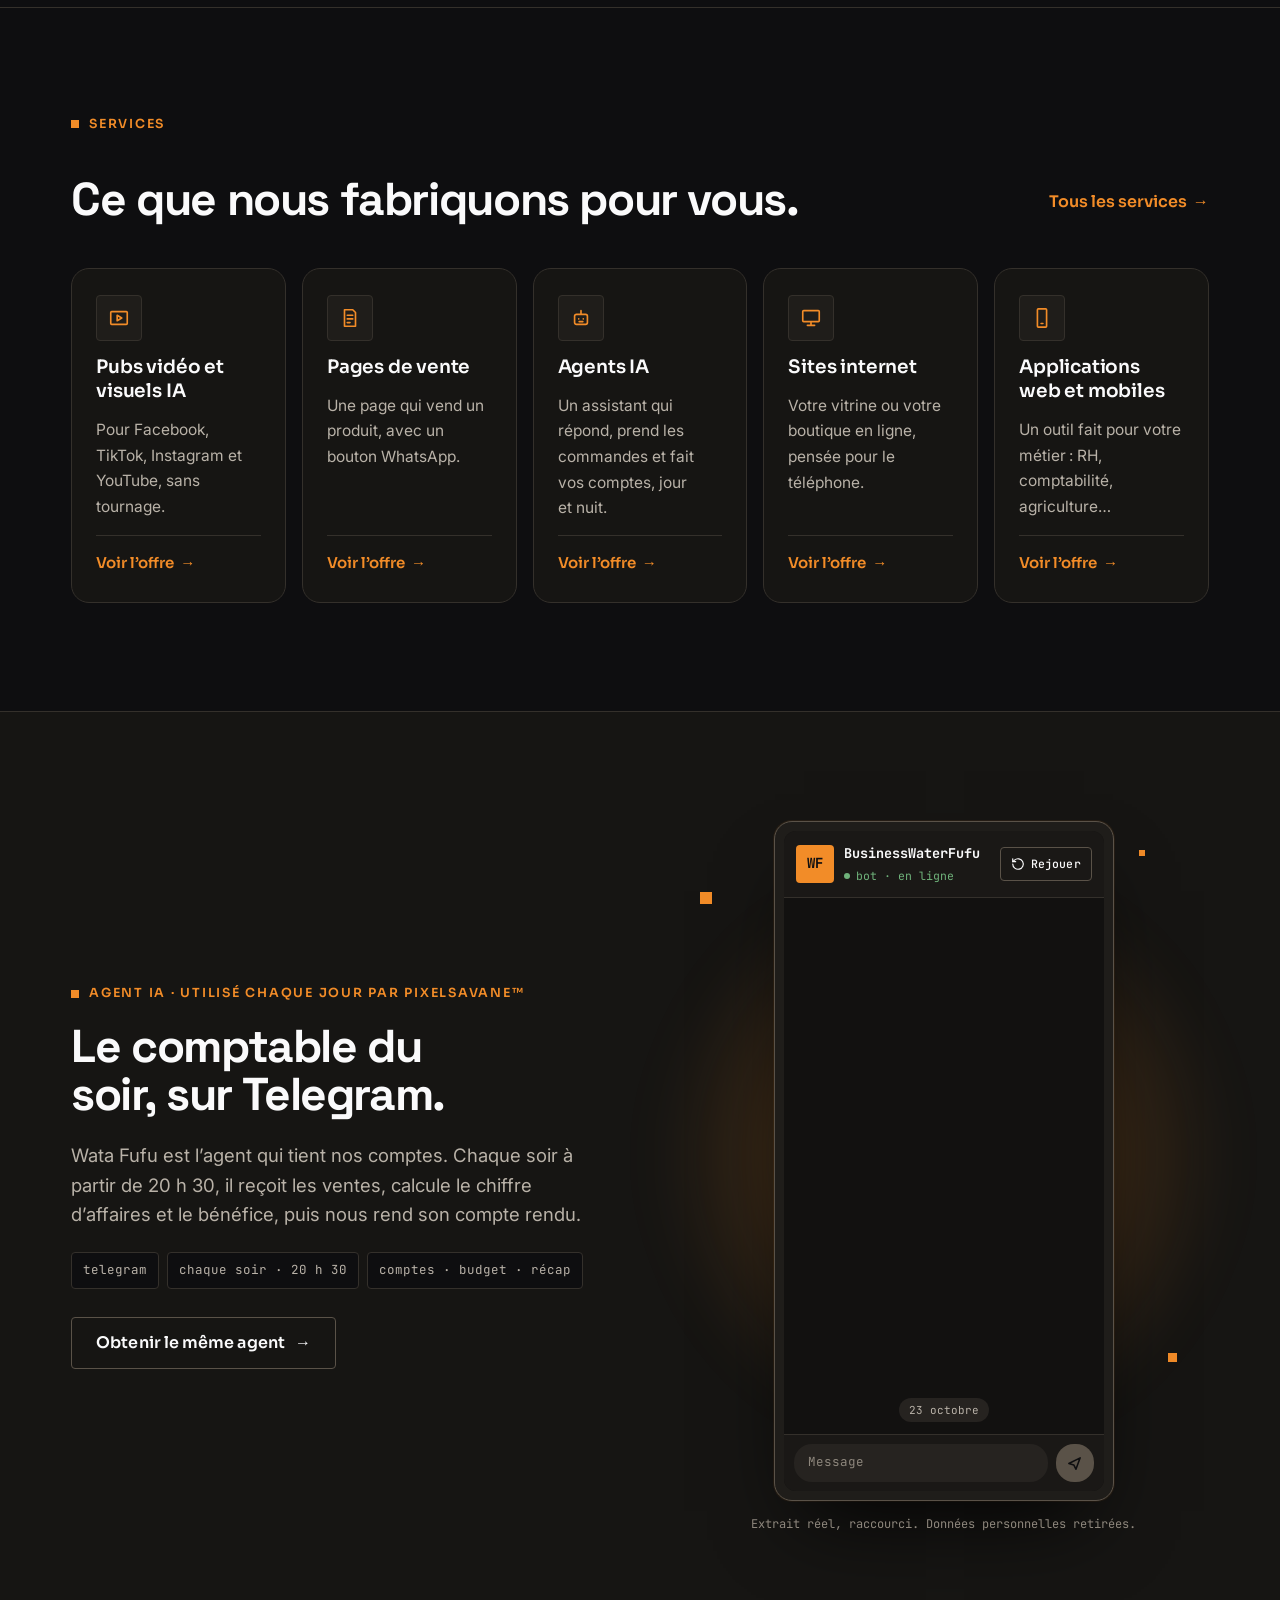
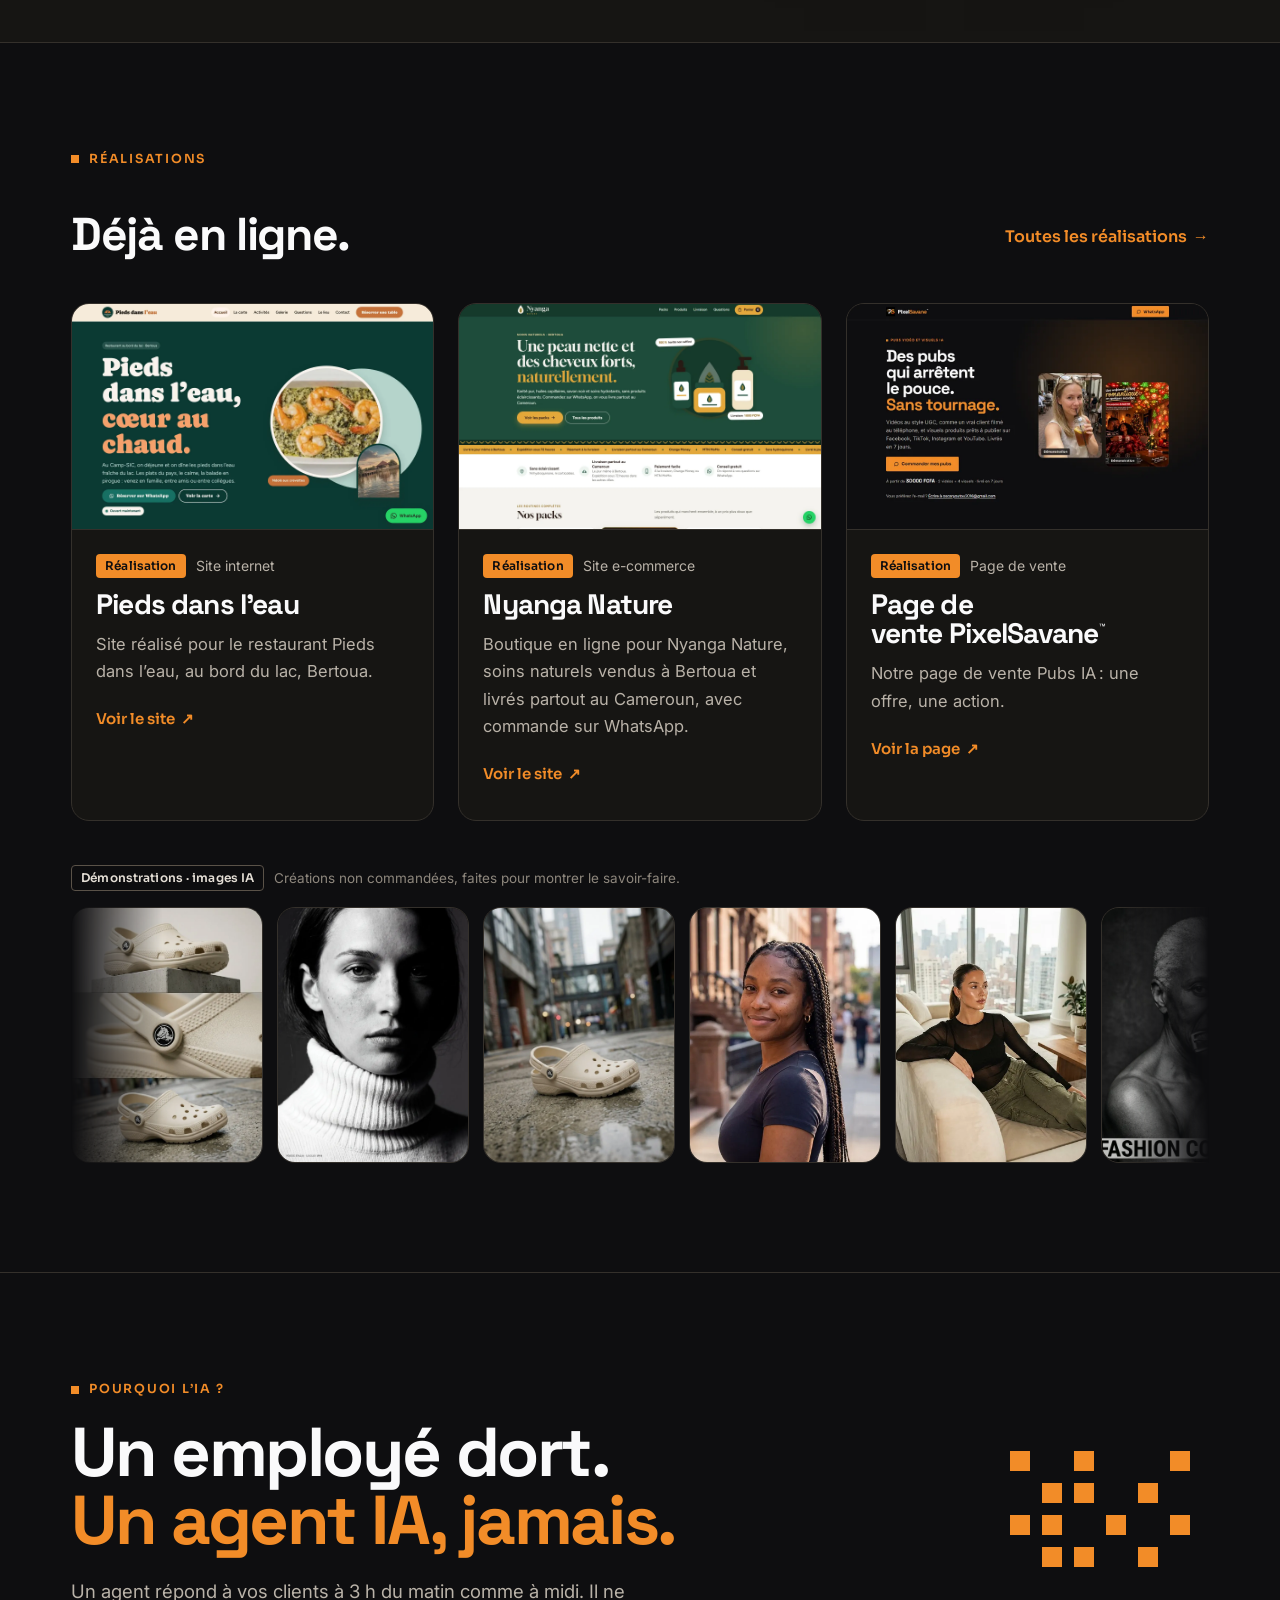
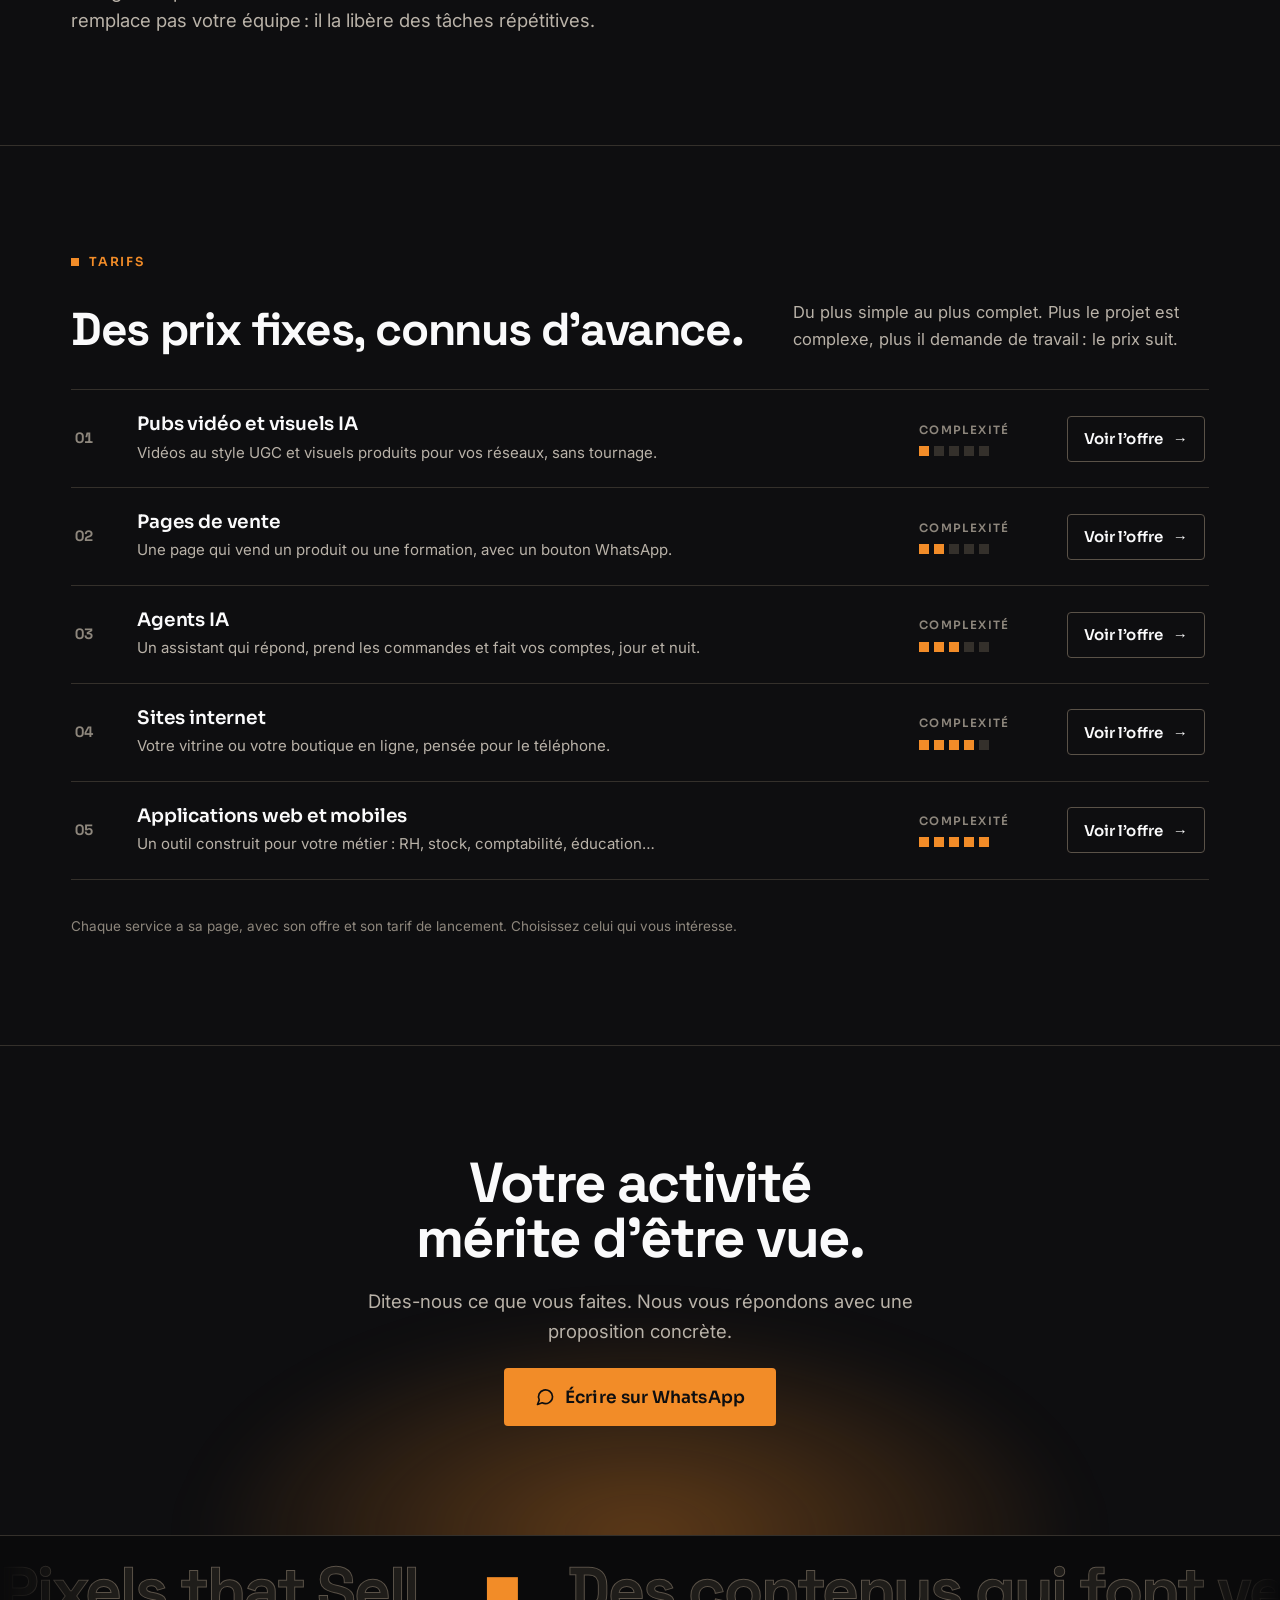
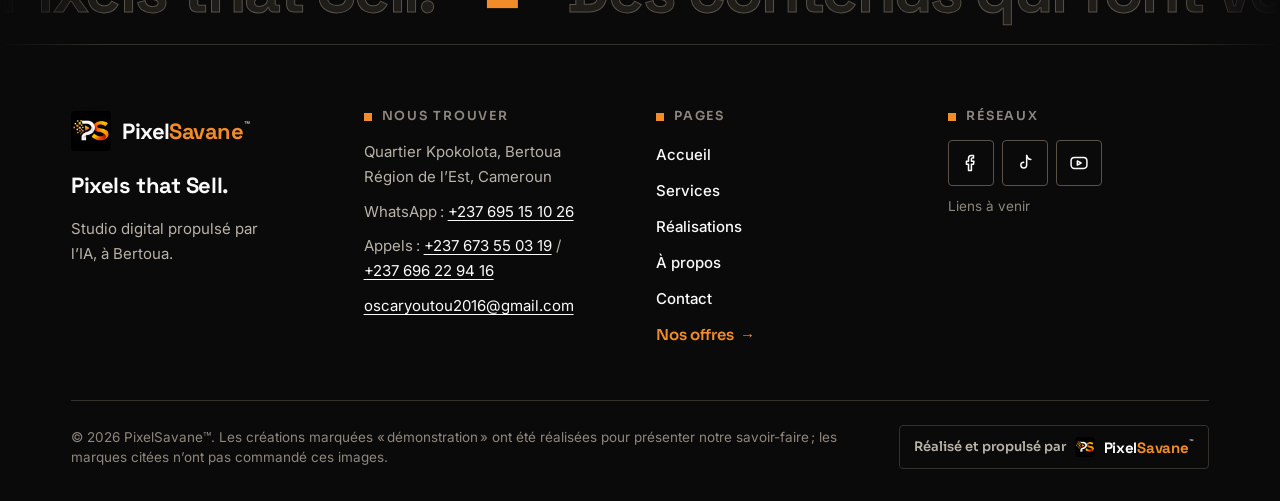
==== commit 8eb96ac2: "Portfolio : ajout de la boutique Nyanga Nature" ====
--- a/index.html
+++ b/index.html
@@ -1,376 +1,385 @@
-<!doctype html>
-<html lang="fr">
-<head>
-<meta charset="utf-8">
-<meta name="viewport" content="width=device-width, initial-scale=1">
-<title>PixelSavane™ · Studio digital propulsé par l’IA à Bertoua</title>
-<meta name="description" content="Sites, pages de vente, applications, agents IA et pubs vidéo : PixelSavane vous fait exister en ligne. Studio digital propulsé par l’IA, à Bertoua (Cameroun).">
-<meta name="theme-color" content="#0E0E10">
-<link rel="canonical" href="https://pixelsavane-site.vercel.app/">
-<meta property="og:url" content="https://pixelsavane-site.vercel.app/">
-<meta property="og:type" content="website">
-<meta property="og:locale" content="fr_FR">
-<meta property="og:site_name" content="PixelSavane">
-<meta property="og:title" content="PixelSavane™ · Votre activité tourne bien. Internet ne le sait pas encore.">
-<meta property="og:description" content="Sites, pages de vente, applications, agents IA et pubs vidéo. Nous vous montrons le résultat avant de vous demander quoi que ce soit.">
-<meta property="og:image" content="https://pixelsavane-site.vercel.app/assets/img/real-pieds-dans-leau.jpg">
-<link rel="icon" type="image/png" href="assets/img/icone.png">
-<link rel="preconnect" href="https://fonts.googleapis.com">
-<link rel="preconnect" href="https://fonts.gstatic.com" crossorigin>
-<link rel="stylesheet" href="https://fonts.googleapis.com/css2?family=Inter:wght@400;500;600&amp;family=JetBrains+Mono:wght@400;500;700&amp;family=Sora:wght@400;600&amp;family=Space+Grotesk:wght@500;700&amp;display=swap">
-<link rel="stylesheet" href="assets/css/pixelsavane.css">
-<script src="assets/js/config.js" defer></script>
-<script src="assets/js/main.js" defer></script>
-</head>
-<body>
-<div class="ps">
-<a class="ps-skip" href="#contenu">Aller au contenu</a>
-
-<div class="ps-top">
-<header class="ps-hd">
-<div class="ps-wrap ps-hd__bar">
-<a href="index.html" class="ps-logo" aria-label="PixelSavane, accueil"><img src="assets/img/icone.png" alt="" width="36" height="36"><span class="ps-logo__nom">Pixel<span>Savane</span><sup class="ps-tm">™</sup></span></a>
-<nav class="ps-nav ps-only-d" aria-label="Menu principal">
-<a href="index.html" aria-current="page">Accueil</a>
-<a href="services.html">Services</a>
-<a href="realisations.html">Réalisations</a>
-<a href="a-propos.html">À propos</a>
-<a href="contact.html">Contact</a>
-</nav>
-<a href="https://wa.me/237695151026" data-wa="Bonjour PixelSavane, j’ai un projet :" class="ps-btn ps-btn--o ps-hd__btn ps-only-d"><svg class="ps-i18" viewBox="0 0 24 24" fill="none" stroke="currentColor" stroke-width="2" stroke-linecap="round" stroke-linejoin="round" aria-hidden="true"><path d="M21 11.5a8.4 8.4 0 0 1-12.4 7.4L3 21l2.1-5.4A8.4 8.4 0 1 1 21 11.5z"></path></svg>WhatsApp</a>
-<button type="button" class="ps-btn ps-btn--line ps-hd__btn ps-hd__menu ps-only-m" aria-expanded="false" aria-controls="ps-menu" data-menu><svg class="ps-i18" viewBox="0 0 24 24" fill="none" stroke="currentColor" stroke-width="2" stroke-linecap="round" aria-hidden="true"><path d="M4 7h16M4 12h16M4 17h16"></path></svg><span>Menu</span></button>
-</div>
-<nav id="ps-menu" class="ps-only-m" aria-label="Menu principal" hidden>
-<a href="index.html" aria-current="page" class="ps-mlink ps-pop" style="--d:0s"><span>Accueil</span><small aria-hidden="true">01</small></a>
-<a href="services.html" class="ps-mlink ps-pop" style="--d:.05s"><span>Services</span><small aria-hidden="true">02</small></a>
-<a href="realisations.html" class="ps-mlink ps-pop" style="--d:.1s"><span>Réalisations</span><small aria-hidden="true">03</small></a>
-<a href="a-propos.html" class="ps-mlink ps-pop" style="--d:.15s"><span>À propos</span><small aria-hidden="true">04</small></a>
-<a href="contact.html" class="ps-mlink ps-pop" style="--d:.2s"><span>Contact</span><small aria-hidden="true">05</small></a>
-<a href="https://wa.me/237695151026" data-wa="Bonjour PixelSavane, j’ai un projet :" class="ps-btn ps-btn--o ps-pop" style="--d:.3s;margin-top:20px;width:100%"><svg viewBox="0 0 24 24" fill="none" stroke="currentColor" stroke-width="2" stroke-linecap="round" stroke-linejoin="round" aria-hidden="true"><path d="M21 11.5a8.4 8.4 0 0 1-12.4 7.4L3 21l2.1-5.4A8.4 8.4 0 1 1 21 11.5z"></path></svg>Écrire sur WhatsApp</a>
-<a href="index.html#tarifs" class="ps-btn ps-btn--tarif ps-pop" style="--d:.36s;margin-top:10px;width:100%">Nos offres <span class="ps-arr" aria-hidden="true">→</span></a>
-</nav>
-</header>
-</div>
-
-<main id="contenu">
-
-<section aria-labelledby="titre-accueil" class="ps-sec ps-hero">
-<div class="ps-glow" aria-hidden="true" style="right:-10%;top:-20%;width:60%;height:90%"></div>
-<div class="ps-wrap ps-split" style="position:relative">
-<div class="ps-hero__txt">
-<p class="ps-badge ps-in"><span class="ps-live" aria-hidden="true"></span>Studio digital propulsé par l’IA · Bertoua</p>
-<h1 id="titre-accueil" class="ps-h1"><span class="ps-in" style="--d:.08s;display:block">Votre activité tourne&nbsp;bien.</span><span class="ps-in ps-acc" style="--d:.22s;display:block">Internet ne le sait pas&nbsp;encore.</span></h1>
-<p class="ps-lead ps-in" style="--d:.36s">Sites, pages de vente, applications, agents IA et pubs vidéo&#8239;: PixelSavane<sup class="ps-tm">™</sup> vous fait exister en ligne. Et nous vous montrons le résultat avant de vous demander quoi que ce soit.</p>
-<div class="ps-btns ps-in" style="--d:.5s;width:100%">
-<a href="https://wa.me/237695151026" data-wa="Bonjour PixelSavane, j’ai un projet :" class="ps-btn ps-btn--o ps-btn--xl"><svg viewBox="0 0 24 24" fill="none" stroke="currentColor" stroke-width="2" stroke-linecap="round" stroke-linejoin="round" aria-hidden="true"><path d="M21 11.5a8.4 8.4 0 0 1-12.4 7.4L3 21l2.1-5.4A8.4 8.4 0 1 1 21 11.5z"></path></svg>Écrire sur WhatsApp</a>
-<a href="realisations.html" class="ps-btn ps-btn--line ps-btn--xl">Voir les réalisations <span class="ps-arr" aria-hidden="true">→</span></a>
-</div>
-</div>
-<div class="ps-hero__vis ps-in" style="--d:.25s">
-<span class="ps-px" style="left:1%;top:0;--s:14px;--d:0s"></span>
-<span class="ps-px" style="left:6%;top:5%;--s:9px;--d:.8s"></span>
-<span class="ps-px" style="right:7%;top:9%;--s:12px;--d:1.6s"></span>
-<span class="ps-px" style="right:1%;top:17%;--s:7px;--d:.4s"></span>
-<span class="ps-px" style="left:47%;bottom:1%;--s:10px;--d:1.2s"></span>
-<span class="ps-px" style="right:38%;top:2%;--s:6px;--d:2s"></span>
-<figure class="ps-fig ps-float" style="--t:8s;left:0;top:7%;width:76%;background:var(--s1);box-shadow:0 30px 70px -20px rgba(0,0,0,.75)">
-<div class="ps-browser" aria-hidden="true"><i></i><i></i><i></i><span>pieds-dans-leau.vercel.app</span></div>
-<picture><source srcset="assets/img/real-pieds-dans-leau.webp" type="image/webp"><img src="assets/img/real-pieds-dans-leau.jpg" alt="Site du restaurant Pieds dans l’eau, réalisé par PixelSavane" width="1600" height="1000" style="aspect-ratio:16/10"></picture>
-<figcaption class="ps-tag ps-tag--r" style="position:absolute;left:12px;bottom:12px">Réalisation</figcaption>
-</figure>
-<figure class="ps-fig ps-float" style="--t:7s;--d:-2s;right:0;top:24%;width:33%;border:6px solid var(--s2);background:var(--s2)">
-<picture><source srcset="assets/img/ugc-selfie.webp" type="image/webp"><img src="assets/img/ugc-selfie.jpg" alt="Démonstration de pub UGC : selfie face caméra" width="768" height="1376" style="aspect-ratio:9/17"></picture>
-<figcaption class="ps-tag ps-tag--d" style="position:absolute;left:8px;bottom:8px;font-size:11px">Démonstration</figcaption>
-</figure>
-<figure class="ps-fig ps-float" style="--t:9s;--d:-4s;left:11%;bottom:0;width:34%">
-<picture><source srcset="assets/img/ia-sabot-studio.webp" type="image/webp"><img src="assets/img/ia-sabot-studio.jpg" alt="Démonstration de visuel produit généré par IA : sabot sur socle" width="896" height="1195" style="aspect-ratio:1/1.05"></picture>
-<figcaption class="ps-tag ps-tag--d" style="position:absolute;left:8px;bottom:8px;font-size:11px">Démonstration</figcaption>
-</figure>
-</div>
-</div>
-</section>
-
-<div class="ps-mqw ps-bt ps-band" aria-hidden="true">
-<div class="ps-mq">
-<span>Pubs vidéo IA</span><span class="ps-sq"></span><span class="ps-out">Pages de vente</span><span class="ps-sq"></span><span>Agents IA</span><span class="ps-sq"></span><span class="ps-out">Sites internet</span><span class="ps-sq"></span><span>Applications web et mobiles</span><span class="ps-sq"></span>
-<span>Pubs vidéo IA</span><span class="ps-sq"></span><span class="ps-out">Pages de vente</span><span class="ps-sq"></span><span>Agents IA</span><span class="ps-sq"></span><span class="ps-out">Sites internet</span><span class="ps-sq"></span><span>Applications web et mobiles</span><span class="ps-sq"></span>
-</div>
-</div>
-
-<section aria-labelledby="titre-methode" class="ps-sec">
-<div class="ps-wrap ps-col" style="--g:56px">
-<div class="ps-rv ps-col" style="max-width:48rem">
-<p class="ps-eye">La méthode</p>
-<h2 id="titre-methode" class="ps-h2">Nous vous montrons avant de vous demander.</h2>
-</div>
-<div style="position:relative">
-<div class="ps-track" aria-hidden="true"><div class="ps-grow"></div></div>
-<ol class="ps-grid ps-steps" style="--min:270px">
-<li class="ps-rv"><span class="ps-num ps-step-n">01</span><h3 class="ps-h3">Nous regardons votre activité</h3><p class="ps-p">Ce qui marche, ce qui manque en ligne.</p></li>
-<li class="ps-rv"><span class="ps-num ps-step-n">02</span><h3 class="ps-h3">Nous fabriquons une première version</h3><p class="ps-p">Votre site, votre page, votre pub ou votre agent.</p></li>
-<li class="ps-rv"><span class="ps-num ps-step-n">03</span><h3 class="ps-h3">Vous jugez sur pièce</h3><p class="ps-p">Si ça vous plaît, on la termine ensemble avec vos éléments.</p></li>
-</ol>
-</div>
-</div>
-</section>
-
-<section aria-labelledby="titre-services" class="ps-sec ps-bt">
-<div class="ps-wrap ps-col" style="--g:44px">
-<div class="ps-rv ps-headrow">
-<div class="ps-col"><p class="ps-eye">Services</p><h2 id="titre-services" class="ps-h2">Ce que nous fabriquons pour vous.</h2></div>
-<a href="services.html" class="ps-lnk" style="font-size:16px">Tous les services <span class="ps-arr" aria-hidden="true">→</span></a>
-</div>
-<div class="ps-grid" style="--min:210px;gap:16px">
-<a href="https://pixelsavane-page.vercel.app/pubs-ia/" class="ps-card ps-rv ps-svc">
-<span class="ps-ico" aria-hidden="true"><svg width="22" height="22" viewBox="0 0 24 24" fill="none" stroke="currentColor" stroke-width="1.8" stroke-linecap="round" stroke-linejoin="round"><path d="M4 5h16a1 1 0 0 1 1 1v12a1 1 0 0 1-1 1H4a1 1 0 0 1-1-1V6a1 1 0 0 1 1-1zM10 9l5 3-5 3z"></path></svg></span>
-<h3 class="ps-h3">Pubs vidéo et visuels IA</h3>
-<p class="ps-p">Pour Facebook, TikTok, Instagram et YouTube, sans tournage.</p>
-<span class="ps-svc__foot"><span class="ps-lnk">Voir l’offre <span class="ps-arr" aria-hidden="true">→</span></span></span>
-</a>
-<a href="https://pixelsavane-page.vercel.app/pages-de-vente/" class="ps-card ps-rv ps-svc">
-<span class="ps-ico" aria-hidden="true"><svg width="22" height="22" viewBox="0 0 24 24" fill="none" stroke="currentColor" stroke-width="1.8" stroke-linecap="round" stroke-linejoin="round"><path d="M6 3h9l3 3v15H6zM9 9h6M9 13h6M9 17h3"></path></svg></span>
-<h3 class="ps-h3">Pages de vente</h3>
-<p class="ps-p">Une page qui vend un produit, avec un bouton WhatsApp.</p>
-<span class="ps-svc__foot"><span class="ps-lnk">Voir l’offre <span class="ps-arr" aria-hidden="true">→</span></span></span>
-</a>
-<a href="https://pixelsavane-page.vercel.app/agents-ia/" class="ps-card ps-rv ps-svc">
-<span class="ps-ico" aria-hidden="true"><svg width="22" height="22" viewBox="0 0 24 24" fill="none" stroke="currentColor" stroke-width="1.8" stroke-linecap="round" stroke-linejoin="round"><path d="M7 8h10a2 2 0 0 1 2 2v7a2 2 0 0 1-2 2H7a2 2 0 0 1-2-2v-7a2 2 0 0 1 2-2zM12 4v4M9.5 13h.01M14.5 13h.01M10 16h4"></path></svg></span>
-<h3 class="ps-h3">Agents IA</h3>
-<p class="ps-p">Un assistant qui répond, prend les commandes et fait vos comptes, jour et nuit.</p>
-<span class="ps-svc__foot"><span class="ps-lnk">Voir l’offre <span class="ps-arr" aria-hidden="true">→</span></span></span>
-</a>
-<a href="https://pixelsavane-page.vercel.app/sites-internet/" class="ps-card ps-rv ps-svc">
-<span class="ps-ico" aria-hidden="true"><svg width="22" height="22" viewBox="0 0 24 24" fill="none" stroke="currentColor" stroke-width="1.8" stroke-linecap="round" stroke-linejoin="round"><path d="M4 4h16a1 1 0 0 1 1 1v10a1 1 0 0 1-1 1H4a1 1 0 0 1-1-1V5a1 1 0 0 1 1-1zM8 20h8M12 16v4"></path></svg></span>
-<h3 class="ps-h3">Sites internet</h3>
-<p class="ps-p">Votre vitrine ou votre boutique en ligne, pensée pour le téléphone.</p>
-<span class="ps-svc__foot"><span class="ps-lnk">Voir l’offre <span class="ps-arr" aria-hidden="true">→</span></span></span>
-</a>
-<a href="https://pixelsavane-page.vercel.app/applications/" class="ps-card ps-rv ps-svc">
-<span class="ps-ico" aria-hidden="true"><svg width="22" height="22" viewBox="0 0 24 24" fill="none" stroke="currentColor" stroke-width="1.8" stroke-linecap="round" stroke-linejoin="round"><path d="M8 2h8a1 1 0 0 1 1 1v18a1 1 0 0 1-1 1H8a1 1 0 0 1-1-1V3a1 1 0 0 1 1-1zM11 18h2"></path></svg></span>
-<h3 class="ps-h3">Applications web et mobiles</h3>
-<p class="ps-p">Un outil fait pour votre métier&#8239;: RH, comptabilité, agriculture…</p>
-<span class="ps-svc__foot"><span class="ps-lnk">Voir l’offre <span class="ps-arr" aria-hidden="true">→</span></span></span>
-</a>
-</div>
-</div>
-</section>
-
-<section aria-labelledby="titre-agent" class="ps-sec ps-alt ps-bt ps-agent">
-<div class="ps-wrap ps-split">
-<div class="ps-rv ps-col" style="--g:22px">
-<p class="ps-eye">Agent IA · utilisé chaque jour par PixelSavane™</p>
-<h2 id="titre-agent" class="ps-h2">Le comptable du soir, sur&nbsp;Telegram.</h2>
-<p class="ps-lead">Wata Fufu est l’agent qui tient nos comptes. Chaque soir à partir de 20&nbsp;h&nbsp;30, il reçoit les ventes, calcule le chiffre d’affaires et le bénéfice, puis nous rend son compte rendu.</p>
-<ul class="ps-mono-tags">
-<li>telegram</li>
-<li>chaque soir · 20&nbsp;h&nbsp;30</li>
-<li>comptes · budget · récap</li>
-</ul>
-<div class="ps-btns" style="margin-top:6px"><a href="https://pixelsavane-page.vercel.app/agents-ia/" class="ps-btn ps-btn--line">Obtenir le même agent <span class="ps-arr" aria-hidden="true">→</span></a></div>
-</div>
-<div class="ps-agent__demo">
-<div class="ps-glow" aria-hidden="true" style="inset:6% -4% 12%"></div>
-<span class="ps-px" style="left:4%;top:10%;--s:12px"></span>
-<span class="ps-px" style="right:6%;bottom:24%;--s:9px;--d:1.4s"></span>
-<span class="ps-px" style="right:12%;top:4%;--s:6px;--d:.7s"></span>
-<div style="position:relative;width:100%;max-width:340px">
-<div class="ps-phone ps-chat" data-chat>
-<div class="ps-phone__scr">
-<div class="ps-tg-hd">
-<div class="ps-tg-av" aria-hidden="true">WF</div>
-<div class="ps-tg-id"><span class="ps-tg-nm">BusinessWaterFufu</span><span class="ps-tg-st" data-chat-statut><span class="ps-live" aria-hidden="true"></span><span>bot · en ligne</span></span></div>
-<button type="button" class="ps-btn ps-btn--line ps-tg-replay" aria-label="Rejouer la conversation" data-chat-rejouer><svg viewBox="0 0 24 24" fill="none" stroke="currentColor" stroke-width="2" stroke-linecap="round" stroke-linejoin="round" aria-hidden="true"><path d="M3 12a9 9 0 1 0 3-6.7L3 8"></path><path d="M3 3v5h5"></path></svg>Rejouer</button>
-</div>
-<div class="ps-tg-log" role="log" aria-live="polite" aria-label="Conversation avec l’agent Wata Fufu" data-chat-log><span class="ps-tg-date">23 octobre</span></div>
-<div class="ps-tg-ft">
-<div class="ps-tg-in" aria-hidden="true" data-chat-saisie>Message</div>
-<div class="ps-tg-send" aria-hidden="true" data-chat-envoi><svg width="17" height="17" viewBox="0 0 24 24" fill="none" stroke="currentColor" stroke-width="2.2" stroke-linecap="round" stroke-linejoin="round"><path d="M4 12l16-8-6 16-3-6z"></path></svg></div>
-</div>
-</div>
-</div>
-</div>
-<p class="ps-sm ps-agent__note">Extrait réel, raccourci. Données personnelles retirées.</p>
-</div>
-</div>
-</section>
-
-<section aria-labelledby="titre-real" class="ps-sec">
-<div class="ps-wrap ps-col" style="--g:44px">
-<div class="ps-rv ps-headrow">
-<div class="ps-col"><p class="ps-eye">Réalisations</p><h2 id="titre-real" class="ps-h2">Déjà en ligne.</h2></div>
-<a href="realisations.html" class="ps-lnk" style="font-size:16px">Toutes les réalisations <span class="ps-arr" aria-hidden="true">→</span></a>
-</div>
-<div class="ps-grid" style="--min:420px;gap:24px">
-<article class="ps-card ps-rv">
-<div class="ps-media ps-real__media"><picture><source srcset="assets/img/real-pieds-dans-leau.webp" type="image/webp"><img src="assets/img/real-pieds-dans-leau.jpg" alt="Page d’accueil du site Pieds dans l’eau" width="1600" height="1000" loading="lazy"></picture></div>
-<div class="ps-real__body">
-<div class="ps-real__meta"><span class="ps-tag ps-tag--r">Réalisation</span><span class="ps-sm">Site internet</span></div>
-<h3 class="ps-h2 ps-h2--card">Pieds dans l’eau</h3>
-<p class="ps-p">Site réalisé pour le restaurant Pieds dans l’eau, au bord du lac, Bertoua.</p>
-<a href="https://pieds-dans-leau.vercel.app/" class="ps-lnk" style="align-self:flex-start" target="_blank" rel="noopener">Voir le site <span class="ps-arr" aria-hidden="true">↗</span></a>
-</div>
-</article>
-<article class="ps-card ps-rv">
-<div class="ps-media ps-real__media"><picture><source srcset="assets/img/real-page-pubs.webp" type="image/webp"><img src="assets/img/real-page-pubs.jpg" alt="Page de vente PixelSavane" width="960" height="600" loading="lazy"></picture></div>
-<div class="ps-real__body">
-<div class="ps-real__meta"><span class="ps-tag ps-tag--r">Réalisation</span><span class="ps-sm">Page de vente</span></div>
-<h3 class="ps-h2 ps-h2--card">Page de vente PixelSavane<sup class="ps-tm">™</sup></h3>
-<p class="ps-p">Notre page de vente Pubs IA&#8239;: une offre, une action.</p>
-<a href="https://pixelsavane-page.vercel.app/pubs-ia/" class="ps-lnk" style="align-self:flex-start" target="_blank" rel="noopener">Voir la page <span class="ps-arr" aria-hidden="true">↗</span></a>
-</div>
-</article>
-</div>
-<div class="ps-rv ps-col" style="--g:16px">
-<div style="display:flex;flex-wrap:wrap;align-items:center;gap:10px"><span class="ps-tag ps-tag--d">Démonstrations · images IA</span><span class="ps-sm">Créations non commandées, faites pour montrer le savoir-faire.</span></div>
-<div class="ps-mqw">
-<div class="ps-mq" style="gap:14px;animation-duration:90s">
-<a href="realisations.html" class="ps-card ps-gal"><span class="ps-media"><picture><source srcset="assets/img/ia-sabot-studio.webp" type="image/webp"><img src="assets/img/ia-sabot-studio.jpg" alt="Visuel produit IA : sabot sur socle" width="896" height="1195" loading="lazy"></picture></span></a>
-<a href="realisations.html" class="ps-card ps-gal"><span class="ps-media"><picture><source srcset="assets/img/ia-portrait-noir-blanc.webp" type="image/webp"><img src="assets/img/ia-portrait-noir-blanc.jpg" alt="Portrait IA en noir et blanc" width="895" height="1200" loading="lazy"></picture></span></a>
-<a href="realisations.html" class="ps-card ps-gal"><span class="ps-media"><picture><source srcset="assets/img/ia-sabot-rue.webp" type="image/webp"><img src="assets/img/ia-sabot-rue.jpg" alt="Visuel produit IA : sabot dans la rue" width="896" height="1195" loading="lazy"></picture></span></a>
-<a href="realisations.html" class="ps-card ps-gal"><span class="ps-media"><picture><source srcset="assets/img/ia-portrait-rue.webp" type="image/webp"><img src="assets/img/ia-portrait-rue.jpg" alt="Portrait IA dans la rue" width="670" height="1200" loading="lazy"></picture></span></a>
-<a href="realisations.html" class="ps-card ps-gal"><span class="ps-media"><picture><source srcset="assets/img/ia-lifestyle-salon.webp" type="image/webp"><img src="assets/img/ia-lifestyle-salon.jpg" alt="Photo lifestyle IA dans un salon" width="669" height="1200" loading="lazy"></picture></span></a>
-<a href="realisations.html" class="ps-card ps-gal"><span class="ps-media"><picture><source srcset="assets/img/ia-affiche-mode.webp" type="image/webp"><img src="assets/img/ia-affiche-mode.jpg" alt="Affiche de mode générée par IA" width="966" height="1200" loading="lazy"></picture></span></a>
-<a href="realisations.html" class="ps-card ps-gal"><span class="ps-media"><picture><source srcset="assets/img/demo-parfum.webp" type="image/webp"><img src="assets/img/demo-parfum.jpg" alt="Visuel produit IA : parfum au coucher du soleil" width="810" height="1080" loading="lazy"></picture></span></a>
-<a href="realisations.html" class="ps-card ps-gal"><span class="ps-media"><picture><source srcset="assets/img/demo-portrait-beaute.webp" type="image/webp"><img src="assets/img/demo-portrait-beaute.jpg" alt="Portrait beauté généré par IA" width="864" height="1079" loading="lazy"></picture></span></a>
-<a href="realisations.html" class="ps-card ps-gal"><span class="ps-media"><picture><source srcset="assets/img/demo-watafufu-conditionnement.webp" type="image/webp"><img src="assets/img/demo-watafufu-conditionnement.jpg" alt="Pub de marque IA : conditionnement Wata Fufu" width="1080" height="1080" loading="lazy"></picture></span></a>
-<a href="realisations.html" class="ps-card ps-gal"><span class="ps-media"><picture><source srcset="assets/img/demo-cube.webp" type="image/webp"><img src="assets/img/demo-cube.jpg" alt="Visuel 3D IA : cube et énergie" width="864" height="1079" loading="lazy"></picture></span></a>
-<a href="realisations.html" class="ps-card ps-gal"><span class="ps-media"><picture><source srcset="assets/img/demo-voyage.webp" type="image/webp"><img src="assets/img/demo-voyage.jpg" alt="Photo lifestyle IA : préparatifs de voyage" width="1080" height="1080" loading="lazy"></picture></span></a>
-<a href="realisations.html" class="ps-card ps-gal" aria-hidden="true" tabindex="-1"><span class="ps-media"><picture><source srcset="assets/img/ia-sabot-studio.webp" type="image/webp"><img src="assets/img/ia-sabot-studio.jpg" alt="" width="896" height="1195" loading="lazy"></picture></span></a>
-<a href="realisations.html" class="ps-card ps-gal" aria-hidden="true" tabindex="-1"><span class="ps-media"><picture><source srcset="assets/img/ia-portrait-noir-blanc.webp" type="image/webp"><img src="assets/img/ia-portrait-noir-blanc.jpg" alt="" width="895" height="1200" loading="lazy"></picture></span></a>
-<a href="realisations.html" class="ps-card ps-gal" aria-hidden="true" tabindex="-1"><span class="ps-media"><picture><source srcset="assets/img/ia-sabot-rue.webp" type="image/webp"><img src="assets/img/ia-sabot-rue.jpg" alt="" width="896" height="1195" loading="lazy"></picture></span></a>
-<a href="realisations.html" class="ps-card ps-gal" aria-hidden="true" tabindex="-1"><span class="ps-media"><picture><source srcset="assets/img/ia-portrait-rue.webp" type="image/webp"><img src="assets/img/ia-portrait-rue.jpg" alt="" width="670" height="1200" loading="lazy"></picture></span></a>
-<a href="realisations.html" class="ps-card ps-gal" aria-hidden="true" tabindex="-1"><span class="ps-media"><picture><source srcset="assets/img/ia-lifestyle-salon.webp" type="image/webp"><img src="assets/img/ia-lifestyle-salon.jpg" alt="" width="669" height="1200" loading="lazy"></picture></span></a>
-<a href="realisations.html" class="ps-card ps-gal" aria-hidden="true" tabindex="-1"><span class="ps-media"><picture><source srcset="assets/img/ia-affiche-mode.webp" type="image/webp"><img src="assets/img/ia-affiche-mode.jpg" alt="" width="966" height="1200" loading="lazy"></picture></span></a>
-<a href="realisations.html" class="ps-card ps-gal" aria-hidden="true" tabindex="-1"><span class="ps-media"><picture><source srcset="assets/img/demo-parfum.webp" type="image/webp"><img src="assets/img/demo-parfum.jpg" alt="" width="810" height="1080" loading="lazy"></picture></span></a>
-<a href="realisations.html" class="ps-card ps-gal" aria-hidden="true" tabindex="-1"><span class="ps-media"><picture><source srcset="assets/img/demo-portrait-beaute.webp" type="image/webp"><img src="assets/img/demo-portrait-beaute.jpg" alt="" width="864" height="1079" loading="lazy"></picture></span></a>
-<a href="realisations.html" class="ps-card ps-gal" aria-hidden="true" tabindex="-1"><span class="ps-media"><picture><source srcset="assets/img/demo-watafufu-conditionnement.webp" type="image/webp"><img src="assets/img/demo-watafufu-conditionnement.jpg" alt="" width="1080" height="1080" loading="lazy"></picture></span></a>
-<a href="realisations.html" class="ps-card ps-gal" aria-hidden="true" tabindex="-1"><span class="ps-media"><picture><source srcset="assets/img/demo-cube.webp" type="image/webp"><img src="assets/img/demo-cube.jpg" alt="" width="864" height="1079" loading="lazy"></picture></span></a>
-<a href="realisations.html" class="ps-card ps-gal" aria-hidden="true" tabindex="-1"><span class="ps-media"><picture><source srcset="assets/img/demo-voyage.webp" type="image/webp"><img src="assets/img/demo-voyage.jpg" alt="" width="1080" height="1080" loading="lazy"></picture></span></a>
-</div>
-</div>
-</div>
-</div>
-</section>
-
-<section aria-labelledby="titre-ia" class="ps-sec ps-bt" style="overflow:hidden">
-<div class="ps-pxgrid ps-only-d" aria-hidden="true">
-<span class="ps-px" style="--d:0s"></span><span></span><span class="ps-px" style="--d:.6s"></span><span></span><span></span><span class="ps-px" style="--d:2.1s"></span>
-<span></span><span class="ps-px" style="--d:1.2s"></span><span class="ps-px" style="--d:.3s"></span><span></span><span class="ps-px" style="--d:1.8s"></span><span></span>
-<span class="ps-px" style="--d:.9s"></span><span class="ps-px" style="--d:2.4s"></span><span></span><span class="ps-px" style="--d:1.5s"></span><span></span><span class="ps-px" style="--d:.2s"></span>
-<span></span><span class="ps-px" style="--d:2.7s"></span><span class="ps-px" style="--d:1s"></span><span></span><span class="ps-px" style="--d:.5s"></span><span></span>
-</div>
-<div class="ps-wrap ps-rv ps-col" style="position:relative;--g:22px">
-<p class="ps-eye">Pourquoi l’IA&#8239;?</p>
-<h2 id="titre-ia" class="ps-h1" style="max-width:15ch">Un employé dort. <span class="ps-acc">Un agent IA, jamais.</span></h2>
-<p class="ps-lead">Un agent répond à vos clients à 3&nbsp;h du matin comme à midi. Il ne remplace pas votre équipe&#8239;: il la libère des tâches répétitives.</p>
-</div>
-</section>
-
-<section id="tarifs" aria-labelledby="titre-tarifs" class="ps-sec ps-bt">
-<div class="ps-wrap ps-col" style="--g:36px">
-<div class="ps-rv ps-headrow">
-<div class="ps-col">
-<p class="ps-eye">Tarifs</p>
-<h2 id="titre-tarifs" class="ps-h2">Des prix fixes, connus d’avance.</h2>
-</div>
-<p class="ps-p" style="max-width:26rem">Du plus simple au plus complet. Plus le projet est complexe, plus il demande de travail&#8239;: le prix suit.</p>
-</div>
-<div role="list" aria-label="Services, du plus simple au plus complexe" style="border-top:1px solid var(--l)">
-<div role="listitem" class="ps-row ps-rv">
-<span class="ps-num ps-row__n" aria-hidden="true">01</span>
-<span class="ps-row__main"><span class="ps-h3">Pubs vidéo et visuels IA</span><span class="ps-p">Vidéos au style UGC et visuels produits pour vos réseaux, sans tournage.</span></span>
-<span class="ps-row__lvl"><span class="ps-sm ps-cap">Complexité</span><span class="ps-lvl" role="img" aria-label="Complexité 1 sur 5"><i class="on"></i><i></i><i></i><i></i><i></i></span></span>
-<a href="https://pixelsavane-page.vercel.app/pubs-ia/" class="ps-btn ps-btn--line ps-row__btn">Voir l’offre <span class="ps-arr" aria-hidden="true">→</span></a>
-</div>
-<div role="listitem" class="ps-row ps-rv">
-<span class="ps-num ps-row__n" aria-hidden="true">02</span>
-<span class="ps-row__main"><span class="ps-h3">Pages de vente</span><span class="ps-p">Une page qui vend un produit ou une formation, avec un bouton WhatsApp.</span></span>
-<span class="ps-row__lvl"><span class="ps-sm ps-cap">Complexité</span><span class="ps-lvl" role="img" aria-label="Complexité 2 sur 5"><i class="on"></i><i class="on"></i><i></i><i></i><i></i></span></span>
-<a href="https://pixelsavane-page.vercel.app/pages-de-vente/" class="ps-btn ps-btn--line ps-row__btn">Voir l’offre <span class="ps-arr" aria-hidden="true">→</span></a>
-</div>
-<div role="listitem" class="ps-row ps-rv">
-<span class="ps-num ps-row__n" aria-hidden="true">03</span>
-<span class="ps-row__main"><span class="ps-h3">Agents IA</span><span class="ps-p">Un assistant qui répond, prend les commandes et fait vos comptes, jour et nuit.</span></span>
-<span class="ps-row__lvl"><span class="ps-sm ps-cap">Complexité</span><span class="ps-lvl" role="img" aria-label="Complexité 3 sur 5"><i class="on"></i><i class="on"></i><i class="on"></i><i></i><i></i></span></span>
-<a href="https://pixelsavane-page.vercel.app/agents-ia/" class="ps-btn ps-btn--line ps-row__btn">Voir l’offre <span class="ps-arr" aria-hidden="true">→</span></a>
-</div>
-<div role="listitem" class="ps-row ps-rv">
-<span class="ps-num ps-row__n" aria-hidden="true">04</span>
-<span class="ps-row__main"><span class="ps-h3">Sites internet</span><span class="ps-p">Votre vitrine ou votre boutique en ligne, pensée pour le téléphone.</span></span>
-<span class="ps-row__lvl"><span class="ps-sm ps-cap">Complexité</span><span class="ps-lvl" role="img" aria-label="Complexité 4 sur 5"><i class="on"></i><i class="on"></i><i class="on"></i><i class="on"></i><i></i></span></span>
-<a href="https://pixelsavane-page.vercel.app/sites-internet/" class="ps-btn ps-btn--line ps-row__btn">Voir l’offre <span class="ps-arr" aria-hidden="true">→</span></a>
-</div>
-<div role="listitem" class="ps-row ps-rv">
-<span class="ps-num ps-row__n" aria-hidden="true">05</span>
-<span class="ps-row__main"><span class="ps-h3">Applications web et mobiles</span><span class="ps-p">Un outil construit pour votre métier&#8239;: RH, stock, comptabilité, éducation…</span></span>
-<span class="ps-row__lvl"><span class="ps-sm ps-cap">Complexité</span><span class="ps-lvl" role="img" aria-label="Complexité 5 sur 5"><i class="on"></i><i class="on"></i><i class="on"></i><i class="on"></i><i class="on"></i></span></span>
-<a href="https://pixelsavane-page.vercel.app/applications/" class="ps-btn ps-btn--line ps-row__btn">Voir l’offre <span class="ps-arr" aria-hidden="true">→</span></a>
-</div>
-</div>
-<div class="ps-tarifs__fin ps-rv">
-<p class="ps-sm">Chaque service a sa page, avec son offre et son tarif de lancement. Choisissez celui qui vous intéresse.</p>
-</div>
-</div>
-</section>
-
-<section aria-labelledby="titre-appel" class="ps-sec ps-bt" style="overflow:hidden">
-<div class="ps-glow" aria-hidden="true" style="left:15%;right:15%;bottom:-45%;height:90%"></div>
-<div class="ps-wrap ps-rv ps-final">
-<h2 id="titre-appel" class="ps-h1">Votre activité mérite d’être&nbsp;vue.</h2>
-<p class="ps-lead" style="text-align:center">Dites-nous ce que vous faites. Nous vous répondons avec une proposition concrète.</p>
-<a href="https://wa.me/237695151026" data-wa="Bonjour PixelSavane, voici ce que je fais :" class="ps-btn ps-btn--o ps-btn--xl"><svg viewBox="0 0 24 24" fill="none" stroke="currentColor" stroke-width="2" stroke-linecap="round" stroke-linejoin="round" aria-hidden="true"><path d="M21 11.5a8.4 8.4 0 0 1-12.4 7.4L3 21l2.1-5.4A8.4 8.4 0 1 1 21 11.5z"></path></svg>Écrire sur WhatsApp</a>
-</div>
-</section>
-
-</main>
-
-<footer class="ps-ft">
-<div class="ps-mqw ps-ft-band" aria-hidden="true">
-<div class="ps-mq"><span>Pixels that Sell.</span><b>■</b><span>Des contenus qui font vendre.</span><b>■</b><span>Pixels that Sell.</span><b>■</b><span>Des contenus qui font vendre.</span><b>■</b></div>
-</div>
-<div class="ps-wrap ps-ft-in">
-<div class="ps-ft-grid">
-<div class="ps-col" style="--g:14px">
-<a href="index.html" class="ps-logo ps-logo--ft" aria-label="PixelSavane, accueil"><img src="assets/img/icone.png" alt="" width="40" height="40"><span class="ps-logo__nom">Pixel<span>Savane</span><sup class="ps-tm">™</sup></span></a>
-<p class="ps-ft-slogan">Pixels that Sell.</p>
-<p class="ps-p">Studio digital propulsé par l’IA, à&nbsp;Bertoua.</p>
-</div>
-<div class="ps-col" style="--g:10px">
-<h2 class="ps-eye ps-ft-h">Nous trouver</h2>
-<p class="ps-p">Quartier Kpokolota, Bertoua<br>Région de l’Est, Cameroun</p>
-<p class="ps-p">WhatsApp&#8239;: <a href="https://wa.me/237695151026" class="ps-ft-a">+237 695 15 10 26</a></p>
-<p class="ps-p">Appels&#8239;: <a href="tel:+237673550319" class="ps-ft-a">+237 673 55 03 19</a> / <a href="tel:+237696229416" class="ps-ft-a">+237 696 22 94 16</a></p>
-<p class="ps-p"><a href="mailto:oscaryoutou2016@gmail.com" class="ps-ft-mail">oscaryoutou2016@gmail.com</a></p>
-</div>
-<nav class="ps-ft-nav" aria-label="Pages">
-<h2 class="ps-eye ps-ft-h">Pages</h2>
-<a href="index.html" class="ps-lnk ps-lnk--w">Accueil</a>
-<a href="services.html" class="ps-lnk ps-lnk--w">Services</a>
-<a href="realisations.html" class="ps-lnk ps-lnk--w">Réalisations</a>
-<a href="a-propos.html" class="ps-lnk ps-lnk--w">À propos</a>
-<a href="contact.html" class="ps-lnk ps-lnk--w">Contact</a>
-<a href="index.html#tarifs" class="ps-lnk">Nos offres <span class="ps-arr" aria-hidden="true">→</span></a>
-</nav>
-<div class="ps-col" style="--g:10px">
-<h2 class="ps-eye ps-ft-h">Réseaux</h2>
-<div class="ps-soc">
-<a href="#" data-lien="facebook" aria-label="Facebook (lien à venir)" class="ps-btn ps-btn--line"><svg viewBox="0 0 24 24" fill="none" stroke="currentColor" stroke-width="1.8" stroke-linecap="round" stroke-linejoin="round" aria-hidden="true"><path d="M15 3h-2.5A3.5 3.5 0 0 0 9 6.5V10H6.5v3.5H9V21h3.5v-7.5H15l.5-3.5h-3V7a1 1 0 0 1 1-1H15z"></path></svg></a>
-<a href="#" data-lien="tiktok" aria-label="TikTok (lien à venir)" class="ps-btn ps-btn--line"><svg viewBox="0 0 24 24" fill="none" stroke="currentColor" stroke-width="1.8" stroke-linecap="round" stroke-linejoin="round" aria-hidden="true"><path d="M14 3v11.5a3.5 3.5 0 1 1-3.5-3.5"></path><path d="M14 3c.5 2.8 2.4 4.5 5 4.8"></path></svg></a>
-<a href="#" data-lien="youtube" aria-label="YouTube (lien à venir)" class="ps-btn ps-btn--line"><svg viewBox="0 0 24 24" fill="none" stroke="currentColor" stroke-width="1.8" stroke-linecap="round" stroke-linejoin="round" aria-hidden="true"><rect x="2.5" y="5.5" width="19" height="13" rx="4"></rect><path d="M10 9.5l4.5 2.5-4.5 2.5z"></path></svg></a>
-</div>
-<p class="ps-sm" data-reseaux-note>Liens à venir</p>
-</div>
-</div>
-<div class="ps-ft-bot">
-<p class="ps-sm">© 2026 PixelSavane™. Les créations marquées «&#8239;démonstration&#8239;» ont été réalisées pour présenter notre savoir-faire&#8239;; les marques citées n’ont pas commandé ces images.</p>
-<a href="index.html" class="ps-logo ps-sign">Réalisé et propulsé par <img src="assets/img/icone.png" alt="" width="20" height="20"><span class="ps-logo__nom">Pixel<span>Savane</span><sup class="ps-tm">™</sup></span></a>
-</div>
-</div>
-</footer>
-
-<div class="ps-only-m ps-mbar">
-<a href="https://wa.me/237695151026" data-wa="Bonjour PixelSavane, j’ai un projet :" class="ps-btn ps-btn--o"><svg viewBox="0 0 24 24" fill="none" stroke="currentColor" stroke-width="2" stroke-linecap="round" stroke-linejoin="round" aria-hidden="true"><path d="M21 11.5a8.4 8.4 0 0 1-12.4 7.4L3 21l2.1-5.4A8.4 8.4 0 1 1 21 11.5z"></path></svg>Écrire sur WhatsApp</a>
-</div>
-</div>
-</body>
-</html>
+<!doctype html>
+<html lang="fr">
+<head>
+<meta charset="utf-8">
+<meta name="viewport" content="width=device-width, initial-scale=1">
+<title>PixelSavane™ · Studio digital propulsé par l’IA à Bertoua</title>
+<meta name="description" content="Sites, pages de vente, applications, agents IA et pubs vidéo : PixelSavane vous fait exister en ligne. Studio digital propulsé par l’IA, à Bertoua (Cameroun).">
+<meta name="theme-color" content="#0E0E10">
+<link rel="canonical" href="https://pixelsavane-site.vercel.app/">
+<meta property="og:url" content="https://pixelsavane-site.vercel.app/">
+<meta property="og:type" content="website">
+<meta property="og:locale" content="fr_FR">
+<meta property="og:site_name" content="PixelSavane">
+<meta property="og:title" content="PixelSavane™ · Votre activité tourne bien. Internet ne le sait pas encore.">
+<meta property="og:description" content="Sites, pages de vente, applications, agents IA et pubs vidéo. Nous vous montrons le résultat avant de vous demander quoi que ce soit.">
+<meta property="og:image" content="https://pixelsavane-site.vercel.app/assets/img/real-pieds-dans-leau.jpg">
+<link rel="icon" type="image/png" href="assets/img/icone.png">
+<link rel="preconnect" href="https://fonts.googleapis.com">
+<link rel="preconnect" href="https://fonts.gstatic.com" crossorigin>
+<link rel="stylesheet" href="https://fonts.googleapis.com/css2?family=Inter:wght@400;500;600&amp;family=JetBrains+Mono:wght@400;500;700&amp;family=Sora:wght@400;600&amp;family=Space+Grotesk:wght@500;700&amp;display=swap">
+<link rel="stylesheet" href="assets/css/pixelsavane.css">
+<script src="assets/js/config.js" defer></script>
+<script src="assets/js/main.js" defer></script>
+</head>
+<body>
+<div class="ps">
+<a class="ps-skip" href="#contenu">Aller au contenu</a>
+
+<div class="ps-top">
+<header class="ps-hd">
+<div class="ps-wrap ps-hd__bar">
+<a href="index.html" class="ps-logo" aria-label="PixelSavane, accueil"><img src="assets/img/icone.png" alt="" width="36" height="36"><span class="ps-logo__nom">Pixel<span>Savane</span><sup class="ps-tm">™</sup></span></a>
+<nav class="ps-nav ps-only-d" aria-label="Menu principal">
+<a href="index.html" aria-current="page">Accueil</a>
+<a href="services.html">Services</a>
+<a href="realisations.html">Réalisations</a>
+<a href="a-propos.html">À propos</a>
+<a href="contact.html">Contact</a>
+</nav>
+<a href="https://wa.me/237695151026" data-wa="Bonjour PixelSavane, j’ai un projet :" class="ps-btn ps-btn--o ps-hd__btn ps-only-d"><svg class="ps-i18" viewBox="0 0 24 24" fill="none" stroke="currentColor" stroke-width="2" stroke-linecap="round" stroke-linejoin="round" aria-hidden="true"><path d="M21 11.5a8.4 8.4 0 0 1-12.4 7.4L3 21l2.1-5.4A8.4 8.4 0 1 1 21 11.5z"></path></svg>WhatsApp</a>
+<button type="button" class="ps-btn ps-btn--line ps-hd__btn ps-hd__menu ps-only-m" aria-expanded="false" aria-controls="ps-menu" data-menu><svg class="ps-i18" viewBox="0 0 24 24" fill="none" stroke="currentColor" stroke-width="2" stroke-linecap="round" aria-hidden="true"><path d="M4 7h16M4 12h16M4 17h16"></path></svg><span>Menu</span></button>
+</div>
+<nav id="ps-menu" class="ps-only-m" aria-label="Menu principal" hidden>
+<a href="index.html" aria-current="page" class="ps-mlink ps-pop" style="--d:0s"><span>Accueil</span><small aria-hidden="true">01</small></a>
+<a href="services.html" class="ps-mlink ps-pop" style="--d:.05s"><span>Services</span><small aria-hidden="true">02</small></a>
+<a href="realisations.html" class="ps-mlink ps-pop" style="--d:.1s"><span>Réalisations</span><small aria-hidden="true">03</small></a>
+<a href="a-propos.html" class="ps-mlink ps-pop" style="--d:.15s"><span>À propos</span><small aria-hidden="true">04</small></a>
+<a href="contact.html" class="ps-mlink ps-pop" style="--d:.2s"><span>Contact</span><small aria-hidden="true">05</small></a>
+<a href="https://wa.me/237695151026" data-wa="Bonjour PixelSavane, j’ai un projet :" class="ps-btn ps-btn--o ps-pop" style="--d:.3s;margin-top:20px;width:100%"><svg viewBox="0 0 24 24" fill="none" stroke="currentColor" stroke-width="2" stroke-linecap="round" stroke-linejoin="round" aria-hidden="true"><path d="M21 11.5a8.4 8.4 0 0 1-12.4 7.4L3 21l2.1-5.4A8.4 8.4 0 1 1 21 11.5z"></path></svg>Écrire sur WhatsApp</a>
+<a href="index.html#tarifs" class="ps-btn ps-btn--tarif ps-pop" style="--d:.36s;margin-top:10px;width:100%">Nos offres <span class="ps-arr" aria-hidden="true">→</span></a>
+</nav>
+</header>
+</div>
+
+<main id="contenu">
+
+<section aria-labelledby="titre-accueil" class="ps-sec ps-hero">
+<div class="ps-glow" aria-hidden="true" style="right:-10%;top:-20%;width:60%;height:90%"></div>
+<div class="ps-wrap ps-split" style="position:relative">
+<div class="ps-hero__txt">
+<p class="ps-badge ps-in"><span class="ps-live" aria-hidden="true"></span>Studio digital propulsé par l’IA · Bertoua</p>
+<h1 id="titre-accueil" class="ps-h1"><span class="ps-in" style="--d:.08s;display:block">Votre activité tourne&nbsp;bien.</span><span class="ps-in ps-acc" style="--d:.22s;display:block">Internet ne le sait pas&nbsp;encore.</span></h1>
+<p class="ps-lead ps-in" style="--d:.36s">Sites, pages de vente, applications, agents IA et pubs vidéo&#8239;: PixelSavane<sup class="ps-tm">™</sup> vous fait exister en ligne. Et nous vous montrons le résultat avant de vous demander quoi que ce soit.</p>
+<div class="ps-btns ps-in" style="--d:.5s;width:100%">
+<a href="https://wa.me/237695151026" data-wa="Bonjour PixelSavane, j’ai un projet :" class="ps-btn ps-btn--o ps-btn--xl"><svg viewBox="0 0 24 24" fill="none" stroke="currentColor" stroke-width="2" stroke-linecap="round" stroke-linejoin="round" aria-hidden="true"><path d="M21 11.5a8.4 8.4 0 0 1-12.4 7.4L3 21l2.1-5.4A8.4 8.4 0 1 1 21 11.5z"></path></svg>Écrire sur WhatsApp</a>
+<a href="realisations.html" class="ps-btn ps-btn--line ps-btn--xl">Voir les réalisations <span class="ps-arr" aria-hidden="true">→</span></a>
+</div>
+</div>
+<div class="ps-hero__vis ps-in" style="--d:.25s">
+<span class="ps-px" style="left:1%;top:0;--s:14px;--d:0s"></span>
+<span class="ps-px" style="left:6%;top:5%;--s:9px;--d:.8s"></span>
+<span class="ps-px" style="right:7%;top:9%;--s:12px;--d:1.6s"></span>
+<span class="ps-px" style="right:1%;top:17%;--s:7px;--d:.4s"></span>
+<span class="ps-px" style="left:47%;bottom:1%;--s:10px;--d:1.2s"></span>
+<span class="ps-px" style="right:38%;top:2%;--s:6px;--d:2s"></span>
+<figure class="ps-fig ps-float" style="--t:8s;left:0;top:7%;width:76%;background:var(--s1);box-shadow:0 30px 70px -20px rgba(0,0,0,.75)">
+<div class="ps-browser" aria-hidden="true"><i></i><i></i><i></i><span>pieds-dans-leau.vercel.app</span></div>
+<picture><source srcset="assets/img/real-pieds-dans-leau.webp" type="image/webp"><img src="assets/img/real-pieds-dans-leau.jpg" alt="Site du restaurant Pieds dans l’eau, réalisé par PixelSavane" width="1600" height="1000" style="aspect-ratio:16/10"></picture>
+<figcaption class="ps-tag ps-tag--r" style="position:absolute;left:12px;bottom:12px">Réalisation</figcaption>
+</figure>
+<figure class="ps-fig ps-float" style="--t:7s;--d:-2s;right:0;top:24%;width:33%;border:6px solid var(--s2);background:var(--s2)">
+<picture><source srcset="assets/img/ugc-selfie.webp" type="image/webp"><img src="assets/img/ugc-selfie.jpg" alt="Démonstration de pub UGC : selfie face caméra" width="768" height="1376" style="aspect-ratio:9/17"></picture>
+<figcaption class="ps-tag ps-tag--d" style="position:absolute;left:8px;bottom:8px;font-size:11px">Démonstration</figcaption>
+</figure>
+<figure class="ps-fig ps-float" style="--t:9s;--d:-4s;left:11%;bottom:0;width:34%">
+<picture><source srcset="assets/img/ia-sabot-studio.webp" type="image/webp"><img src="assets/img/ia-sabot-studio.jpg" alt="Démonstration de visuel produit généré par IA : sabot sur socle" width="896" height="1195" style="aspect-ratio:1/1.05"></picture>
+<figcaption class="ps-tag ps-tag--d" style="position:absolute;left:8px;bottom:8px;font-size:11px">Démonstration</figcaption>
+</figure>
+</div>
+</div>
+</section>
+
+<div class="ps-mqw ps-bt ps-band" aria-hidden="true">
+<div class="ps-mq">
+<span>Pubs vidéo IA</span><span class="ps-sq"></span><span class="ps-out">Pages de vente</span><span class="ps-sq"></span><span>Agents IA</span><span class="ps-sq"></span><span class="ps-out">Sites internet</span><span class="ps-sq"></span><span>Applications web et mobiles</span><span class="ps-sq"></span>
+<span>Pubs vidéo IA</span><span class="ps-sq"></span><span class="ps-out">Pages de vente</span><span class="ps-sq"></span><span>Agents IA</span><span class="ps-sq"></span><span class="ps-out">Sites internet</span><span class="ps-sq"></span><span>Applications web et mobiles</span><span class="ps-sq"></span>
+</div>
+</div>
+
+<section aria-labelledby="titre-methode" class="ps-sec">
+<div class="ps-wrap ps-col" style="--g:56px">
+<div class="ps-rv ps-col" style="max-width:48rem">
+<p class="ps-eye">La méthode</p>
+<h2 id="titre-methode" class="ps-h2">Nous vous montrons avant de vous demander.</h2>
+</div>
+<div style="position:relative">
+<div class="ps-track" aria-hidden="true"><div class="ps-grow"></div></div>
+<ol class="ps-grid ps-steps" style="--min:270px">
+<li class="ps-rv"><span class="ps-num ps-step-n">01</span><h3 class="ps-h3">Nous regardons votre activité</h3><p class="ps-p">Ce qui marche, ce qui manque en ligne.</p></li>
+<li class="ps-rv"><span class="ps-num ps-step-n">02</span><h3 class="ps-h3">Nous fabriquons une première version</h3><p class="ps-p">Votre site, votre page, votre pub ou votre agent.</p></li>
+<li class="ps-rv"><span class="ps-num ps-step-n">03</span><h3 class="ps-h3">Vous jugez sur pièce</h3><p class="ps-p">Si ça vous plaît, on la termine ensemble avec vos éléments.</p></li>
+</ol>
+</div>
+</div>
+</section>
+
+<section aria-labelledby="titre-services" class="ps-sec ps-bt">
+<div class="ps-wrap ps-col" style="--g:44px">
+<div class="ps-rv ps-headrow">
+<div class="ps-col"><p class="ps-eye">Services</p><h2 id="titre-services" class="ps-h2">Ce que nous fabriquons pour vous.</h2></div>
+<a href="services.html" class="ps-lnk" style="font-size:16px">Tous les services <span class="ps-arr" aria-hidden="true">→</span></a>
+</div>
+<div class="ps-grid" style="--min:210px;gap:16px">
+<a href="https://pixelsavane-page.vercel.app/pubs-ia/" class="ps-card ps-rv ps-svc">
+<span class="ps-ico" aria-hidden="true"><svg width="22" height="22" viewBox="0 0 24 24" fill="none" stroke="currentColor" stroke-width="1.8" stroke-linecap="round" stroke-linejoin="round"><path d="M4 5h16a1 1 0 0 1 1 1v12a1 1 0 0 1-1 1H4a1 1 0 0 1-1-1V6a1 1 0 0 1 1-1zM10 9l5 3-5 3z"></path></svg></span>
+<h3 class="ps-h3">Pubs vidéo et visuels IA</h3>
+<p class="ps-p">Pour Facebook, TikTok, Instagram et YouTube, sans tournage.</p>
+<span class="ps-svc__foot"><span class="ps-lnk">Voir l’offre <span class="ps-arr" aria-hidden="true">→</span></span></span>
+</a>
+<a href="https://pixelsavane-page.vercel.app/pages-de-vente/" class="ps-card ps-rv ps-svc">
+<span class="ps-ico" aria-hidden="true"><svg width="22" height="22" viewBox="0 0 24 24" fill="none" stroke="currentColor" stroke-width="1.8" stroke-linecap="round" stroke-linejoin="round"><path d="M6 3h9l3 3v15H6zM9 9h6M9 13h6M9 17h3"></path></svg></span>
+<h3 class="ps-h3">Pages de vente</h3>
+<p class="ps-p">Une page qui vend un produit, avec un bouton WhatsApp.</p>
+<span class="ps-svc__foot"><span class="ps-lnk">Voir l’offre <span class="ps-arr" aria-hidden="true">→</span></span></span>
+</a>
+<a href="https://pixelsavane-page.vercel.app/agents-ia/" class="ps-card ps-rv ps-svc">
+<span class="ps-ico" aria-hidden="true"><svg width="22" height="22" viewBox="0 0 24 24" fill="none" stroke="currentColor" stroke-width="1.8" stroke-linecap="round" stroke-linejoin="round"><path d="M7 8h10a2 2 0 0 1 2 2v7a2 2 0 0 1-2 2H7a2 2 0 0 1-2-2v-7a2 2 0 0 1 2-2zM12 4v4M9.5 13h.01M14.5 13h.01M10 16h4"></path></svg></span>
+<h3 class="ps-h3">Agents IA</h3>
+<p class="ps-p">Un assistant qui répond, prend les commandes et fait vos comptes, jour et nuit.</p>
+<span class="ps-svc__foot"><span class="ps-lnk">Voir l’offre <span class="ps-arr" aria-hidden="true">→</span></span></span>
+</a>
+<a href="https://pixelsavane-page.vercel.app/sites-internet/" class="ps-card ps-rv ps-svc">
+<span class="ps-ico" aria-hidden="true"><svg width="22" height="22" viewBox="0 0 24 24" fill="none" stroke="currentColor" stroke-width="1.8" stroke-linecap="round" stroke-linejoin="round"><path d="M4 4h16a1 1 0 0 1 1 1v10a1 1 0 0 1-1 1H4a1 1 0 0 1-1-1V5a1 1 0 0 1 1-1zM8 20h8M12 16v4"></path></svg></span>
+<h3 class="ps-h3">Sites internet</h3>
+<p class="ps-p">Votre vitrine ou votre boutique en ligne, pensée pour le téléphone.</p>
+<span class="ps-svc__foot"><span class="ps-lnk">Voir l’offre <span class="ps-arr" aria-hidden="true">→</span></span></span>
+</a>
+<a href="https://pixelsavane-page.vercel.app/applications/" class="ps-card ps-rv ps-svc">
+<span class="ps-ico" aria-hidden="true"><svg width="22" height="22" viewBox="0 0 24 24" fill="none" stroke="currentColor" stroke-width="1.8" stroke-linecap="round" stroke-linejoin="round"><path d="M8 2h8a1 1 0 0 1 1 1v18a1 1 0 0 1-1 1H8a1 1 0 0 1-1-1V3a1 1 0 0 1 1-1zM11 18h2"></path></svg></span>
+<h3 class="ps-h3">Applications web et mobiles</h3>
+<p class="ps-p">Un outil fait pour votre métier&#8239;: RH, comptabilité, agriculture…</p>
+<span class="ps-svc__foot"><span class="ps-lnk">Voir l’offre <span class="ps-arr" aria-hidden="true">→</span></span></span>
+</a>
+</div>
+</div>
+</section>
+
+<section aria-labelledby="titre-agent" class="ps-sec ps-alt ps-bt ps-agent">
+<div class="ps-wrap ps-split">
+<div class="ps-rv ps-col" style="--g:22px">
+<p class="ps-eye">Agent IA · utilisé chaque jour par PixelSavane™</p>
+<h2 id="titre-agent" class="ps-h2">Le comptable du soir, sur&nbsp;Telegram.</h2>
+<p class="ps-lead">Wata Fufu est l’agent qui tient nos comptes. Chaque soir à partir de 20&nbsp;h&nbsp;30, il reçoit les ventes, calcule le chiffre d’affaires et le bénéfice, puis nous rend son compte rendu.</p>
+<ul class="ps-mono-tags">
+<li>telegram</li>
+<li>chaque soir · 20&nbsp;h&nbsp;30</li>
+<li>comptes · budget · récap</li>
+</ul>
+<div class="ps-btns" style="margin-top:6px"><a href="https://pixelsavane-page.vercel.app/agents-ia/" class="ps-btn ps-btn--line">Obtenir le même agent <span class="ps-arr" aria-hidden="true">→</span></a></div>
+</div>
+<div class="ps-agent__demo">
+<div class="ps-glow" aria-hidden="true" style="inset:6% -4% 12%"></div>
+<span class="ps-px" style="left:4%;top:10%;--s:12px"></span>
+<span class="ps-px" style="right:6%;bottom:24%;--s:9px;--d:1.4s"></span>
+<span class="ps-px" style="right:12%;top:4%;--s:6px;--d:.7s"></span>
+<div style="position:relative;width:100%;max-width:340px">
+<div class="ps-phone ps-chat" data-chat>
+<div class="ps-phone__scr">
+<div class="ps-tg-hd">
+<div class="ps-tg-av" aria-hidden="true">WF</div>
+<div class="ps-tg-id"><span class="ps-tg-nm">BusinessWaterFufu</span><span class="ps-tg-st" data-chat-statut><span class="ps-live" aria-hidden="true"></span><span>bot · en ligne</span></span></div>
+<button type="button" class="ps-btn ps-btn--line ps-tg-replay" aria-label="Rejouer la conversation" data-chat-rejouer><svg viewBox="0 0 24 24" fill="none" stroke="currentColor" stroke-width="2" stroke-linecap="round" stroke-linejoin="round" aria-hidden="true"><path d="M3 12a9 9 0 1 0 3-6.7L3 8"></path><path d="M3 3v5h5"></path></svg>Rejouer</button>
+</div>
+<div class="ps-tg-log" role="log" aria-live="polite" aria-label="Conversation avec l’agent Wata Fufu" data-chat-log><span class="ps-tg-date">23 octobre</span></div>
+<div class="ps-tg-ft">
+<div class="ps-tg-in" aria-hidden="true" data-chat-saisie>Message</div>
+<div class="ps-tg-send" aria-hidden="true" data-chat-envoi><svg width="17" height="17" viewBox="0 0 24 24" fill="none" stroke="currentColor" stroke-width="2.2" stroke-linecap="round" stroke-linejoin="round"><path d="M4 12l16-8-6 16-3-6z"></path></svg></div>
+</div>
+</div>
+</div>
+</div>
+<p class="ps-sm ps-agent__note">Extrait réel, raccourci. Données personnelles retirées.</p>
+</div>
+</div>
+</section>
+
+<section aria-labelledby="titre-real" class="ps-sec">
+<div class="ps-wrap ps-col" style="--g:44px">
+<div class="ps-rv ps-headrow">
+<div class="ps-col"><p class="ps-eye">Réalisations</p><h2 id="titre-real" class="ps-h2">Déjà en ligne.</h2></div>
+<a href="realisations.html" class="ps-lnk" style="font-size:16px">Toutes les réalisations <span class="ps-arr" aria-hidden="true">→</span></a>
+</div>
+<div class="ps-grid" style="--min:320px;gap:24px">
+<article class="ps-card ps-rv">
+<div class="ps-media ps-real__media"><picture><source srcset="assets/img/real-pieds-dans-leau.webp" type="image/webp"><img src="assets/img/real-pieds-dans-leau.jpg" alt="Page d’accueil du site Pieds dans l’eau" width="1600" height="1000" loading="lazy"></picture></div>
+<div class="ps-real__body">
+<div class="ps-real__meta"><span class="ps-tag ps-tag--r">Réalisation</span><span class="ps-sm">Site internet</span></div>
+<h3 class="ps-h2 ps-h2--card">Pieds dans l’eau</h3>
+<p class="ps-p">Site réalisé pour le restaurant Pieds dans l’eau, au bord du lac, Bertoua.</p>
+<a href="https://pieds-dans-leau.vercel.app/" class="ps-lnk" style="align-self:flex-start" target="_blank" rel="noopener">Voir le site <span class="ps-arr" aria-hidden="true">↗</span></a>
+</div>
+</article>
+<article class="ps-card ps-rv">
+<div class="ps-media ps-real__media"><picture><source srcset="assets/img/real-nyanga-nature.webp" type="image/webp"><img src="assets/img/real-nyanga-nature.jpg" alt="Boutique en ligne Nyanga Nature" width="1600" height="1000" loading="lazy"></picture></div>
+<div class="ps-real__body">
+<div class="ps-real__meta"><span class="ps-tag ps-tag--r">Réalisation</span><span class="ps-sm">Site e-commerce</span></div>
+<h3 class="ps-h2 ps-h2--card">Nyanga Nature</h3>
+<p class="ps-p">Boutique en ligne pour Nyanga Nature, soins naturels vendus à Bertoua et livrés partout au Cameroun, avec commande sur WhatsApp.</p>
+<a href="https://nyanganature.vercel.app/" class="ps-lnk" style="align-self:flex-start" target="_blank" rel="noopener">Voir le site <span class="ps-arr" aria-hidden="true">↗</span></a>
+</div>
+</article>
+<article class="ps-card ps-rv">
+<div class="ps-media ps-real__media"><picture><source srcset="assets/img/real-page-pubs.webp" type="image/webp"><img src="assets/img/real-page-pubs.jpg" alt="Page de vente PixelSavane" width="960" height="600" loading="lazy"></picture></div>
+<div class="ps-real__body">
+<div class="ps-real__meta"><span class="ps-tag ps-tag--r">Réalisation</span><span class="ps-sm">Page de vente</span></div>
+<h3 class="ps-h2 ps-h2--card">Page de vente PixelSavane<sup class="ps-tm">™</sup></h3>
+<p class="ps-p">Notre page de vente Pubs IA&#8239;: une offre, une action.</p>
+<a href="https://pixelsavane-page.vercel.app/pubs-ia/" class="ps-lnk" style="align-self:flex-start" target="_blank" rel="noopener">Voir la page <span class="ps-arr" aria-hidden="true">↗</span></a>
+</div>
+</article>
+</div>
+<div class="ps-rv ps-col" style="--g:16px">
+<div style="display:flex;flex-wrap:wrap;align-items:center;gap:10px"><span class="ps-tag ps-tag--d">Démonstrations · images IA</span><span class="ps-sm">Créations non commandées, faites pour montrer le savoir-faire.</span></div>
+<div class="ps-mqw">
+<div class="ps-mq" style="gap:14px;animation-duration:90s">
+<a href="realisations.html" class="ps-card ps-gal"><span class="ps-media"><picture><source srcset="assets/img/ia-sabot-studio.webp" type="image/webp"><img src="assets/img/ia-sabot-studio.jpg" alt="Visuel produit IA : sabot sur socle" width="896" height="1195" loading="lazy"></picture></span></a>
+<a href="realisations.html" class="ps-card ps-gal"><span class="ps-media"><picture><source srcset="assets/img/ia-portrait-noir-blanc.webp" type="image/webp"><img src="assets/img/ia-portrait-noir-blanc.jpg" alt="Portrait IA en noir et blanc" width="895" height="1200" loading="lazy"></picture></span></a>
+<a href="realisations.html" class="ps-card ps-gal"><span class="ps-media"><picture><source srcset="assets/img/ia-sabot-rue.webp" type="image/webp"><img src="assets/img/ia-sabot-rue.jpg" alt="Visuel produit IA : sabot dans la rue" width="896" height="1195" loading="lazy"></picture></span></a>
+<a href="realisations.html" class="ps-card ps-gal"><span class="ps-media"><picture><source srcset="assets/img/ia-portrait-rue.webp" type="image/webp"><img src="assets/img/ia-portrait-rue.jpg" alt="Portrait IA dans la rue" width="670" height="1200" loading="lazy"></picture></span></a>
+<a href="realisations.html" class="ps-card ps-gal"><span class="ps-media"><picture><source srcset="assets/img/ia-lifestyle-salon.webp" type="image/webp"><img src="assets/img/ia-lifestyle-salon.jpg" alt="Photo lifestyle IA dans un salon" width="669" height="1200" loading="lazy"></picture></span></a>
+<a href="realisations.html" class="ps-card ps-gal"><span class="ps-media"><picture><source srcset="assets/img/ia-affiche-mode.webp" type="image/webp"><img src="assets/img/ia-affiche-mode.jpg" alt="Affiche de mode générée par IA" width="966" height="1200" loading="lazy"></picture></span></a>
+<a href="realisations.html" class="ps-card ps-gal"><span class="ps-media"><picture><source srcset="assets/img/demo-parfum.webp" type="image/webp"><img src="assets/img/demo-parfum.jpg" alt="Visuel produit IA : parfum au coucher du soleil" width="810" height="1080" loading="lazy"></picture></span></a>
+<a href="realisations.html" class="ps-card ps-gal"><span class="ps-media"><picture><source srcset="assets/img/demo-portrait-beaute.webp" type="image/webp"><img src="assets/img/demo-portrait-beaute.jpg" alt="Portrait beauté généré par IA" width="864" height="1079" loading="lazy"></picture></span></a>
+<a href="realisations.html" class="ps-card ps-gal"><span class="ps-media"><picture><source srcset="assets/img/demo-watafufu-conditionnement.webp" type="image/webp"><img src="assets/img/demo-watafufu-conditionnement.jpg" alt="Pub de marque IA : conditionnement Wata Fufu" width="1080" height="1080" loading="lazy"></picture></span></a>
+<a href="realisations.html" class="ps-card ps-gal"><span class="ps-media"><picture><source srcset="assets/img/demo-cube.webp" type="image/webp"><img src="assets/img/demo-cube.jpg" alt="Visuel 3D IA : cube et énergie" width="864" height="1079" loading="lazy"></picture></span></a>
+<a href="realisations.html" class="ps-card ps-gal"><span class="ps-media"><picture><source srcset="assets/img/demo-voyage.webp" type="image/webp"><img src="assets/img/demo-voyage.jpg" alt="Photo lifestyle IA : préparatifs de voyage" width="1080" height="1080" loading="lazy"></picture></span></a>
+<a href="realisations.html" class="ps-card ps-gal" aria-hidden="true" tabindex="-1"><span class="ps-media"><picture><source srcset="assets/img/ia-sabot-studio.webp" type="image/webp"><img src="assets/img/ia-sabot-studio.jpg" alt="" width="896" height="1195" loading="lazy"></picture></span></a>
+<a href="realisations.html" class="ps-card ps-gal" aria-hidden="true" tabindex="-1"><span class="ps-media"><picture><source srcset="assets/img/ia-portrait-noir-blanc.webp" type="image/webp"><img src="assets/img/ia-portrait-noir-blanc.jpg" alt="" width="895" height="1200" loading="lazy"></picture></span></a>
+<a href="realisations.html" class="ps-card ps-gal" aria-hidden="true" tabindex="-1"><span class="ps-media"><picture><source srcset="assets/img/ia-sabot-rue.webp" type="image/webp"><img src="assets/img/ia-sabot-rue.jpg" alt="" width="896" height="1195" loading="lazy"></picture></span></a>
+<a href="realisations.html" class="ps-card ps-gal" aria-hidden="true" tabindex="-1"><span class="ps-media"><picture><source srcset="assets/img/ia-portrait-rue.webp" type="image/webp"><img src="assets/img/ia-portrait-rue.jpg" alt="" width="670" height="1200" loading="lazy"></picture></span></a>
+<a href="realisations.html" class="ps-card ps-gal" aria-hidden="true" tabindex="-1"><span class="ps-media"><picture><source srcset="assets/img/ia-lifestyle-salon.webp" type="image/webp"><img src="assets/img/ia-lifestyle-salon.jpg" alt="" width="669" height="1200" loading="lazy"></picture></span></a>
+<a href="realisations.html" class="ps-card ps-gal" aria-hidden="true" tabindex="-1"><span class="ps-media"><picture><source srcset="assets/img/ia-affiche-mode.webp" type="image/webp"><img src="assets/img/ia-affiche-mode.jpg" alt="" width="966" height="1200" loading="lazy"></picture></span></a>
+<a href="realisations.html" class="ps-card ps-gal" aria-hidden="true" tabindex="-1"><span class="ps-media"><picture><source srcset="assets/img/demo-parfum.webp" type="image/webp"><img src="assets/img/demo-parfum.jpg" alt="" width="810" height="1080" loading="lazy"></picture></span></a>
+<a href="realisations.html" class="ps-card ps-gal" aria-hidden="true" tabindex="-1"><span class="ps-media"><picture><source srcset="assets/img/demo-portrait-beaute.webp" type="image/webp"><img src="assets/img/demo-portrait-beaute.jpg" alt="" width="864" height="1079" loading="lazy"></picture></span></a>
+<a href="realisations.html" class="ps-card ps-gal" aria-hidden="true" tabindex="-1"><span class="ps-media"><picture><source srcset="assets/img/demo-watafufu-conditionnement.webp" type="image/webp"><img src="assets/img/demo-watafufu-conditionnement.jpg" alt="" width="1080" height="1080" loading="lazy"></picture></span></a>
+<a href="realisations.html" class="ps-card ps-gal" aria-hidden="true" tabindex="-1"><span class="ps-media"><picture><source srcset="assets/img/demo-cube.webp" type="image/webp"><img src="assets/img/demo-cube.jpg" alt="" width="864" height="1079" loading="lazy"></picture></span></a>
+<a href="realisations.html" class="ps-card ps-gal" aria-hidden="true" tabindex="-1"><span class="ps-media"><picture><source srcset="assets/img/demo-voyage.webp" type="image/webp"><img src="assets/img/demo-voyage.jpg" alt="" width="1080" height="1080" loading="lazy"></picture></span></a>
+</div>
+</div>
+</div>
+</div>
+</section>
+
+<section aria-labelledby="titre-ia" class="ps-sec ps-bt" style="overflow:hidden">
+<div class="ps-pxgrid ps-only-d" aria-hidden="true">
+<span class="ps-px" style="--d:0s"></span><span></span><span class="ps-px" style="--d:.6s"></span><span></span><span></span><span class="ps-px" style="--d:2.1s"></span>
+<span></span><span class="ps-px" style="--d:1.2s"></span><span class="ps-px" style="--d:.3s"></span><span></span><span class="ps-px" style="--d:1.8s"></span><span></span>
+<span class="ps-px" style="--d:.9s"></span><span class="ps-px" style="--d:2.4s"></span><span></span><span class="ps-px" style="--d:1.5s"></span><span></span><span class="ps-px" style="--d:.2s"></span>
+<span></span><span class="ps-px" style="--d:2.7s"></span><span class="ps-px" style="--d:1s"></span><span></span><span class="ps-px" style="--d:.5s"></span><span></span>
+</div>
+<div class="ps-wrap ps-rv ps-col" style="position:relative;--g:22px">
+<p class="ps-eye">Pourquoi l’IA&#8239;?</p>
+<h2 id="titre-ia" class="ps-h1" style="max-width:15ch">Un employé dort. <span class="ps-acc">Un agent IA, jamais.</span></h2>
+<p class="ps-lead">Un agent répond à vos clients à 3&nbsp;h du matin comme à midi. Il ne remplace pas votre équipe&#8239;: il la libère des tâches répétitives.</p>
+</div>
+</section>
+
+<section id="tarifs" aria-labelledby="titre-tarifs" class="ps-sec ps-bt">
+<div class="ps-wrap ps-col" style="--g:36px">
+<div class="ps-rv ps-headrow">
+<div class="ps-col">
+<p class="ps-eye">Tarifs</p>
+<h2 id="titre-tarifs" class="ps-h2">Des prix fixes, connus d’avance.</h2>
+</div>
+<p class="ps-p" style="max-width:26rem">Du plus simple au plus complet. Plus le projet est complexe, plus il demande de travail&#8239;: le prix suit.</p>
+</div>
+<div role="list" aria-label="Services, du plus simple au plus complexe" style="border-top:1px solid var(--l)">
+<div role="listitem" class="ps-row ps-rv">
+<span class="ps-num ps-row__n" aria-hidden="true">01</span>
+<span class="ps-row__main"><span class="ps-h3">Pubs vidéo et visuels IA</span><span class="ps-p">Vidéos au style UGC et visuels produits pour vos réseaux, sans tournage.</span></span>
+<span class="ps-row__lvl"><span class="ps-sm ps-cap">Complexité</span><span class="ps-lvl" role="img" aria-label="Complexité 1 sur 5"><i class="on"></i><i></i><i></i><i></i><i></i></span></span>
+<a href="https://pixelsavane-page.vercel.app/pubs-ia/" class="ps-btn ps-btn--line ps-row__btn">Voir l’offre <span class="ps-arr" aria-hidden="true">→</span></a>
+</div>
+<div role="listitem" class="ps-row ps-rv">
+<span class="ps-num ps-row__n" aria-hidden="true">02</span>
+<span class="ps-row__main"><span class="ps-h3">Pages de vente</span><span class="ps-p">Une page qui vend un produit ou une formation, avec un bouton WhatsApp.</span></span>
+<span class="ps-row__lvl"><span class="ps-sm ps-cap">Complexité</span><span class="ps-lvl" role="img" aria-label="Complexité 2 sur 5"><i class="on"></i><i class="on"></i><i></i><i></i><i></i></span></span>
+<a href="https://pixelsavane-page.vercel.app/pages-de-vente/" class="ps-btn ps-btn--line ps-row__btn">Voir l’offre <span class="ps-arr" aria-hidden="true">→</span></a>
+</div>
+<div role="listitem" class="ps-row ps-rv">
+<span class="ps-num ps-row__n" aria-hidden="true">03</span>
+<span class="ps-row__main"><span class="ps-h3">Agents IA</span><span class="ps-p">Un assistant qui répond, prend les commandes et fait vos comptes, jour et nuit.</span></span>
+<span class="ps-row__lvl"><span class="ps-sm ps-cap">Complexité</span><span class="ps-lvl" role="img" aria-label="Complexité 3 sur 5"><i class="on"></i><i class="on"></i><i class="on"></i><i></i><i></i></span></span>
+<a href="https://pixelsavane-page.vercel.app/agents-ia/" class="ps-btn ps-btn--line ps-row__btn">Voir l’offre <span class="ps-arr" aria-hidden="true">→</span></a>
+</div>
+<div role="listitem" class="ps-row ps-rv">
+<span class="ps-num ps-row__n" aria-hidden="true">04</span>
+<span class="ps-row__main"><span class="ps-h3">Sites internet</span><span class="ps-p">Votre vitrine ou votre boutique en ligne, pensée pour le téléphone.</span></span>
+<span class="ps-row__lvl"><span class="ps-sm ps-cap">Complexité</span><span class="ps-lvl" role="img" aria-label="Complexité 4 sur 5"><i class="on"></i><i class="on"></i><i class="on"></i><i class="on"></i><i></i></span></span>
+<a href="https://pixelsavane-page.vercel.app/sites-internet/" class="ps-btn ps-btn--line ps-row__btn">Voir l’offre <span class="ps-arr" aria-hidden="true">→</span></a>
+</div>
+<div role="listitem" class="ps-row ps-rv">
+<span class="ps-num ps-row__n" aria-hidden="true">05</span>
+<span class="ps-row__main"><span class="ps-h3">Applications web et mobiles</span><span class="ps-p">Un outil construit pour votre métier&#8239;: RH, stock, comptabilité, éducation…</span></span>
+<span class="ps-row__lvl"><span class="ps-sm ps-cap">Complexité</span><span class="ps-lvl" role="img" aria-label="Complexité 5 sur 5"><i class="on"></i><i class="on"></i><i class="on"></i><i class="on"></i><i class="on"></i></span></span>
+<a href="https://pixelsavane-page.vercel.app/applications/" class="ps-btn ps-btn--line ps-row__btn">Voir l’offre <span class="ps-arr" aria-hidden="true">→</span></a>
+</div>
+</div>
+<div class="ps-tarifs__fin ps-rv">
+<p class="ps-sm">Chaque service a sa page, avec son offre et son tarif de lancement. Choisissez celui qui vous intéresse.</p>
+</div>
+</div>
+</section>
+
+<section aria-labelledby="titre-appel" class="ps-sec ps-bt" style="overflow:hidden">
+<div class="ps-glow" aria-hidden="true" style="left:15%;right:15%;bottom:-45%;height:90%"></div>
+<div class="ps-wrap ps-rv ps-final">
+<h2 id="titre-appel" class="ps-h1">Votre activité mérite d’être&nbsp;vue.</h2>
+<p class="ps-lead" style="text-align:center">Dites-nous ce que vous faites. Nous vous répondons avec une proposition concrète.</p>
+<a href="https://wa.me/237695151026" data-wa="Bonjour PixelSavane, voici ce que je fais :" class="ps-btn ps-btn--o ps-btn--xl"><svg viewBox="0 0 24 24" fill="none" stroke="currentColor" stroke-width="2" stroke-linecap="round" stroke-linejoin="round" aria-hidden="true"><path d="M21 11.5a8.4 8.4 0 0 1-12.4 7.4L3 21l2.1-5.4A8.4 8.4 0 1 1 21 11.5z"></path></svg>Écrire sur WhatsApp</a>
+</div>
+</section>
+
+</main>
+
+<footer class="ps-ft">
+<div class="ps-mqw ps-ft-band" aria-hidden="true">
+<div class="ps-mq"><span>Pixels that Sell.</span><b>■</b><span>Des contenus qui font vendre.</span><b>■</b><span>Pixels that Sell.</span><b>■</b><span>Des contenus qui font vendre.</span><b>■</b></div>
+</div>
+<div class="ps-wrap ps-ft-in">
+<div class="ps-ft-grid">
+<div class="ps-col" style="--g:14px">
+<a href="index.html" class="ps-logo ps-logo--ft" aria-label="PixelSavane, accueil"><img src="assets/img/icone.png" alt="" width="40" height="40"><span class="ps-logo__nom">Pixel<span>Savane</span><sup class="ps-tm">™</sup></span></a>
+<p class="ps-ft-slogan">Pixels that Sell.</p>
+<p class="ps-p">Studio digital propulsé par l’IA, à&nbsp;Bertoua.</p>
+</div>
+<div class="ps-col" style="--g:10px">
+<h2 class="ps-eye ps-ft-h">Nous trouver</h2>
+<p class="ps-p">Quartier Kpokolota, Bertoua<br>Région de l’Est, Cameroun</p>
+<p class="ps-p">WhatsApp&#8239;: <a href="https://wa.me/237695151026" class="ps-ft-a">+237 695 15 10 26</a></p>
+<p class="ps-p">Appels&#8239;: <a href="tel:+237673550319" class="ps-ft-a">+237 673 55 03 19</a> / <a href="tel:+237696229416" class="ps-ft-a">+237 696 22 94 16</a></p>
+<p class="ps-p"><a href="mailto:oscaryoutou2016@gmail.com" class="ps-ft-mail">oscaryoutou2016@gmail.com</a></p>
+</div>
+<nav class="ps-ft-nav" aria-label="Pages">
+<h2 class="ps-eye ps-ft-h">Pages</h2>
+<a href="index.html" class="ps-lnk ps-lnk--w">Accueil</a>
+<a href="services.html" class="ps-lnk ps-lnk--w">Services</a>
+<a href="realisations.html" class="ps-lnk ps-lnk--w">Réalisations</a>
+<a href="a-propos.html" class="ps-lnk ps-lnk--w">À propos</a>
+<a href="contact.html" class="ps-lnk ps-lnk--w">Contact</a>
+<a href="index.html#tarifs" class="ps-lnk">Nos offres <span class="ps-arr" aria-hidden="true">→</span></a>
+</nav>
+<div class="ps-col" style="--g:10px">
+<h2 class="ps-eye ps-ft-h">Réseaux</h2>
+<div class="ps-soc">
+<a href="#" data-lien="facebook" aria-label="Facebook (lien à venir)" class="ps-btn ps-btn--line"><svg viewBox="0 0 24 24" fill="none" stroke="currentColor" stroke-width="1.8" stroke-linecap="round" stroke-linejoin="round" aria-hidden="true"><path d="M15 3h-2.5A3.5 3.5 0 0 0 9 6.5V10H6.5v3.5H9V21h3.5v-7.5H15l.5-3.5h-3V7a1 1 0 0 1 1-1H15z"></path></svg></a>
+<a href="#" data-lien="tiktok" aria-label="TikTok (lien à venir)" class="ps-btn ps-btn--line"><svg viewBox="0 0 24 24" fill="none" stroke="currentColor" stroke-width="1.8" stroke-linecap="round" stroke-linejoin="round" aria-hidden="true"><path d="M14 3v11.5a3.5 3.5 0 1 1-3.5-3.5"></path><path d="M14 3c.5 2.8 2.4 4.5 5 4.8"></path></svg></a>
+<a href="#" data-lien="youtube" aria-label="YouTube (lien à venir)" class="ps-btn ps-btn--line"><svg viewBox="0 0 24 24" fill="none" stroke="currentColor" stroke-width="1.8" stroke-linecap="round" stroke-linejoin="round" aria-hidden="true"><rect x="2.5" y="5.5" width="19" height="13" rx="4"></rect><path d="M10 9.5l4.5 2.5-4.5 2.5z"></path></svg></a>
+</div>
+<p class="ps-sm" data-reseaux-note>Liens à venir</p>
+</div>
+</div>
+<div class="ps-ft-bot">
+<p class="ps-sm">© 2026 PixelSavane™. Les créations marquées «&#8239;démonstration&#8239;» ont été réalisées pour présenter notre savoir-faire&#8239;; les marques citées n’ont pas commandé ces images.</p>
+<a href="index.html" class="ps-logo ps-sign">Réalisé et propulsé par <img src="assets/img/icone.png" alt="" width="20" height="20"><span class="ps-logo__nom">Pixel<span>Savane</span><sup class="ps-tm">™</sup></span></a>
+</div>
+</div>
+</footer>
+
+<div class="ps-only-m ps-mbar">
+<a href="https://wa.me/237695151026" data-wa="Bonjour PixelSavane, j’ai un projet :" class="ps-btn ps-btn--o"><svg viewBox="0 0 24 24" fill="none" stroke="currentColor" stroke-width="2" stroke-linecap="round" stroke-linejoin="round" aria-hidden="true"><path d="M21 11.5a8.4 8.4 0 0 1-12.4 7.4L3 21l2.1-5.4A8.4 8.4 0 1 1 21 11.5z"></path></svg>Écrire sur WhatsApp</a>
+</div>
+</div>
+</body>
+</html>
